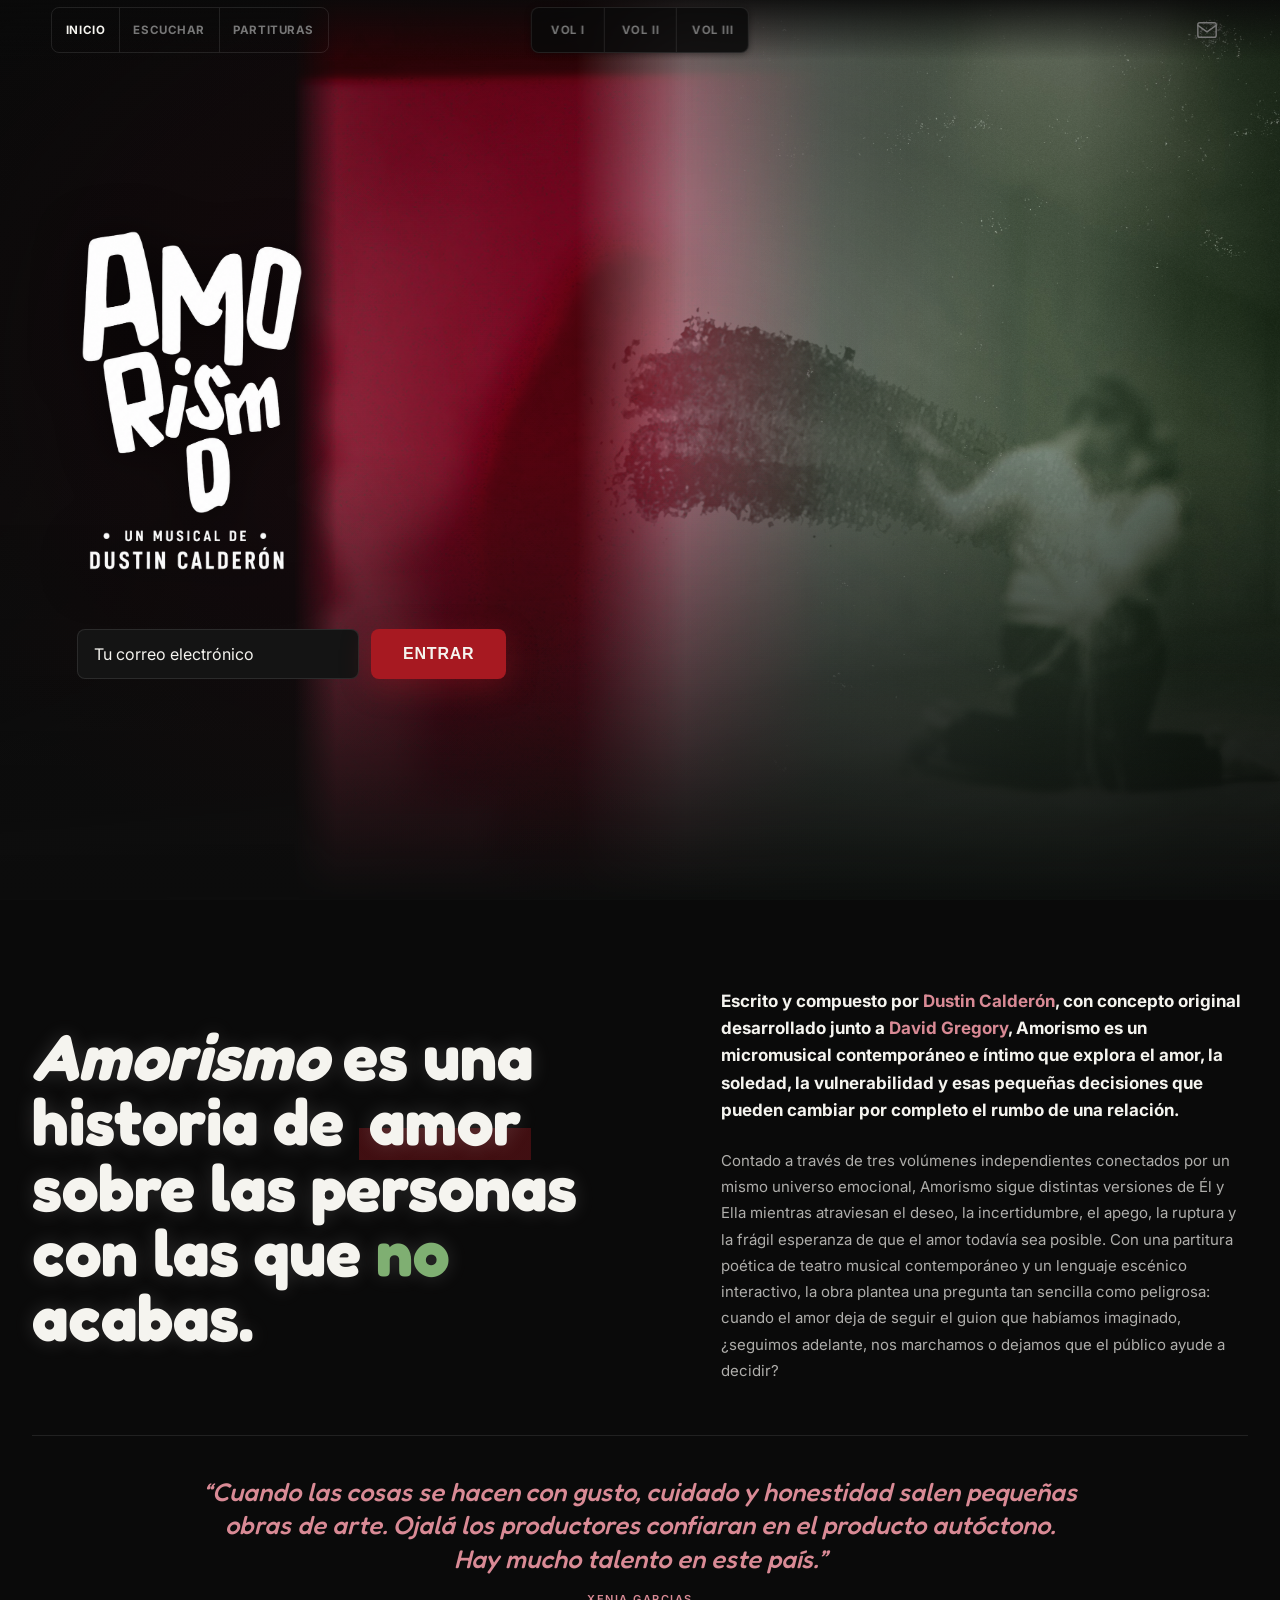
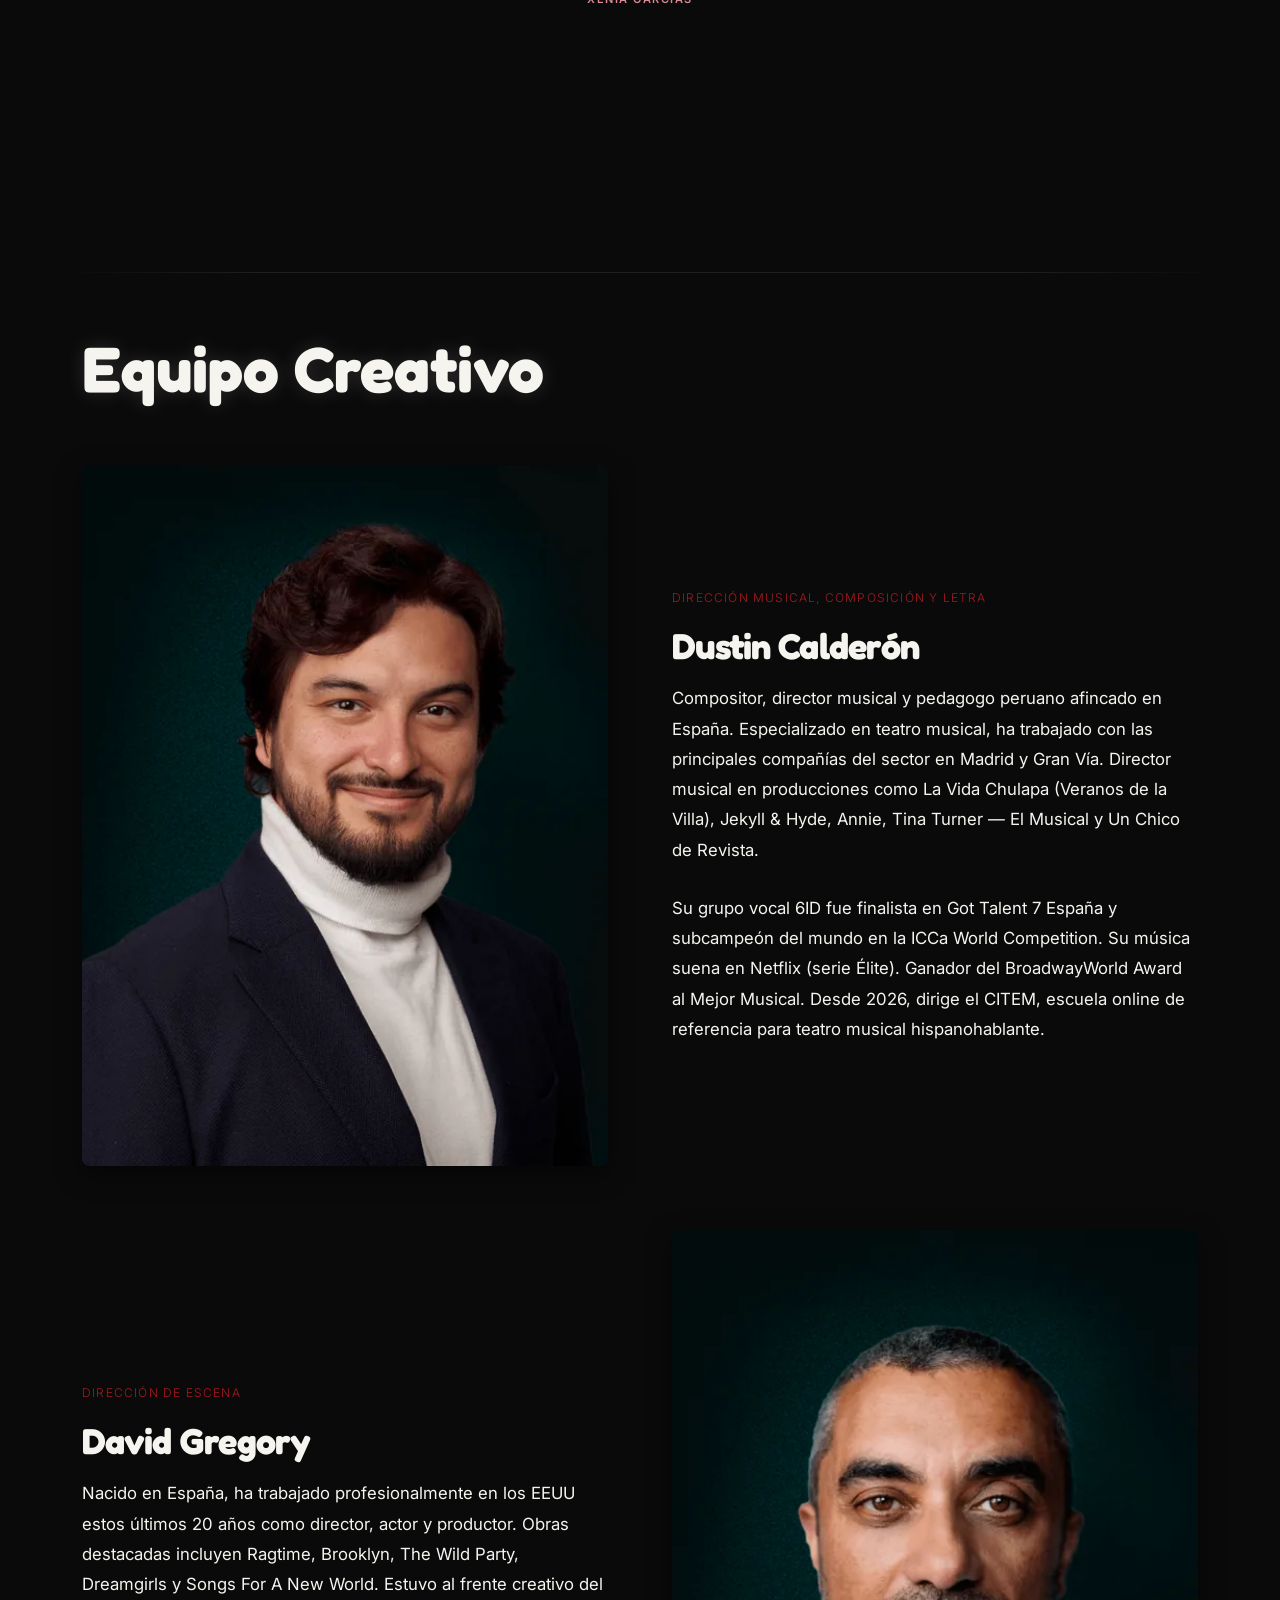
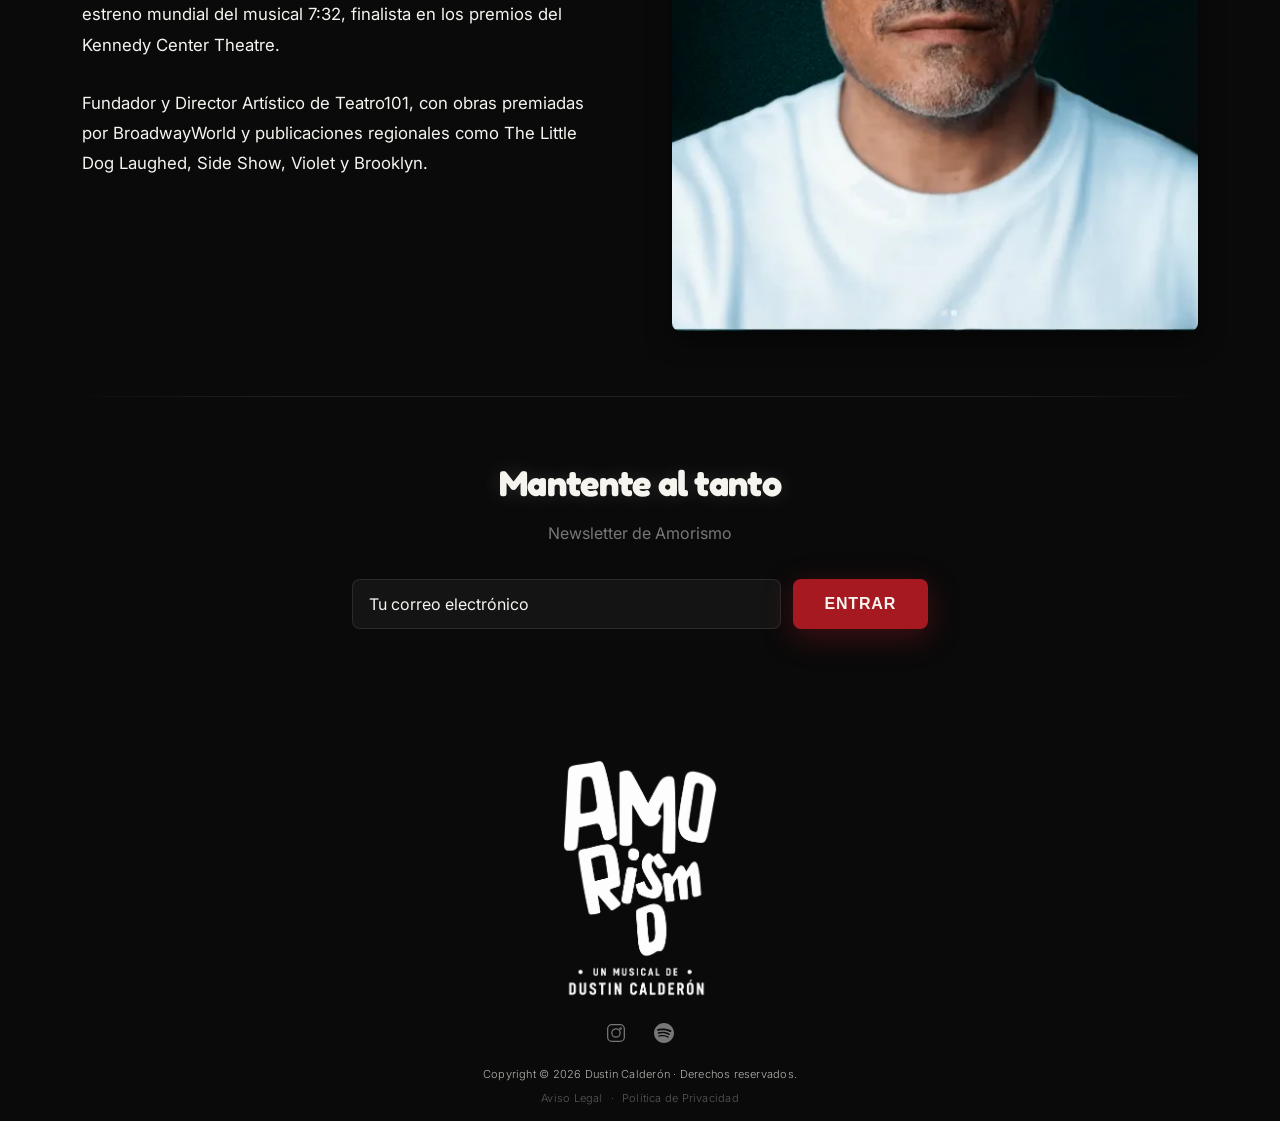
==== index.html @ b3885ee2 "Add editorial motion system" ====
<!DOCTYPE html>
<html lang="es">
<head>
	<meta charset="utf-8">
	<meta name="viewport" content="width=device-width, initial-scale=1">
	<meta name="facebook-domain-verification" content="1ptp0k5fhktlvoxo1y8tif2kxrf4m1">
	<meta name="description" content="AMORISMO – El Micromusical de Dustin Calderón. Tres volúmenes de historias condensadas en música y verdad.">
	<meta property="og:title" content="AMORISMO – El Micromusical">
	<meta property="og:description" content="Tres volúmenes de historias condensadas en música y verdad. Música y letra de Dustin Calderón.">
	<meta property="og:type" content="website">
	<meta property="og:url" content="https://amorismoelmusical.com/">
	<meta property="og:image" content="https://amorismoelmusical.com/assets/images/amorismo-cartel.webp">
	<meta name="twitter:card" content="summary_large_image">
	<title>AMORISMO – El Micromusical</title>
	<link rel="canonical" href="https://amorismoelmusical.com/">

	<link rel="preconnect" href="https://fonts.googleapis.com">
	<link rel="preconnect" href="https://fonts.gstatic.com" crossorigin>
	<link href="https://fonts.googleapis.com/css2?family=Inter:wght@300;400;700;900&family=Fredoka:wght@500&display=swap" rel="stylesheet">

	<link rel="icon" type="image/png" href="assets/images/favicon.png">
	<link rel="apple-touch-icon" href="assets/images/favicon.png">

	<link rel="stylesheet" href="assets/css/tokens.css">
	<link rel="stylesheet" href="assets/css/base.css">
	<link rel="stylesheet" href="assets/css/nav.css">
	<link rel="stylesheet" href="assets/css/components.css">
	<link rel="stylesheet" href="assets/css/hero.css">
	<link rel="stylesheet" href="assets/css/home.css">
	<link rel="stylesheet" href="assets/css/contact.css">
	<link rel="stylesheet" href="assets/css/footer.css">
	<link rel="stylesheet" href="assets/css/motion.css">
	<link rel="stylesheet" href="assets/css/responsive.css">
</head>
<body class="am-body--home">
<!-- Background -->
<div class="am-bg-gradient"></div>
<div class="am-bg-noise"></div>
<a class="am-skip-link" href="#main">Saltar al contenido</a>

<!-- Navigation -->
<nav class="am-nav" aria-label="Navegación principal">
	<div class="am-nav__menu">
		<a href="index.html" class="am-nav__menu-link" data-page="home">Inicio</a>
		<a href="escuchar.html" class="am-nav__menu-link" data-page="escuchar">Escuchar</a>
		<a href="partituras.html" class="am-nav__menu-link" data-page="partituras">Partituras</a>
	</div>
	<div class="am-nav__links">
		<a href="vol-1.html" class="am-nav__link" data-page="vol1">Vol I</a>
		<a href="vol-2.html" class="am-nav__link" data-page="vol2">Vol II</a>
		<a href="vol-3.html" class="am-nav__link" data-page="vol3">Vol III</a>
	</div>
	<a href="#correo" class="am-nav__mail" aria-label="Newsletter – suscríbete al correo">
		<svg xmlns="http://www.w3.org/2000/svg" width="22" height="22" viewBox="0 0 24 24" fill="none" stroke="currentColor" stroke-width="1.6" stroke-linecap="round" stroke-linejoin="round" aria-hidden="true">
			<rect x="2" y="4" width="20" height="16" rx="2"/>
			<path d="m2 7 10 7 10-7"/>
		</svg>
	</a>
</nav>

<main id="main" tabindex="-1">

	<!-- ===== 1. LANDING HERO: Triptych + Logo + Tagline + CTA ===== -->
	<section class="am-landing-hero">
		<div class="am-landing-hero__bg" aria-hidden="true">
			<img src="assets/images/hero/fondo-vol1.jpeg" alt="" class="am-landing-hero__photo am-landing-hero__photo--vol1" width="1500" height="1500">
			<img src="assets/images/hero/fondo-vol2.jpeg" alt="" class="am-landing-hero__photo am-landing-hero__photo--vol2" width="1500" height="1500">
			<img src="assets/images/hero/fondo-vol3.jpeg" alt="" class="am-landing-hero__photo am-landing-hero__photo--vol3" width="1600" height="1600">
		</div>
		<div class="am-landing-hero__content">
			<h1>
				<img src="assets/images/amorismo-logo-hero.png" alt="AMORISMO — Un musical de Dustin Calderón" class="am-landing-hero__logo" width="654" height="990">
			</h1>
			<form class="am-contact__form am-landing-hero__form" id="hero-form">
				<label for="hero-email" class="sr-only">Tu correo electrónico</label>
				<input
					type="email"
					name="email"
					class="am-contact__input"
					placeholder="Tu correo electrónico"
					required
					autocomplete="email"
					id="hero-email"
				>
				<button type="submit" class="am-cta" id="hero-submit">Entrar</button>
			</form>
			<p class="am-contact__feedback" aria-live="polite"></p>
		</div>
	</section>

	<!-- ===== 1b. STATEMENT: Concepto + Descripción + Quotes ===== -->
	<section class="am-statement" id="concepto">
		<div class="am-statement__grid">
			<div class="am-statement__headline">
				<h2>
					<em>Amorismo</em> es una historia de <span class="am-hl am-hl--amor">amor</span>
					sobre las personas con las que <span class="am-hl am-hl--no">no</span> acabas.
				</h2>
			</div>
			<div class="am-statement__body">
				<p>Escrito y compuesto por <span class="am-statement__credit-name">Dustin Calderón</span>, con concepto original desarrollado junto a <span class="am-statement__credit-name">David Gregory</span>, Amorismo es un micromusical contemporáneo e íntimo que explora el amor, la soledad, la vulnerabilidad y esas pequeñas decisiones que pueden cambiar por completo el rumbo de una relación.</p>
				<p>Contado a través de tres volúmenes independientes conectados por un mismo universo emocional, Amorismo sigue distintas versiones de Él y Ella mientras atraviesan el deseo, la incertidumbre, el apego, la ruptura y la frágil esperanza de que el amor todavía sea posible. Con una partitura poética de teatro musical contemporáneo y un lenguaje escénico interactivo, la obra plantea una pregunta tan sencilla como peligrosa: cuando el amor deja de seguir el guion que habíamos imaginado, ¿seguimos adelante, nos marchamos o dejamos que el público ayude a decidir?</p>
			</div>
		</div>

		<!-- Testimonials — verified from audience & industry (Instagram stories) -->
		<div class="am-statement__quotes">
			<blockquote class="am-statement__quote am-statement__quote--featured">
				<p>“Cuando las cosas se hacen con gusto, cuidado y honestidad salen pequeñas obras de arte. Ojalá los productores confiaran en el producto autóctono. Hay mucho talento en este país.”</p>
				<cite>Xenia Garcias</cite>
			</blockquote>
			<blockquote class="am-statement__quote am-statement__quote--v1">
				<p>“Creo que es uno de los musicales más difíciles que he visto, pero gracias a esa dificultad crea un resultado mágico.”</p>
				<cite>Nacho Rodríguez</cite>
			</blockquote>
			<blockquote class="am-statement__quote am-statement__quote--v3">
				<p>“No creo que un producto nacional esté tan cargado de sensibilidad como este.”</p>
				<cite>María Jaraíz</cite>
			</blockquote>
			<blockquote class="am-statement__quote am-statement__quote--v2">
				<p>“Ayer me hiciste recordar porqué me quiero dedicar al teatro musical. Es precioso lo que habéis creado.”</p>
				<cite>Maribel Sicilia</cite>
			</blockquote>
		</div>
	</section>

	<hr class="am-divider">

	<!-- ===== 2. BIOS: Dustin + David ===== -->
	<section class="am-bios" id="equipo">
		<h2 class="am-bios__heading">Equipo Creativo</h2>

		<!-- Dustin: foto izquierda, texto derecha -->
		<article class="am-bio">
			<div class="am-bio__photo-wrap">
				<img src="assets/images/DUSTIN_fondo-verde.webp" alt="Dustin Calderón" class="am-bio__photo" width="540" height="675" loading="lazy">
			</div>
			<div class="am-bio__body">
				<p class="am-bio__role">Dirección musical, composición y letra</p>
				<h3 class="am-bio__name">Dustin Calderón</h3>
				<p class="am-bio__text">
					Compositor, director musical y pedagogo peruano afincado en España. Especializado en teatro musical, ha trabajado con las principales compañías del sector en Madrid y Gran Vía. Director musical en producciones como La Vida Chulapa (Veranos de la Villa), Jekyll &amp; Hyde, Annie, Tina Turner — El Musical y Un Chico de Revista.
				</p>
				<p class="am-bio__text">
					Su grupo vocal 6ID fue finalista en Got Talent 7 España y subcampeón del mundo en la ICCa World Competition. Su música suena en Netflix (serie Élite). Ganador del BroadwayWorld Award al Mejor Musical. Desde 2026, dirige el CITEM, escuela online de referencia para teatro musical hispanohablante.
				</p>
			</div>
		</article>

		<!-- David: texto izquierda, foto derecha (reverse) -->
		<article class="am-bio am-bio--reverse">
			<div class="am-bio__photo-wrap">
				<img src="assets/images/DAVID_fondo-verde.webp" alt="David Gregory" class="am-bio__photo" width="540" height="675" loading="lazy">
			</div>
			<div class="am-bio__body">
				<p class="am-bio__role">Dirección de escena</p>
				<h3 class="am-bio__name">David Gregory</h3>
				<p class="am-bio__text">
					Nacido en España, ha trabajado profesionalmente en los EEUU estos últimos 20 años como director, actor y productor. Obras destacadas incluyen Ragtime, Brooklyn, The Wild Party, Dreamgirls y Songs For A New World. Estuvo al frente creativo del estreno mundial del musical 7:32, finalista en los premios del Kennedy Center Theatre.
				</p>
				<p class="am-bio__text">
					Fundador y Director Artístico de Teatro101, con obras premiadas por BroadwayWorld y publicaciones regionales como The Little Dog Laughed, Side Show, Violet y Brooklyn.
				</p>
			</div>
		</article>

	</section>

	<hr class="am-divider">

	<!-- ===== 3. CORREO ===== -->
	<section class="am-contact" id="correo">
		<h2 class="am-contact__heading">Mantente al tanto</h2>
		<p class="am-contact__text">Newsletter de Amorismo</p>
		<form class="am-contact__form" id="contact-form">
			<label for="contact-email" class="sr-only">Tu correo electrónico</label>
			<input
				type="email"
				name="email"
				class="am-contact__input"
				placeholder="Tu correo electrónico"
				required
				autocomplete="email"
				id="contact-email"
			>
			<button type="submit" class="am-cta" id="contact-submit">Entrar</button>
		</form>
		<p class="am-contact__feedback" aria-live="polite"></p>
	</section>

</main>

<footer class="am-footer">
	<div class="am-footer__grid">
		<div class="am-footer__brand">
			<img src="assets/images/amorismo-logo-hero.png" alt="AMORISMO — Un Musical de Dustin Calderón" class="am-footer__logo" width="654" height="990" loading="lazy">
		</div>
		<div class="am-footer__social">
			<a href="https://www.instagram.com/amorismoelmusical/" target="_blank" rel="noopener noreferrer" class="am-footer__social-link" aria-label="Instagram">
				<svg xmlns="http://www.w3.org/2000/svg" width="20" height="20" viewBox="0 0 24 24" fill="none" stroke="currentColor" stroke-width="1.5" stroke-linecap="round" stroke-linejoin="round" aria-hidden="true"><rect x="2" y="2" width="20" height="20" rx="5"/><circle cx="12" cy="12" r="5"/><circle cx="17.5" cy="6.5" r="1.5" fill="currentColor" stroke="none"/></svg>
			</a>
			<a href="https://open.spotify.com/intl-es/album/2z9biYhBAbUPlokl17H5z0" target="_blank" rel="noopener noreferrer" class="am-footer__social-link" aria-label="Spotify">
				<svg xmlns="http://www.w3.org/2000/svg" width="20" height="20" viewBox="0 0 24 24" fill="currentColor" aria-hidden="true"><path d="M12 0C5.4 0 0 5.4 0 12s5.4 12 12 12 12-5.4 12-12S18.66 0 12 0zm5.521 17.34c-.24.359-.66.48-1.021.24-2.82-1.74-6.36-2.101-10.561-1.141-.418.122-.779-.179-.899-.539-.12-.421.18-.78.54-.9 4.56-1.021 8.52-.6 11.64 1.32.42.18.479.659.301 1.02zm1.44-3.3c-.301.42-.841.6-1.262.3-3.239-1.98-8.159-2.58-11.939-1.38-.479.12-1.02-.12-1.14-.6-.12-.48.12-1.021.6-1.141C9.6 9.9 15 10.561 18.72 12.84c.361.181.54.78.241 1.2zm.12-3.36C15.24 8.4 8.82 8.16 5.16 9.301c-.6.179-1.2-.181-1.38-.721-.18-.601.18-1.2.72-1.381 4.26-1.26 11.28-1.02 15.721 1.621.539.3.719 1.02.419 1.56-.299.421-1.02.599-1.559.3z"/></svg>
			</a>
		</div>
	</div>
	<!-- Bottom -->
	<div class="am-footer__bottom">
		<p class="am-footer__copyright">Copyright © 2026 Dustin Calderón · Derechos reservados.</p>
		<nav class="am-footer__legal" aria-label="Enlaces legales">
			<a href="https://dustincalderon.com/legal/aviso-legal/" target="_blank" rel="noopener noreferrer">Aviso Legal</a>
			<span aria-hidden="true">·</span>
			<a href="https://dustincalderon.com/legal/privacidad/" target="_blank" rel="noopener noreferrer">Política de Privacidad</a>
		</nav>
	</div>
</footer>

<script defer src="assets/js/nav.js"></script>
<script defer src="assets/js/forms.js"></script>
<script defer src="assets/js/motion.js"></script>

</body>
</html>
---- assets/css/tokens.css ----
/* ===== Design Tokens – Amorismo ===== */
/* Single source of truth for colors, fonts, spacing, radii, shadows        */
/* Theming: body[data-vol="1|2|3"] remaps --am-home-* to each Vol's palette */

:root {
  /* Fuentes */
  --am-font-sans: 'Inter', system-ui, sans-serif;
  --am-font-title: 'Fredoka', sans-serif;

  /* ── Vol I – Paleta Roja (Burdeos) ── */
  /* Fuente: manual1_page2.png */
  --am-v1-principal: #6A0018;
  --am-v1-secundario: #8B1030;
  --am-v1-fondo-oscuro: #3A0010;
  --am-v1-texto: #F5F4EF;
  --am-v1-elemento-01: #DAD7D4;
  --am-v1-elemento-02: #D98A95;

  /* ── Vol II – Paleta Blanca (Editorial) ── */
  /* Fuente: manual2_page2.png */
  --am-v2-fondo: #F5F4EF;
  --am-v2-acento: #A71921;
  --am-v2-subtitulo: #777777;
  --am-v2-parrafo: #2B2B2B;

  /* ── Vol III – Paleta Verde ── */
  /* Fuente: manual3_page2.png */
  --am-v3-principal: #0F3D22;
  --am-v3-secundario: #1E5A35;
  --am-v3-fondo-oscuro: #08130C;
  --am-v3-texto: #F5F4EF;
  --am-v3-texto-secundario: #B8C0B8;
  --am-v3-acento: #7FAF72;

  /* ── Home – Tokens Semánticos ── */
  /* Fuente: docs/home_reference.png — derivados de las 3 paletas */
  --am-home-bg: #0A0A0A;                     /* fondo global oscuro (neutro) */
  --am-home-surface: #141414;                 /* cards / secciones elevadas */
  --am-home-text: var(--am-v1-texto);         /* crema F5F4EF – lectura principal */
  --am-home-text-muted: var(--am-v2-subtitulo); /* gris 777 – subtítulos */
  --am-home-accent: var(--am-v2-acento);      /* rojo A71921 – CTAs, links */
  --am-home-accent-soft: var(--am-v1-elemento-02); /* rosa D98A95 – hover, detalles */
  --am-statement-highlight: rgba(167, 25, 33, 0.35);
  --am-statement-body-muted: rgba(245, 244, 239, 0.7);
  --am-on-accent: var(--am-v1-texto);
  --am-home-quote-bg: #1A1A1A;               /* bloque cita, ligeramente elevado */
  --am-home-border: rgba(245, 244, 239, 0.1); /* bordes sutiles sobre oscuro */
  --am-nav-bg: rgba(10, 10, 10, 0.88);
  --am-nav-hover-bg: rgba(245, 244, 239, 0.06);
  --am-nav-active-bg: rgba(167, 25, 33, 0.12);
  --am-nav-active-text: var(--am-home-accent-soft);
  --am-control-focus-bg: rgba(167, 25, 33, 0.05);
  --am-cta-hover-bg: var(--am-v1-secundario);
  --am-feedback-success: var(--am-v3-acento);
  --am-input-placeholder: var(--am-home-text);
  --am-noise-opacity: 0;

  /* ── Semantic aliases for home-only quote/highlight colors ── */
  --am-hl-green:     var(--am-v3-acento);       /* .am-hl--no keyword */
  --am-quote-pink:   var(--am-v1-elemento-02);   /* featured + v2 quotes */
  --am-quote-green:  var(--am-v3-acento);         /* v3 quote */
  /* Logo color control: white logo → keep white on dark backgrounds */
  --am-logo-filter: brightness(1);

  /* Espaciado (escala 4px) */
  --am-sp-1: 0.25rem;
  --am-sp-2: 0.5rem;
  --am-sp-3: 0.75rem;
  --am-sp-4: 1rem;
  --am-sp-5: 1.5rem;
  --am-sp-6: 2rem;
  --am-sp-8: 4rem;

  /* Radios */
  --am-radius-sm: 8px;

  /* Sombras */
  --am-shadow-card: 0 8px 25px rgba(0, 0, 0, 0.5);
  --am-shadow-cta: 0 8px 30px rgba(167, 25, 33, 0.35);
  --am-shadow-cta-hover: 0 12px 40px rgba(167, 25, 33, 0.5);
  --am-shadow-hero: 0 10px 30px rgba(0, 0, 0, 0.5);
  --am-shadow-logo: 0 0 20px rgba(245, 244, 239, 0.2);
  --am-shadow-thumb: 0 4px 12px rgba(0, 0, 0, 0.4);
  --am-shadow-thumb-hover: 0 6px 18px rgba(0, 0, 0, 0.6);
  --am-shadow-thumb-active: 0 6px 18px rgba(167, 25, 33, 0.3);
  --am-shadow-nav-logo: 0 1px 6px rgba(0, 0, 0, 0.4);
  --am-shadow-landing-logo: 0 4px 24px rgba(0, 0, 0, 0.6);
  --am-hero-overlay-mid: rgba(10, 10, 10, 0.45);
  --am-hero-overlay-top: rgba(10, 10, 10, 0.18);
  --am-hero-vignette-mid: rgba(10, 10, 10, 0.2);
  --am-hero-vignette-edge: rgba(10, 10, 10, 0.55);
  --am-hero-fade-dense: rgba(10, 10, 10, 0.85);
  --am-hero-fade-soft: rgba(10, 10, 10, 0.3);
  --am-hero-shadow-vol1: rgba(106, 0, 24, 0.92);
  --am-hero-shadow-vol2: rgba(218, 215, 212, 0.70);
  --am-hero-shadow-vol3: rgba(15, 61, 34, 0.88);

  /* Layout */
  --am-max-w: 1180px;
  --am-nav-h: 60px;

  /* ── Gradiente de fondo (sobreescribible por Vol) ── */
  --am-bg-grad-color-a:  rgba(106, 0, 24, 0.15);  /* glow A — Vol I rojo */
  --am-bg-grad-color-b:  rgba(15, 61, 34, 0.12);  /* glow B — Vol III verde */
  --am-bg-grad-bottom:   #0d0d0d;                 /* tono final gradiente (light Vol: crema) */

  /* ── Foto de fondo ambiental (inerte por defecto, activa en Vol pages) ── */
  --am-bg-photo: none;
  --am-bg-photo-opacity: 0;
  --am-bg-photo-blend: normal;
  --am-bg-photo-size: cover;
  --am-bg-photo-blur: 3px;
  --am-bg-photo-scale: 1.03;

  /* ── Sombras de tipografía (sobreescribibles por Vol claro) ── */
  --am-heading-shadow:   rgba(245, 244, 239, 0.15);
  --am-h1-shadow:        rgba(245, 244, 239, 0.20);
}

/* ━━━━━━━━━━━━━━━━━━━━━━━━━━━━━━━━━━━━━━━━━━━━━━━━━━━━━━
   Theming por Vol — remap de tokens semánticos
   Cada body[data-vol="X"] sobreescribe --am-home-* con
   la paleta raw del volumen correspondiente.
   Todo el CSS (base, volume, components, etc.) hereda
   el tema correcto sin modificar ninguna regla de layout.
   ━━━━━━━━━━━━━━━━━━━━━━━━━━━━━━━━━━━━━━━━━━━━━━━━━━━━━━ */

/* ── Vol I – Burdeos ── */
body[data-vol="1"] {
  --am-home-bg:           var(--am-v1-fondo-oscuro);      /* #3A0010 */
  --am-home-surface:      var(--am-v1-principal);         /* #6A0018 */
  --am-home-text:         var(--am-v1-texto);             /* #F5F4EF */
  --am-home-text-muted:   var(--am-v1-elemento-01);       /* #DAD7D4 */
  --am-home-accent:       var(--am-v1-secundario);        /* #8B1030 */
  --am-home-accent-soft:  var(--am-v1-elemento-02);       /* #D98A95 */
  --am-on-accent:         var(--am-v1-texto);
  --am-home-quote-bg:     var(--am-v1-principal);         /* #6A0018 */
  --am-home-border:       rgba(218, 215, 212, 0.12);
  --am-nav-bg:            rgba(58, 0, 16, 0.94);
  --am-nav-hover-bg:      rgba(245, 244, 239, 0.08);
  --am-nav-active-bg:     rgba(139, 16, 48, 0.28);
  --am-nav-active-text:   var(--am-v1-elemento-02);
  --am-control-focus-bg:  rgba(139, 16, 48, 0.18);
  --am-cta-hover-bg:      var(--am-v1-principal);
  --am-feedback-success:  var(--am-v1-elemento-02);
  --am-input-placeholder: var(--am-v1-texto);
  --am-noise-opacity:     0;

  --am-bg-grad-color-a:   rgba(106, 0, 24, 0.35);
  --am-bg-grad-color-b:   rgba(139, 16, 48, 0.15);
  --am-bg-grad-bottom:    var(--am-v1-fondo-oscuro);
  --am-heading-shadow:    rgba(245, 244, 239, 0.15);
  --am-h1-shadow:         rgba(245, 244, 239, 0.20);
  --am-shadow-card:       0 8px 25px rgba(58, 0, 16, 0.55);
  --am-shadow-cta:        0 8px 30px rgba(139, 16, 48, 0.35);
  --am-shadow-cta-hover:  0 12px 40px rgba(106, 0, 24, 0.55);
  --am-shadow-hero:       0 10px 30px rgba(58, 0, 16, 0.55);
  --am-shadow-logo:       0 0 20px rgba(245, 244, 239, 0.20);
  --am-shadow-thumb:      0 4px 12px rgba(58, 0, 16, 0.45);
  --am-shadow-thumb-hover: 0 6px 18px rgba(58, 0, 16, 0.65);
  --am-shadow-thumb-active: 0 6px 18px rgba(139, 16, 48, 0.40);
  --am-shadow-nav-logo: 0 1px 6px rgba(58, 0, 16, 0.45);
  --am-shadow-landing-logo: 0 4px 24px rgba(58, 0, 16, 0.55);
  --am-hero-overlay-mid: rgba(58, 0, 16, 0.58);
  --am-hero-overlay-top: rgba(58, 0, 16, 0.30);

  --am-bg-photo: url("../images/hero/fondo-vol1.jpeg");
  --am-bg-photo-opacity: 0.8;
  --am-bg-photo-blend: normal;
  --am-bg-photo-blur: 6px;
}

/* ── Vol II – Editorial (paleta clara) ── */
/* Fondo crema #F5F4EF, texto oscuro #2B2B2B, acento rojo #A71921  */
body[data-vol="2"] {
  --am-home-bg:           var(--am-v2-fondo);             /* #F5F4EF crema */
  --am-home-surface:      #E8E6DE;                        /* crema ligeramente rebajada */
  --am-home-text:         var(--am-v2-parrafo);           /* #2B2B2B texto oscuro */
  --am-home-text-muted:   var(--am-v2-subtitulo);         /* #777777 subtítulos */
  --am-home-accent:       var(--am-v2-acento);            /* #A71921 rojo */
  --am-home-accent-soft:  #C83030;                        /* rojo hover */
  --am-on-accent:         var(--am-v2-fondo);
  --am-home-quote-bg:     #ECEAE2;                        /* fondo bloque cita */
  --am-home-border:       rgba(43, 43, 43, 0.12);         /* borde sutil sobre claro */
  --am-nav-bg:            rgba(245, 244, 239, 0.96);
  --am-nav-hover-bg:      rgba(43, 43, 43, 0.06);
  --am-nav-active-bg:     rgba(167, 25, 33, 0.12);
  --am-nav-active-text:   var(--am-v2-acento);
  --am-control-focus-bg:  rgba(167, 25, 33, 0.08);
  --am-cta-hover-bg:      var(--am-v2-parrafo);
  --am-feedback-success:  #1E7C3E;
  --am-input-placeholder: var(--am-v2-parrafo);
  --am-noise-filter:      none;
  --am-noise-blend:       multiply;
  --am-noise-opacity:     0.25;
  /* Light theme: invert white logo to dark gray */
  --am-logo-filter: invert(1) opacity(0.85);

  /* Gradiente: muy suave sobre el fondo crema */
  --am-bg-grad-color-a:   rgba(167, 25, 33, 0.06);
  --am-bg-grad-color-b:   rgba(43, 43, 43, 0.03);
  --am-bg-grad-bottom:    var(--am-v2-fondo);             /* no degrade a negro */

  /* Text-shadows invertidos: oscuros sobre fondo claro */
  --am-heading-shadow:    rgba(43, 43, 43, 0.08);
  --am-h1-shadow:         rgba(43, 43, 43, 0.10);

  /* Sombras de cards adaptadas al contexto claro */
  --am-shadow-card:       0 8px 25px rgba(0, 0, 0, 0.10);
  --am-shadow-cta:        0 8px 30px rgba(167, 25, 33, 0.22);
  --am-shadow-cta-hover:  0 12px 40px rgba(43, 43, 43, 0.20);
  --am-shadow-hero:       0 10px 30px rgba(43, 43, 43, 0.18);
  --am-shadow-thumb:      0 4px 12px rgba(43, 43, 43, 0.14);
  --am-shadow-thumb-hover: 0 6px 18px rgba(43, 43, 43, 0.22);
  --am-shadow-thumb-active: 0 6px 18px rgba(167, 25, 33, 0.24);
  --am-shadow-nav-logo: 0 1px 6px rgba(43, 43, 43, 0.16);
  --am-shadow-landing-logo: 0 4px 24px rgba(43, 43, 43, 0.18);
  --am-hero-overlay-mid: rgba(245, 244, 239, 0.58);
  --am-hero-overlay-top: rgba(245, 244, 239, 0.30);

  --am-bg-photo: url("../images/hero/fondo-vol2.jpeg");
  --am-bg-photo-opacity: 0.08;
  --am-bg-photo-blend: multiply;
  --am-bg-photo-size: 100% 100%;
  --am-bg-photo-scale: 1;
}

/* ── Vol III – Verde Oscuro ── */
body[data-vol="3"] {
  --am-home-bg:           var(--am-v3-fondo-oscuro);      /* #08130C */
  --am-home-surface:      #0F2018;
  --am-home-text:         var(--am-v3-texto);             /* #F5F4EF */
  --am-home-text-muted:   var(--am-v3-texto-secundario);  /* #B8C0B8 */
  --am-home-accent:       var(--am-v3-secundario);        /* #1E5A35 */
  --am-home-accent-soft:  var(--am-v3-acento);            /* #7FAF72 */
  --am-on-accent:         var(--am-v3-texto);
  --am-home-quote-bg:     #050E08;
  --am-home-border:       rgba(127, 175, 114, 0.12);
  --am-nav-bg:            rgba(8, 19, 12, 0.94);
  --am-nav-hover-bg:      rgba(245, 244, 239, 0.06);
  --am-nav-active-bg:     rgba(127, 175, 114, 0.16);
  --am-nav-active-text:   var(--am-v3-acento);
  --am-control-focus-bg:  rgba(30, 90, 53, 0.22);
  --am-cta-hover-bg:      var(--am-v3-principal);
  --am-input-placeholder: var(--am-v3-texto);
  --am-noise-opacity:     0;

  --am-bg-grad-color-a:   rgba(15, 61, 34, 0.4);
  --am-bg-grad-color-b:   rgba(30, 90, 53, 0.2);
  --am-bg-grad-bottom:    var(--am-v3-fondo-oscuro);      /* #08130C */
  --am-heading-shadow:    rgba(127, 175, 114, 0.12);
  --am-h1-shadow:         rgba(127, 175, 114, 0.18);
  --am-shadow-card:       0 8px 25px rgba(8, 19, 12, 0.55);
  --am-shadow-cta:        0 8px 30px rgba(30, 90, 53, 0.38);
  --am-shadow-cta-hover:  0 12px 40px rgba(15, 61, 34, 0.58);
  --am-shadow-hero:       0 10px 30px rgba(8, 19, 12, 0.58);
  --am-shadow-logo:       0 0 20px rgba(127, 175, 114, 0.20);
  --am-shadow-thumb:      0 4px 12px rgba(8, 19, 12, 0.50);
  --am-shadow-thumb-hover: 0 6px 18px rgba(8, 19, 12, 0.70);
  --am-shadow-thumb-active: 0 6px 18px rgba(127, 175, 114, 0.32);
  --am-shadow-nav-logo: 0 1px 6px rgba(8, 19, 12, 0.45);
  --am-shadow-landing-logo: 0 4px 24px rgba(8, 19, 12, 0.58);
  --am-hero-overlay-mid: rgba(8, 19, 12, 0.58);
  --am-hero-overlay-top: rgba(8, 19, 12, 0.30);

  --am-bg-photo: url("../images/hero/fondo-vol3.jpeg");
  --am-bg-photo-opacity: 0.35;
  --am-bg-photo-blend: screen;
}
---- assets/css/base.css ----
/* ===== Base & Typography – Amorismo ===== */

*, *::before, *::after {
  box-sizing: border-box;
  margin: 0;
  padding: 0;
}

html {
  scroll-behavior: smooth;
}

body {
  color: var(--am-home-text);
  font-family: var(--am-font-sans);
  font-weight: 400;
  background-color: var(--am-home-bg);
  min-height: 100vh;
  overflow-x: hidden;
  /* offset for fixed nav */
  padding-top: var(--am-nav-h);
}

/* Home landing hero manages its own nav offset via negative margin */
body.am-body--home {
  padding-top: 0;
}

.am-skip-link {
  position: fixed;
  top: var(--am-sp-2);
  left: var(--am-sp-2);
  z-index: 200;
  padding: var(--am-sp-3) var(--am-sp-4);
  border-radius: var(--am-radius-sm);
  background: var(--am-home-accent);
  color: var(--am-on-accent);
  font-weight: 700;
  transform: translateY(calc(-100% - var(--am-sp-4)));
}

.am-skip-link:focus {
  color: var(--am-on-accent);
  transform: translateY(0);
}

/* Screen-reader only (visually hidden, accessible to AT) */
.sr-only {
  position: absolute;
  width: 1px;
  height: 1px;
  padding: 0;
  margin: -1px;
  overflow: hidden;
  clip: rect(0, 0, 0, 0);
  white-space: nowrap;
  border: 0;
}

[id] {
  scroll-margin-top: calc(var(--am-nav-h) + var(--am-sp-4));
}

/* ===== Background decoration ===== */
/* Gradiente usa tokens dinámicos; cada body[data-vol] los sobreescribe */
.am-bg-gradient {
  position: fixed;
  inset: 0;
  background:
    radial-gradient(
      circle at 30% 40%,
      var(--am-bg-grad-color-a) 0%,
      rgba(0, 0, 0, 0) 50%
    ),
    radial-gradient(
      circle at 75% 65%,
      var(--am-bg-grad-color-b) 0%,
      rgba(0, 0, 0, 0) 50%
    ),
    linear-gradient(
      to bottom,
      var(--am-home-bg) 0%,
      var(--am-bg-grad-bottom) 100%
    );
  pointer-events: none;
  z-index: -2;
}

/* Ambient photo layer — active only on Vol pages via tokens */
.am-bg-gradient::before {
  content: '';
  position: absolute;
  inset: 0;
  background: var(--am-bg-photo) center / var(--am-bg-photo-size) no-repeat;
  opacity: var(--am-bg-photo-opacity);
  mix-blend-mode: var(--am-bg-photo-blend);
  filter: blur(var(--am-bg-photo-blur));
  transform: scale(var(--am-bg-photo-scale));
  pointer-events: none;
}

.am-bg-noise {
  position: fixed;
  inset: 0;
  pointer-events: none;
  z-index: -1;
  opacity: var(--am-noise-opacity);
  background-image: url("../images/old_film_grain.png");
  background-position: center;
  background-size: 100% 100%;
  background-repeat: no-repeat;
  filter: var(--am-noise-filter, invert(1));
  mix-blend-mode: var(--am-noise-blend, screen);
}

/* ===== Typography ===== */
h1, h2, h3 {
  font-family: var(--am-font-title);
  font-weight: 500;
  color: var(--am-home-text);
  text-shadow: 0 0 20px var(--am-heading-shadow);
  margin: 0 0 var(--am-sp-4);
}

h1 {
  font-size: clamp(2rem, 6vw, 4rem);
  text-shadow: 0 0 30px var(--am-h1-shadow);
}

h2 {
  font-size: clamp(2.5rem, 6vw, 3.5rem);
}

h3 {
  font-size: 1.75rem;
  font-family: var(--am-font-sans);
  font-weight: 700;
  color: var(--am-home-text);
  text-shadow: none;
}

p {
  margin: 0 0 var(--am-sp-4);
  line-height: 1.7;
  font-size: 1.125rem;
  color: var(--am-home-text);
}

a {
  color: var(--am-home-text-muted);
  text-decoration: none;
  transition: color 0.3s ease;
}

a:hover {
  color: var(--am-home-accent);
}

:focus-visible {
  outline: 3px solid var(--am-home-accent-soft);
  outline-offset: 3px;
}

/* ===== Layout ===== */
main {
  position: relative;
  z-index: 1;
}

.am-container {
  max-width: var(--am-max-w);
  margin: 0 auto;
  padding: var(--am-sp-6);
}

section {
  margin: 0;
  padding: 0;
}

@media (prefers-reduced-motion: reduce) {
  html {
    scroll-behavior: auto;
  }

  *, *::before, *::after {
    animation-duration: 0.01ms !important;
    animation-iteration-count: 1 !important;
    transition-duration: 0.01ms !important;
  }
}
---- assets/css/nav.css ----
/* ===== Navigation – Amorismo ===== */
/*
 * Layout: [Inicio · Escuchar · Partituras]  ←—— [Vol I | Vol II | Vol III] ——→  [✉]
 * Menu links use a soft pill container; Vol links use the signature glassmorphism pill.
 * Both share the same typographic scale to unify the nav language.
 */

.am-nav {
  position: fixed;
  top: 0;
  left: 0;
  right: 0;
  z-index: 100;
  height: var(--am-nav-h);
  display: flex;
  align-items: center;
  justify-content: space-between;
  padding: 0 clamp(var(--am-sp-5), 4vw, var(--am-sp-8));
  background: linear-gradient(to bottom, var(--am-nav-bg), transparent);
}

/* ── Left menu (Inicio · Escuchar · Partituras) ── */
/* Subtle pill container — echoes Vol pill with less visual weight */
.am-nav__menu {
  display: flex;
  align-items: center;
  gap: 0;
  border: 1px solid var(--am-home-border);
  border-radius: var(--am-radius-sm);
  overflow: hidden;
}

.am-nav__menu-link {
  position: relative;
  font-family: var(--am-font-sans);
  font-size: 0.72rem;
  font-weight: 700;
  letter-spacing: 0.05em;
  text-transform: uppercase;
  color: var(--am-home-text-muted);
  text-decoration: none;
  min-height: 44px;
  padding: 0.35rem 0.85rem;
  display: flex;
  align-items: center;
  transition: color 0.2s ease, background-color 0.2s ease;
}

/* Dividers between menu links */
.am-nav__menu-link + .am-nav__menu-link {
  border-left: 1px solid var(--am-home-border);
}

.am-nav__menu-link:hover,
.am-nav__menu-link:focus-visible {
  color: var(--am-home-text);
  background: var(--am-nav-hover-bg);
}

.am-nav__menu-link.am-nav__menu-link--active {
  color: var(--am-home-text);
}

/*
 * The container is the visible card (border + radius).
 * Individual links grow on hover via transform: scale().
 * position:absolute centers the card regardless of sibling widths.
 */
.am-nav__links {
  position: absolute;
  left: 50%;
  transform: translateX(-50%);
  display: flex;
  min-height: 44px;
  border: 1px solid var(--am-home-border);
  border-radius: var(--am-radius-sm);
  background: var(--am-nav-bg);
  box-shadow: var(--am-shadow-nav-logo);
  color: var(--am-home-text-muted);
  overflow: hidden;
  -webkit-backdrop-filter: blur(14px);
  backdrop-filter: blur(14px);
}

.am-nav__link {
  position: relative;
  display: flex;
  align-items: center;
  justify-content: center;
  min-height: 44px;
  min-width: 72px;
  padding: 0.35rem 0.95rem;
  font-family: var(--am-font-sans);
  font-size: 0.72rem;
  font-weight: 700;
  letter-spacing: 0.05em;
  text-transform: uppercase;
  color: inherit;
  text-decoration: none;
  transition: color 0.2s ease, background-color 0.2s ease;
}

/* Vertical dividers between links */
.am-nav__link + .am-nav__link {
  border-left: 1px solid var(--am-home-border);
}

.am-nav__link:hover {
  color: var(--am-home-text);
  background: var(--am-nav-hover-bg);
}

/* Active – set by nav.js on page load */
.am-nav__link.am-nav__link--active {
  color: var(--am-home-text);
  background: var(--am-nav-active-bg);
  font-weight: 700;
}

.am-nav__link.am-nav__link--active::after {
  content: '';
  position: absolute;
  left: var(--am-sp-3);
  right: var(--am-sp-3);
  bottom: 0.35rem;
  height: 2px;
  border-radius: 1px;
  background: var(--am-nav-active-text);
}

/* ── Mail icon (newsletter anchor) ── */
.am-nav__mail {
  display: flex;
  align-items: center;
  justify-content: center;
  width: 40px;
  min-width: 44px;
  min-height: 44px;
  border-radius: var(--am-radius-sm);
  color: var(--am-home-text-muted);
  text-decoration: none;
  transition: color 0.25s ease, background-color 0.25s ease, transform 0.25s ease;
}

.am-nav__mail:hover,
.am-nav__mail:focus-visible {
  color: var(--am-home-text);
  background: var(--am-nav-hover-bg);
  transform: translateY(-1px);
  outline: 3px solid var(--am-home-accent-soft);
  outline-offset: 2px;
}

.am-nav__mail svg {
  display: block;
  pointer-events: none;
}
---- assets/css/components.css ----
/* ===== Shared Components – Amorismo ===== */

/* ===== CTA Button ===== */
.am-cta {
  display: inline-block;
  -webkit-appearance: none;
  appearance: none;
  background-color: var(--am-home-accent);
  color: var(--am-on-accent);
  padding: var(--am-sp-4) var(--am-sp-6);
  min-height: 44px;
  border-radius: var(--am-radius-sm);
  font-weight: 700;
  font-size: 1rem;
  border: none;
  cursor: pointer;
  text-transform: uppercase;
  letter-spacing: 0.05em;
  text-decoration: none;
  transition: all 0.3s ease;
  box-shadow: var(--am-shadow-cta);
}

.am-cta:hover {
  transform: translateY(-2px);
  box-shadow: var(--am-shadow-cta-hover);
  background-color: var(--am-cta-hover-bg);
  color: var(--am-on-accent);
}

.am-cta--disabled {
  cursor: not-allowed;
  opacity: 0.6;
  pointer-events: none;
}

.am-cta--outline {
  background: transparent;
  color: var(--am-home-text);
  border: 1.5px solid var(--am-home-border);
  box-shadow: none;
}

.am-cta--outline:hover {
  border-color: var(--am-home-text-muted);
  color: var(--am-home-text);
  background: var(--am-nav-hover-bg);
  box-shadow: none;
}

/* ===== Section Label ===== */
.am-section-label {
  font-size: 0.875rem;
  font-weight: 300;
  letter-spacing: 0.08em;
  text-transform: uppercase;
  color: var(--am-home-text-muted);
  margin: 0 0 var(--am-sp-8);
  font-family: var(--am-font-sans);
  text-align: left;
}

/* ===== Person Card (Elenco / Equipo) ===== */
.am-person-grid {
  display: grid;
  gap: var(--am-sp-4);
  max-width: var(--am-max-w);
  margin: 0 auto;
}

.am-person-grid--cols-3 { grid-template-columns: repeat(3, 1fr); }
.am-person-grid--cols-4 { grid-template-columns: repeat(4, 1fr); }

.am-person {
  text-align: center;
}

.am-person__photo-wrap {
  background: var(--am-home-surface);
  aspect-ratio: 3 / 4;
  border-radius: var(--am-radius-sm);
  overflow: hidden;
  margin-bottom: var(--am-sp-3);
  box-shadow: var(--am-shadow-card);
}

.am-person__photo {
  width: 100%;
  height: 100%;
  object-fit: cover;
  display: block;
}

.am-person__role {
  font-size: 0.75rem;
  font-weight: 300;
  letter-spacing: 0.08em;
  text-transform: uppercase;
  color: var(--am-home-text-muted);
  margin: 0 0 var(--am-sp-2);
}

.am-person__name {
  font-size: 0.95rem;
  font-weight: 400;
  color: var(--am-home-text);
  margin: 0;
  letter-spacing: 0.05em;
}

/* ===== Page Title Section ===== */
.am-page-title {
  padding: var(--am-sp-8) var(--am-sp-6) var(--am-sp-4);
  text-align: center;
}

.am-page-title h1 {
  margin: 0;
}


/* ===== Work-in-Progress / "En construcción" ===== */
/* Reusable: drop .am-wip inside any <main> for a coming-soon page. */
.am-wip {
  display: flex;
  flex-direction: column;
  align-items: center;
  justify-content: center;
  text-align: center;
  min-height: calc(100vh - var(--am-nav-h) - 200px);
  padding: var(--am-sp-8) var(--am-sp-4);
}

.am-wip__icon {
  font-size: clamp(2.5rem, 8vw, 4rem);
  display: block;
  margin-bottom: var(--am-sp-5);
}

.am-wip__title {
  font-family: var(--am-font-title);
  font-size: clamp(1.5rem, 5vw, 2.5rem);
  font-weight: 500;
  color: var(--am-home-text);
  margin-bottom: var(--am-sp-3);
  text-shadow: 0 0 20px var(--am-heading-shadow);
}

.am-wip__subtitle {
  font-size: 1.0625rem;
  line-height: 1.75;
  color: var(--am-home-text-muted);
  max-width: 480px;
  margin-bottom: var(--am-sp-8);
}

.am-wip__cta {
  margin-top: var(--am-sp-2);
}

/* ===== Listen Page / Embeds ===== */
/* Vertical stack of Spotify embeds with volume labels. */
.am-listen {
  max-width: 680px;
  margin: 0 auto;
  padding: var(--am-sp-8) var(--am-sp-4) var(--am-sp-6);
}

.am-listen__title {
  font-family: var(--am-font-title);
  font-size: clamp(1.5rem, 5vw, 2.5rem);
  font-weight: 500;
  color: var(--am-home-text);
  text-align: center;
  margin-bottom: var(--am-sp-8);
  text-shadow: 0 0 20px var(--am-heading-shadow);
}

.am-listen__item {
  margin-bottom: var(--am-sp-8);
}

.am-listen__label {
  font-family: var(--am-font-sans);
  font-size: 0.8125rem;
  font-weight: 300;
  letter-spacing: 0.08em;
  text-transform: uppercase;
  color: var(--am-home-text-muted);
  margin: 0 0 var(--am-sp-3);
}

.am-listen__embed {
  border-radius: var(--am-radius-sm);
  overflow: hidden;
}

.am-listen__embed iframe {
  display: block;
  border: none;
  width: 100%;
  border-radius: var(--am-radius-sm);
}

.am-listen__coming-soon {
  display: flex;
  align-items: center;
  gap: var(--am-sp-4);
  padding: var(--am-sp-5);
  background: var(--am-home-surface);
  border-radius: var(--am-radius-sm);
  opacity: 0.6;
}

.am-listen__coming-soon img {
  width: 80px;
  height: 80px;
  border-radius: var(--am-radius-sm);
  object-fit: cover;
}

.am-listen__coming-soon-text {
  font-size: 0.9375rem;
  color: var(--am-home-text-muted);
  font-style: italic;
  margin: 0;
}

/* ===== Error Page ===== */
.am-error {
  display: flex;
  flex-direction: column;
  align-items: center;
  justify-content: center;
  text-align: center;
  min-height: calc(100vh - var(--am-nav-h) - 200px);
  padding: var(--am-sp-8) var(--am-sp-4);
}

.am-error__emoji {
  display: block;
  margin-bottom: var(--am-sp-5);
  font-size: clamp(2.5rem, 8vw, 4rem);
  animation: am-float 3s ease-in-out infinite;
}

@keyframes am-float {
  0%, 100% { transform: translateY(0); }
  50% { transform: translateY(-16px); }
}

.am-error__code {
  margin-bottom: var(--am-sp-3);
  color: var(--am-home-text);
  font-family: var(--am-font-title);
  font-size: clamp(3rem, 14vw, 7rem);
  font-weight: 500;
  line-height: 1;
  text-shadow: 0 0 40px var(--am-h1-shadow);
}

.am-error__subtitle {
  margin-bottom: var(--am-sp-6);
  color: var(--am-home-text-muted);
  font-family: var(--am-font-title);
  font-size: clamp(1.25rem, 4vw, 2rem);
  font-weight: 500;
  letter-spacing: 0.04em;
}

.am-error__copy {
  max-width: 520px;
  margin-bottom: var(--am-sp-8);
  color: var(--am-home-text);
  font-size: 1.0625rem;
  line-height: 1.75;
}

.am-error__buttons {
  display: flex;
  flex-wrap: wrap;
  gap: var(--am-sp-4);
  justify-content: center;
}
---- assets/css/hero.css ----
/* ===== Hero Section – Amorismo ===== */

.am-hero {
  padding: var(--am-sp-4) var(--am-sp-6) var(--am-sp-8);
  text-align: center;
}

.am-hero__grid {
  display: grid;
  grid-template-columns: 1fr 1fr;
  gap: var(--am-sp-8);
  align-items: center;
  max-width: var(--am-max-w);
  margin: 0 auto;
  padding: var(--am-sp-8) var(--am-sp-6);
}

.am-hero__visual {
  display: flex;
  align-items: center;
  justify-content: center;
}

.am-hero__image {
  width: 100%;
  max-width: 500px;
  height: auto;
  object-fit: contain;
  filter: drop-shadow(var(--am-shadow-hero));
}

.am-hero__body {
  display: flex;
  flex-direction: column;
  gap: var(--am-sp-6);
  text-align: left;
}

.am-hero__copy {
  font-size: 1.25rem;
  line-height: 1.8;
  color: var(--am-home-text);
  margin: 0;
}

/* ━━━━━━━━━━━━━━━━━━━━━━━━━━━━━━━━━━━━━━━━━━━━━━━━━━━
   Landing Hero – Home page only
   Cinema-poster hero with triptych silhouettes.
   ━━━━━━━━━━━━━━━━━━━━━━━━━━━━━━━━━━━━━━━━━━━━━━━━━━━ */

.am-landing-hero {
  position: relative;
  height: 100vh;
  height: 100svh;
  display: flex;
  align-items: center;
  padding: var(--am-nav-h) clamp(var(--am-sp-6), 6vw, 8rem) clamp(var(--am-sp-6), 6vh, 5rem);
  overflow: hidden;
}

/* ── Photo triptych background ── */
.am-landing-hero__bg {
  position: absolute;
  inset: 0;
  z-index: 0;
  background: transparent;
  -webkit-mask-image: linear-gradient(to bottom, black 50%, transparent 100%);
  mask-image: linear-gradient(to bottom, black 50%, transparent 100%);
}

.am-landing-hero__photo {
  position: absolute;
  top: 0;
  height: 100%;
  object-fit: cover;
  opacity: 0.72;
  -webkit-mask-image: linear-gradient(to right, transparent 0%, black 18%, black 82%, transparent 100%);
  mask-image: linear-gradient(to right, transparent 0%, black 18%, black 82%, transparent 100%);
}

/* Vol I — dark burdeos atmosphere */
.am-landing-hero__photo--vol1 {
  left: 23%;
  width: 42%;
  object-position: center;
  -webkit-mask-image: linear-gradient(to right, transparent 0%, black 8%, black 68%, transparent 100%);
  mask-image: linear-gradient(to right, transparent 0%, black 8%, black 68%, transparent 100%);
}

/* Vol II — brushstroke, center, layered */
.am-landing-hero__photo--vol2 {
  left: 45%;
  width: 48%;
  object-position: center;
  opacity: 0.45;
  mix-blend-mode: lighten;
}

/* Vol III — dark green atmosphere */
.am-landing-hero__photo--vol3 {
  right: -15%;
  left: auto;
  width: 62%;
  object-position: center;
  -webkit-mask-image: linear-gradient(to left, black 0%, black 55%, transparent 100%);
  mask-image: linear-gradient(to left, black 0%, black 55%, transparent 100%);
}

/* ── Gradient overlay — vignette only (bottom fade handled by __bg mask) ── */
.am-landing-hero__bg::after {
  content: '';
  position: absolute;
  inset: 0;
  background:
    radial-gradient(
      ellipse 85% 75% at 55% 40%,
      transparent 0%,
      var(--am-hero-vignette-mid) 55%,
      var(--am-hero-vignette-edge) 100%
    );
  pointer-events: none;
}


/* ── Content cluster — logo → tagline → CTA ── */
/* Two visual masses: [logo + tagline] grouped tight, [CTA] floats below with air. */
.am-landing-hero__content {
  position: relative;
  z-index: 1;
  display: flex;
  flex-direction: column;
  max-width: 520px;
}

.am-landing-hero__logo {
  display: block;
  /* Portrait ratio (654×990) — width controls height proportionally */
  width: clamp(150px, 18vw, 240px);
  height: auto;
  /* New logo is already white — no invert filter needed, only depth shadow */
  filter: drop-shadow(var(--am-shadow-landing-logo));
}

/* ── Hero form — reuses .am-contact__form system, only adds spacing ── */
.am-landing-hero__form {
  margin-top: clamp(1.5rem, 3vw, 2.5rem);
}
---- assets/css/home.css ----
/* ===== Home Page – Amorismo ===== */
/* Sections: Testimonials, Bio blocks, Contact/Form */

/* ===== Section divider (subtle line between sections) ===== */
.am-divider {
  border: none;
  height: 1px;
  background: linear-gradient(
    90deg,
    transparent 0%,
    var(--am-home-border) 20%,
    var(--am-home-border) 80%,
    transparent 100%
  );
  max-width: var(--am-max-w);
  margin: 0 auto;
}

/* ===== Statement Section (Concepto + Quotes) ===== */
/* Design ref: In Pieces Musical — art-gallery density, massive headline,
   marker-highlight keywords, floating colored quotes without cards.
   Applies taste-skill criteria: VARIANCE=8, DENSITY=4 (Gallery).      */
.am-statement {
  padding: clamp(3.5rem, 7vw, 5.5rem) var(--am-sp-6);
  max-width: 1420px;
  margin: 0 auto;
}

/* ── Headline + Body grid ── */
.am-statement__grid {
  display: grid;
  grid-template-columns: minmax(540px, 1.08fr) minmax(420px, 0.92fr);
  gap: clamp(3rem, 5.5vw, 5.5rem);
  align-items: center;
  margin-bottom: clamp(2.25rem, 4vw, 3.5rem);
}

/* Headline — cinematic, dominant, editorial presence */
.am-statement__headline h2 {
  font-family: var(--am-font-title);
  font-size: clamp(3.25rem, 5.1vw, 5.1rem);
  font-weight: 700;
  line-height: 1;
  color: var(--am-home-text);
  margin: 0;
  letter-spacing: 0;
  max-width: 9.1em;
}

/* "Amorismo" — italic title treatment (like "In Pieces") */
.am-statement__headline em {
  font-style: italic;
}

/* ── Highlighted keyword spans ── */
.am-hl {
  font-weight: 700;
}

/* "amor" — Vol I accent red with marker-highlight background */
.am-hl--amor {
  color: var(--am-home-text);
  background: linear-gradient(
    to top,
    var(--am-statement-highlight) 0%,
    var(--am-statement-highlight) 40%,
    transparent 40%
  );
  padding: 0 0.15em;
  -webkit-box-decoration-break: clone;
  box-decoration-break: clone;
}

/* "no" — Vol III green, warm contrast against dark bg */
.am-hl--no {
  color: var(--am-hl-green);
}

/* ── Body / description text ── */
/* Vertical offset: starts below the headline's midpoint */
.am-statement__body {
  padding-top: 0;
  max-width: 650px;
}

.am-statement__body p {
  font-size: 0.9375rem;
  line-height: 1.75;
  color: var(--am-statement-body-muted);
  margin: 0;
}

.am-statement__body p:first-child {
  color: var(--am-home-text);
  font-size: 1.0625rem;
  font-weight: 700;
  line-height: 1.6;
}

.am-statement__credit-name {
  color: var(--am-home-accent-soft);
}

.am-statement__body p + p {
  margin-top: var(--am-sp-5);
}

/* ── Testimonial Quotes — floating colored text, no cards ── */
.am-statement__quotes {
  display: grid;
  grid-template-columns: repeat(3, minmax(0, 1fr));
  gap: clamp(1.5rem, 3vw, 2.75rem);
  text-align: center;
  align-items: start;
  margin-top: 0;
  padding-top: clamp(1.5rem, 3vw, 2.5rem);
  border-top: 1px solid var(--am-home-border);
}

.am-statement__quote {
  margin: 0;
  padding: var(--am-sp-2) var(--am-sp-3);
}

/* Featured quote spans full width */
.am-statement__quote--featured {
  grid-column: 1 / -1;
  padding: 0 0 var(--am-sp-3);
  text-align: center;
}

.am-statement__quote p {
  font-family: var(--am-font-title);
  font-size: clamp(1rem, 1.8vw, 1.25rem);
  line-height: 1.32;
  font-style: italic;
  font-weight: 500;
  margin: 0 0 var(--am-sp-3);
}

/* Featured gets larger, editorial text */
.am-statement__quote--featured p {
  font-size: clamp(1.25rem, 2vw, 1.65rem);
  line-height: 1.3;
  max-width: 880px;
  margin-left: auto;
  margin-right: auto;
  margin-bottom: var(--am-sp-3);
}

/* Source / Attribution */
.am-statement__quote cite {
  font-family: var(--am-font-sans);
  font-size: 0.6875rem;
  font-style: normal;
  font-weight: 600;
  text-transform: uppercase;
  letter-spacing: 0.14em;
}

/* ── Color per quote — maps each to a Vol palette ── */
.am-statement__quote--featured p   { color: var(--am-quote-pink); }
.am-statement__quote--featured cite { color: var(--am-quote-pink); }

.am-statement__quote--v1 p   { color: var(--am-home-accent); }
.am-statement__quote--v1 cite { color: var(--am-home-accent); }

.am-statement__quote--v2 p   { color: var(--am-quote-pink); }
.am-statement__quote--v2 cite { color: var(--am-quote-pink); }

.am-statement__quote--v3 p   { color: var(--am-quote-green); }
.am-statement__quote--v3 cite { color: var(--am-quote-green); }

/* ===== Bio Blocks (Dustin / David) ===== */
.am-bios {
  padding: var(--am-sp-8) var(--am-sp-6);
  max-width: var(--am-max-w);
  margin: 0 auto;
  display: flex;
  flex-direction: column;
  gap: var(--am-sp-8);
}

.am-bios__heading {
  font-family: var(--am-font-title);
  font-size: clamp(2.25rem, 5vw, 4rem);
  font-weight: 700;
  line-height: 1;
  color: var(--am-home-text);
  margin: 0;
  max-width: 8em;
}

.am-bio {
  display: grid;
  grid-template-columns: 1fr 1fr;
  gap: var(--am-sp-8);
  align-items: center;
}

/* Reverse layout for alternating blocks */
.am-bio--reverse {
  direction: rtl;
}

.am-bio--reverse > * {
  direction: ltr;
}

.am-bio__photo-wrap {
  aspect-ratio: 3 / 4;
  border-radius: var(--am-radius-sm);
  overflow: hidden;
  box-shadow: var(--am-shadow-card);
  background: var(--am-home-surface);
}

.am-bio__photo {
  width: 100%;
  height: 100%;
  object-fit: cover;
  display: block;
}

.am-bio__body {
  display: flex;
  flex-direction: column;
  gap: var(--am-sp-4);
}

.am-bio__role {
  font-size: 0.75rem;
  font-weight: 300;
  letter-spacing: 0.1em;
  text-transform: uppercase;
  color: var(--am-home-accent);
  margin: 0;
}

.am-bio__name {
  font-family: var(--am-font-title);
  font-size: clamp(1.5rem, 4vw, 2.25rem);
  font-weight: 700;
  color: var(--am-home-text);
  margin: 0;
  letter-spacing: -0.02em;
}

.am-bio__text {
  font-size: 1.05rem;
  line-height: 1.8;
  color: var(--am-home-text);
  margin: 0;
}

.am-bio__text + .am-bio__text {
  margin-top: var(--am-sp-3);
}
---- assets/css/contact.css ----
/* ===== Contact / Correo Section ===== */
.am-contact {
  padding: var(--am-sp-8) var(--am-sp-6);
  text-align: center;
  max-width: 640px;
  margin: 0 auto;
}

.am-contact__heading {
  font-family: var(--am-font-title);
  font-size: clamp(1.5rem, 4vw, 2.25rem);
  font-weight: 700;
  color: var(--am-home-text);
  margin: 0 0 var(--am-sp-4);
  letter-spacing: -0.02em;
}

.am-contact__text {
  font-size: 1rem;
  line-height: 1.7;
  color: var(--am-home-text-muted);
  margin: 0 0 var(--am-sp-6);
}

.am-contact__form {
  display: flex;
  gap: var(--am-sp-3);
  justify-content: center;
  flex-wrap: wrap;
}

.am-contact__input {
  flex: 1;
  min-width: 220px;
  padding: var(--am-sp-3) var(--am-sp-4);
  border: 1px solid var(--am-home-border);
  border-radius: var(--am-radius-sm);
  background: var(--am-home-surface);
  color: var(--am-home-text);
  font-family: var(--am-font-sans);
  font-size: 1rem;
  transition: border-color 0.3s ease, background 0.3s ease;
}

.am-contact__input::placeholder {
  color: var(--am-input-placeholder);
  opacity: 1;
}

.am-contact__input:focus {
  border-color: var(--am-home-accent);
  background: var(--am-control-focus-bg);
}

.am-contact__feedback {
  margin-top: var(--am-sp-4);
  font-size: 0.875rem;
  color: var(--am-home-text-muted);
  display: none;
}

.am-contact__feedback--visible {
  display: block;
}

.am-contact__feedback--success {
  color: var(--am-feedback-success);
}

.am-contact__feedback--error {
  color: var(--am-home-accent-soft);
}
---- assets/css/footer.css ----
/* ===== Footer – Amorismo ===== */
/*
 * Centered editorial footer: brand lockup → social icons → legal bar
 * All elements stacked and centered for visual balance.
 */

.am-footer {
  margin-top: var(--am-sp-6);
  position: relative;
  z-index: 1;
}

/* ── Main content: centered vertical stack ── */
.am-footer__grid {
  display: flex;
  flex-direction: column;
  align-items: center;
  gap: var(--am-sp-4);
  max-width: var(--am-max-w);
  margin: 0 auto;
  padding: var(--am-sp-6) var(--am-sp-4) var(--am-sp-4);
}

/* ── Brand logo ── */
.am-footer__brand {
  display: flex;
  align-items: center;
  justify-content: center;
}

.am-footer__logo {
  width: 160px;
  height: auto;
  display: block;
  filter: var(--am-logo-filter);
}

/* ── Social icons row ── */
.am-footer__social {
  display: flex;
  align-items: center;
  gap: var(--am-sp-3);
}

.am-footer__social-link {
  display: inline-flex;
  align-items: center;
  justify-content: center;
  color: var(--am-home-text-muted);
  text-decoration: none;
  padding: var(--am-sp-2);
  border-radius: 50%;
  transition: color 0.25s ease, background-color 0.25s ease;
}

.am-footer__social-link:hover {
  color: var(--am-home-text);
  background: var(--am-home-surface);
}

.am-footer__social-link svg {
  flex-shrink: 0;
  display: block;
}

.am-footer a:focus-visible {
  outline: 2px solid var(--am-home-accent-soft);
  outline-offset: 4px;
}

/* ── Bottom bar ── */
.am-footer__bottom {
  max-width: var(--am-max-w);
  margin: 0 auto;
  padding: 0 var(--am-sp-4) var(--am-sp-4);
  display: flex;
  flex-direction: column;
  justify-content: center;
  align-items: center;
  gap: var(--am-sp-2);
  text-align: center;
  font-size: 0.6875rem;
  font-weight: 300;
  letter-spacing: 0.02em;
  color: var(--am-home-text-muted);
  opacity: 0.72;
}

.am-footer__copyright {
  font-size: inherit;
  line-height: 1.4;
  margin: 0;
}

.am-footer__legal {
  display: flex;
  gap: var(--am-sp-2);
  align-items: center;
}

.am-footer__legal a {
  font-size: inherit;
  color: var(--am-home-text-muted);
  text-decoration: none;
  transition: color 0.25s ease;
}

.am-footer__legal a:hover {
  color: var(--am-home-accent-soft);
}
---- assets/css/motion.css ----
/* ===== Editorial Motion – Amorismo ===== */

:root {
  --am-motion-ease: cubic-bezier(0.22, 1, 0.36, 1);
  --am-motion-fast: 520ms;
  --am-motion-mid: 760ms;
  --am-motion-slow: 980ms;
  --am-motion-distance: 26px;
}

body[data-vol="1"] {
  --am-motion-distance: 30px;
}

body[data-vol="2"] {
  --am-motion-distance: 20px;
}

body[data-vol="3"] {
  --am-motion-distance: 18px;
  --am-motion-mid: 900ms;
}

.am-motion-ready .am-motion {
  opacity: 0;
  transform: translate3d(0, var(--am-motion-distance), 0);
  transition:
    opacity var(--am-motion-mid) var(--am-motion-ease),
    transform var(--am-motion-mid) var(--am-motion-ease);
  transition-delay: var(--am-motion-delay, 0ms);
  will-change: opacity, transform;
}

.am-motion-ready .am-motion--hero-art {
  transform: translate3d(0, calc(var(--am-motion-distance) * 1.25), 0) scale(0.985);
  transition-duration: var(--am-motion-slow);
}

.am-motion-ready .am-motion--hero-copy {
  transform: translate3d(0, calc(var(--am-motion-distance) * 0.8), 0);
}

.am-motion-ready .am-motion--home-logo {
  transform: translate3d(0, 18px, 0) scale(0.97);
  transition-duration: var(--am-motion-slow);
}

.am-motion-ready .am-motion--slide-left {
  transform: translate3d(-24px, var(--am-motion-distance), 0);
}

.am-motion-ready .am-motion--slide-right {
  transform: translate3d(24px, var(--am-motion-distance), 0);
}

.am-motion-ready .am-motion--quote {
  transform: translate3d(18px, var(--am-motion-distance), 0);
}

.am-motion-ready .am-motion--quote::before {
  opacity: 0;
  transform: translate3d(-8px, 10px, 0);
  transition:
    opacity var(--am-motion-fast) var(--am-motion-ease),
    transform var(--am-motion-fast) var(--am-motion-ease);
  transition-delay: calc(var(--am-motion-delay, 0ms) + 80ms);
}

.am-motion-ready .am-motion--stagger {
  transition-duration: var(--am-motion-slow);
}

.am-motion-ready .am-motion.is-visible {
  opacity: 1;
  transform: translate3d(0, 0, 0) scale(1);
}

.am-motion-ready .am-motion.has-motion-ended {
  will-change: auto;
}

.am-motion-ready .am-motion--quote.is-visible::before {
  opacity: 0.28;
  transform: translate3d(0, 0, 0);
}

.am-motion-ready .am-statement__headline .am-hl--amor {
  background-repeat: no-repeat;
  background-size: 0% 100%;
  transition: background-size 820ms var(--am-motion-ease) 220ms;
}

.am-motion-ready .am-statement__headline.is-visible .am-hl--amor {
  background-size: 100% 100%;
}

.am-landing-hero__photo {
  --am-home-photo-opacity: 0.72;
  transform:
    translate3d(
      var(--am-home-parallax-x, 0px),
      var(--am-home-parallax-y, 0px),
      0
    )
    scale(var(--am-home-photo-scale, 1.02));
  animation: am-home-drift 18s var(--am-motion-ease) infinite alternate;
  transition: opacity var(--am-motion-slow) var(--am-motion-ease);
  will-change: transform;
}

.am-landing-hero__photo--vol1 {
  --am-home-photo-opacity: 0.72;
  --am-home-drift-x: -10px;
  --am-home-drift-y: 12px;
  animation-duration: 19s;
}

.am-landing-hero__photo--vol2 {
  --am-home-photo-opacity: 0.45;
  --am-home-drift-x: 14px;
  --am-home-drift-y: -8px;
  animation-duration: 16s;
  animation-delay: -3s;
}

.am-landing-hero__photo--vol3 {
  --am-home-photo-opacity: 0.72;
  --am-home-drift-x: -8px;
  --am-home-drift-y: -14px;
  animation-duration: 22s;
  animation-delay: -7s;
}

@keyframes am-home-drift {
  from {
    transform:
      translate3d(
        var(--am-home-parallax-x, 0px),
        var(--am-home-parallax-y, 0px),
        0
      )
      scale(var(--am-home-photo-scale, 1.02));
  }
  to {
    transform:
      translate3d(
        calc(var(--am-home-parallax-x, 0px) + var(--am-home-drift-x, 0px)),
        calc(var(--am-home-parallax-y, 0px) + var(--am-home-drift-y, 0px)),
        0
      )
      scale(var(--am-home-photo-scale, 1.02));
  }
}

.am-motion-ready .am-landing-hero__photo.am-motion {
  opacity: 0;
  filter: blur(10px);
  transition:
    opacity 1400ms var(--am-motion-ease),
    filter 1400ms var(--am-motion-ease);
  transition-delay: var(--am-motion-delay, 0ms);
}

.am-motion-ready .am-landing-hero__photo.am-motion.is-visible {
  opacity: var(--am-home-photo-opacity);
  filter: blur(0);
}

.am-motion-ready .am-landing-hero__photo--vol1.am-motion {
  --am-home-photo-scale: 1.035;
}

.am-motion-ready .am-landing-hero__photo--vol2.am-motion {
  --am-home-photo-scale: 1.045;
}

.am-motion-ready .am-landing-hero__photo--vol3.am-motion {
  --am-home-photo-scale: 1.04;
}

.am-landing-hero__content {
  transform: translate3d(0, var(--am-home-content-parallax, 0px), 0);
  will-change: transform;
}

.am-bio__photo {
  transition:
    transform 800ms var(--am-motion-ease),
    filter 800ms var(--am-motion-ease);
}

.am-bio:hover .am-bio__photo {
  filter: saturate(1.04) contrast(1.03);
  transform: scale(1.025);
}

.am-volume-hero .am-hero__image {
  transform:
    translate3d(0, calc(var(--am-hero-parallax, 0) * -1px), 0)
    rotate(-1.5deg);
  transition: filter 420ms var(--am-motion-ease);
}

.am-person__photo {
  transition:
    transform 700ms var(--am-motion-ease),
    filter 700ms var(--am-motion-ease);
}

.am-person:hover .am-person__photo {
  filter: saturate(1.04) contrast(1.03);
  transform: scale(1.035);
}

.am-gallery__image {
  opacity: 1;
  transition: opacity 260ms var(--am-motion-ease);
}

.am-gallery__image--switching {
  opacity: 0;
}

@media (max-width: 768px) {
  .am-volume-hero .am-hero__image {
    transform: translate3d(0, calc(var(--am-hero-parallax, 0) * -0.5px), 0);
  }
}

@media (hover: none) {
  .am-person:hover .am-person__photo,
  .am-bio:hover .am-bio__photo {
    filter: none;
    transform: none;
  }
}

@media (prefers-reduced-motion: reduce) {
  .am-motion-ready .am-motion,
  .am-motion-ready .am-motion--quote::before,
  .am-gallery__image,
  .am-person__photo,
  .am-bio__photo,
  .am-landing-hero__content,
  .am-volume-hero .am-hero__image {
    opacity: 1;
    transform: none;
    transition: none;
    animation: none;
    will-change: auto;
  }

  .am-motion-ready .am-landing-hero__photo,
  .am-motion-ready .am-landing-hero__photo.am-motion,
  .am-motion-ready .am-landing-hero__photo.am-motion.is-visible {
    opacity: var(--am-home-photo-opacity);
    filter: none;
    transform: none;
    transition: none;
    animation: none;
    will-change: auto;
  }

  .am-motion-ready .am-person:hover .am-person__photo,
  .am-motion-ready .am-bio:hover .am-bio__photo {
    filter: none;
    transform: none;
  }
}
---- assets/css/responsive.css ----
/* =====================================================
   Responsive – Amorismo (Home + Shared)
   =====================================================
   Breakpoints (real device boundaries):
     ≤1200px  Tablet landscape / small desktop
     ≤1024px  Statement grid collapse
     ≤768px   Tablet portrait — major layout shifts
     ≤480px   Phone portrait
     ≤360px   Small phones (iPhone SE, Galaxy S mini)
   Special:
     landscape + max-height:500px  — phone sideways
     hover:none                    — touch devices
   ===================================================== */

/* ── ≤ 1200px — Large tablet / small desktop ───────── */
@media (max-width: 1200px) {
  .am-statement__grid {
    grid-template-columns: minmax(420px, 1.1fr) minmax(320px, 0.9fr);
    gap: clamp(2rem, 4vw, 4rem);
  }
  .am-bio { gap: var(--am-sp-6); }
}

/* ── ≤ 1024px — Statement → single column ──────────── */
@media (max-width: 1024px) {
  .am-statement__grid { grid-template-columns: 1fr; gap: var(--am-sp-6); align-items: start; }
  .am-statement__headline h2 { max-width: 12em; }
  .am-statement__body { max-width: 720px; padding-top: 0; }
  .am-statement__quotes { gap: clamp(1rem, 2.5vw, 2rem); }
}

/* ── ≤ 768px — Tablet portrait ─────────────────────── */
@media (max-width: 768px) {
  :root { --am-nav-h: 108px; }

  /* Nav */
  .am-nav {
    display: grid;
    grid-template-columns: minmax(0, 1fr) auto;
    grid-template-rows: auto auto;
    gap: var(--am-sp-2);
    height: auto;
    min-height: var(--am-nav-h);
    align-content: center;
    padding: var(--am-sp-2) var(--am-sp-4);
  }
  .am-nav__menu {
    grid-column: 1;
    grid-row: 1;
    justify-self: start;
    max-width: calc(100vw - 5.5rem);
    overflow-x: auto;
  }
  .am-nav__links {
    position: static;
    grid-column: 1 / -1;
    grid-row: 2;
    justify-self: center;
    max-width: 100%;
    transform: none;
  }
  .am-nav__mail {
    grid-column: 2;
    grid-row: 1;
    justify-self: end;
  }
  .am-nav__link { min-width: 64px; padding: var(--am-sp-2); font-size: 0.7rem; }
  .am-nav__menu-link { font-size: 0.65rem; }

  /* Landing Hero */
  .am-landing-hero { padding-left: var(--am-sp-5); padding-right: var(--am-sp-5); }
  .am-landing-hero__logo { width: clamp(160px, 24vw, 200px); }
  .am-landing-hero__content { max-width: 420px; }

  /* Statement */
  .am-statement { padding: clamp(3rem, 8vw, 5rem) var(--am-sp-4); }
  .am-statement__grid { gap: var(--am-sp-5); }
  .am-statement__body { padding-top: 0; }
  .am-statement__quotes { grid-template-columns: 1fr; gap: var(--am-sp-5); }
  .am-statement__quote--featured p { font-size: clamp(1.1rem, 4vw, 1.4rem); }

  /* Bios */
  .am-bio { grid-template-columns: 1fr; gap: var(--am-sp-5); }
  .am-bio--reverse { direction: ltr; }
  .am-bio__photo-wrap { max-width: 360px; margin: 0 auto; }
  .am-bio__body { text-align: center; align-items: center; }
  .am-bio__text { font-size: 1rem; line-height: 1.75; }

  /* Contact */
  .am-contact { padding: var(--am-sp-6) var(--am-sp-4); }
  .am-contact__form { flex-direction: column; align-items: stretch; }
  .am-contact__input { min-width: 0; }

  /* Footer */
  .am-footer__grid { padding: var(--am-sp-5) var(--am-sp-3); }
  .am-footer__bottom { padding: 0 var(--am-sp-3) var(--am-sp-3); }
  .am-error { padding: var(--am-sp-6) var(--am-sp-3); }

  /* Typography scaling */
  main h2 { font-size: clamp(1.5rem, 4vw, 2rem); }
  main h3 { font-size: clamp(0.85rem, 3vw, 1rem); }
  main p  { font-size: clamp(0.95rem, 2.5vw, 1.125rem); }

  /* Volume pages (shared) */
  .am-page-title { padding: var(--am-sp-6) var(--am-sp-4) var(--am-sp-3); }
  .am-page-title h1 { font-size: clamp(1.75rem, 5vw, 2.5rem); }
  .am-page-title__logo { max-width: 200px; }
  .am-hero { padding: var(--am-sp-4); }
  .am-hero__grid { grid-template-columns: 1fr; gap: var(--am-sp-6); padding: 0; }
  .am-hero__image { max-width: 90vw; }
  .am-hero__body { text-align: center; padding: 0 var(--am-sp-2); }
  .am-hero__copy { font-size: 1rem; line-height: 1.6; }
  .am-section-label { text-align: center; margin-bottom: var(--am-sp-6); }
  .am-person-grid--cols-4 { grid-template-columns: repeat(2, 1fr); gap: var(--am-sp-3); }
  .am-container { padding: var(--am-sp-4); }
  .am-gallery { padding: var(--am-sp-6) var(--am-sp-4); }
  .am-gallery__main { margin-bottom: var(--am-sp-5); }
  .am-gallery__thumbs { grid-template-columns: repeat(auto-fit, minmax(80px, 1fr)); }
  .am-synopsis { padding: var(--am-sp-6) var(--am-sp-4); }
  .am-cast { padding: var(--am-sp-6) var(--am-sp-4); }
  .am-reviews { padding: var(--am-sp-6) var(--am-sp-4); }
  .am-review { padding: var(--am-sp-4); }
}

/* ── ≤ 480px — Phone portrait ──────────────────────── */
@media (max-width: 480px) {
  /* Nav */
  .am-nav {
    grid-template-columns: 1fr;
    padding: var(--am-sp-2) var(--am-sp-3);
    gap: var(--am-sp-2);
  }
  .am-nav__menu {
    grid-column: 1;
    justify-self: center;
    max-width: calc(100vw - 5.5rem);
  }
  .am-nav__mail {
    position: absolute;
    top: var(--am-sp-2);
    right: var(--am-sp-3);
  }
  .am-nav__links { max-width: calc(100vw - 3rem); }
  .am-nav__link { min-width: 54px; padding: var(--am-sp-2) var(--am-sp-1); font-size: 0.6875rem; }
  .am-nav__menu-link { padding: var(--am-sp-2) 0.65rem; }

  /* Landing Hero — centered, simplified triptych */
  .am-landing-hero {
    min-height: 100svh;
    padding-left: var(--am-sp-4);
    padding-right: var(--am-sp-4);
    align-items: center;
    justify-content: center;
    padding-bottom: clamp(var(--am-sp-6), 12vh, 6rem);
  }
  .am-landing-hero__content { align-items: center; text-align: center; max-width: 100%; }
  .am-landing-hero__logo { width: clamp(130px, 35vw, 170px); }
  .am-landing-hero__form { align-self: center; width: 100%; max-width: 320px; }

  /* Triptych: center Vol I, fade side photos */
  .am-landing-hero__photo--vol1 {
    left: 0; width: 100%; opacity: 0.5;
    -webkit-mask-image: linear-gradient(to bottom, black 40%, transparent 100%);
    mask-image: linear-gradient(to bottom, black 40%, transparent 100%);
  }
  .am-landing-hero__photo--vol2,
  .am-landing-hero__photo--vol3 { opacity: 0; }

  /* Statement */
  .am-statement { padding: clamp(2.5rem, 6vw, 4rem) var(--am-sp-3); }
  .am-statement__headline h2 { font-size: clamp(1.75rem, 7vw, 2.5rem); text-align: center; max-width: none; }
  .am-statement__body { text-align: center; }
  .am-statement__body p:first-child { font-size: 1rem; }
  .am-statement__body p { font-size: 0.9rem; }
  .am-statement__quotes { padding-top: var(--am-sp-5); gap: var(--am-sp-4); }
  .am-statement__quote { padding: var(--am-sp-2) 0; }
  .am-statement__quote p { font-size: clamp(0.9375rem, 4.2vw, 1.15rem); }
  .am-statement__quote cite { font-size: 0.625rem; }

  /* Bios */
  .am-bios { padding: var(--am-sp-6) var(--am-sp-3); gap: var(--am-sp-6); }
  .am-bios__heading { text-align: center; max-width: none; }
  .am-bio__photo-wrap { max-width: 260px; }
  .am-bio__name { font-size: clamp(1.25rem, 5vw, 1.75rem); }
  .am-bio__text { font-size: 0.95rem; line-height: 1.7; }

  /* Contact & CTA */
  .am-contact { padding: var(--am-sp-5) var(--am-sp-3); }
  .am-cta { padding: var(--am-sp-3) var(--am-sp-4); font-size: 0.9rem; }

  /* Footer */
  .am-footer__grid { gap: var(--am-sp-3); padding: var(--am-sp-4) var(--am-sp-2); }
  .am-footer__logo { width: 118px; }
  .am-footer__bottom { padding: var(--am-sp-3) var(--am-sp-2); }
  .am-error__buttons { flex-direction: column; width: 100%; }
  .am-error__buttons .am-cta { width: 100%; text-align: center; }

  /* Volume pages */
  .am-page-title { padding: var(--am-sp-5) var(--am-sp-3) var(--am-sp-3); }
  .am-page-title h1 { font-size: clamp(1.5rem, 6vw, 2rem); }
  .am-hero { padding: var(--am-sp-3); }
  .am-person-grid--cols-4 { grid-template-columns: 1fr; gap: var(--am-sp-2); }
  .am-person__photo-wrap { margin-bottom: var(--am-sp-2); }
  .am-container { padding: var(--am-sp-3); }
  .am-gallery { padding: var(--am-sp-5) var(--am-sp-3); }
  .am-gallery__main { margin-bottom: var(--am-sp-4); }
  .am-gallery__frame { border-radius: var(--am-radius-sm); }
  .am-gallery__thumbs { grid-template-columns: repeat(auto-fit, minmax(50px, 1fr)); gap: var(--am-sp-2); }
  .am-gallery__thumb { border-radius: var(--am-radius-sm); }
}

/* ── ≤ 360px — Small phones ────────────────────────── */
@media (max-width: 360px) {
  .am-nav__links { max-width: calc(100vw - 5.5rem); }
  .am-nav__link { min-width: 44px; font-size: 0.625rem; letter-spacing: 0.02em; }
  .am-nav__menu-link { padding: var(--am-sp-2) 0.5rem; font-size: 0.6rem; letter-spacing: 0.04em; }
  .am-nav__mail { width: 36px; min-width: 36px; min-height: 36px; }
  .am-landing-hero__logo { width: clamp(110px, 32vw, 140px); }
  .am-landing-hero__form { margin-top: var(--am-sp-4); }
  .am-statement { padding: var(--am-sp-5) var(--am-sp-2); }
  .am-statement__headline h2 { font-size: clamp(1.5rem, 7.5vw, 2rem); }
  .am-bios { padding: var(--am-sp-5) var(--am-sp-2); }
  .am-bio__photo-wrap { max-width: 220px; }
  .am-bio__text { font-size: 0.875rem; }
  .am-contact { padding: var(--am-sp-4) var(--am-sp-2); }
  .am-footer__grid { padding: var(--am-sp-3) var(--am-sp-2); }
  .am-footer__bottom { padding: var(--am-sp-2); font-size: 0.625rem; }
}

/* ── Landscape — short viewport phones ─────────────── */
@media (orientation: landscape) and (max-height: 500px) {
  .am-landing-hero {
    height: auto; min-height: 100svh;
    padding: var(--am-sp-5); align-items: center;
  }
  .am-landing-hero__content {
    flex-direction: row; align-items: center;
    gap: var(--am-sp-5); max-width: 90vw;
  }
  .am-landing-hero__logo { width: clamp(80px, 18vh, 130px); }
  .am-landing-hero__form { margin-top: var(--am-sp-3); }
  .am-landing-hero__photo--vol1 { width: 50%; left: 0; }
  .am-landing-hero__photo--vol3 { width: 50%; right: 0; }
  .am-landing-hero__photo--vol2 { opacity: 0.25; }
  .am-bio { grid-template-columns: 1fr 1fr; gap: var(--am-sp-4); }
  .am-bio--reverse { direction: rtl; }
  .am-bio__photo-wrap { max-width: none; margin: 0; }
  .am-bio__body { text-align: left; align-items: flex-start; }
}

/* ── Tall narrow phones (≥ 9:19 aspect) ────────────── */
@media (max-width: 480px) and (min-aspect-ratio: 9/19) {
  .am-landing-hero { padding-bottom: clamp(var(--am-sp-5), 8vh, 4rem); }
}

/* ── Touch devices — disable hover transforms ─────── */
@media (hover: none) {
  .am-cta:hover {
    transform: none;
    box-shadow: var(--am-shadow-cta);
    background-color: var(--am-home-accent);
    color: var(--am-on-accent);
  }

  .am-cta--outline:hover {
    background: transparent;
    box-shadow: none;
    color: var(--am-home-text);
  }
}

@media (prefers-reduced-motion: reduce) {
  .am-error__emoji { animation: none; }
}
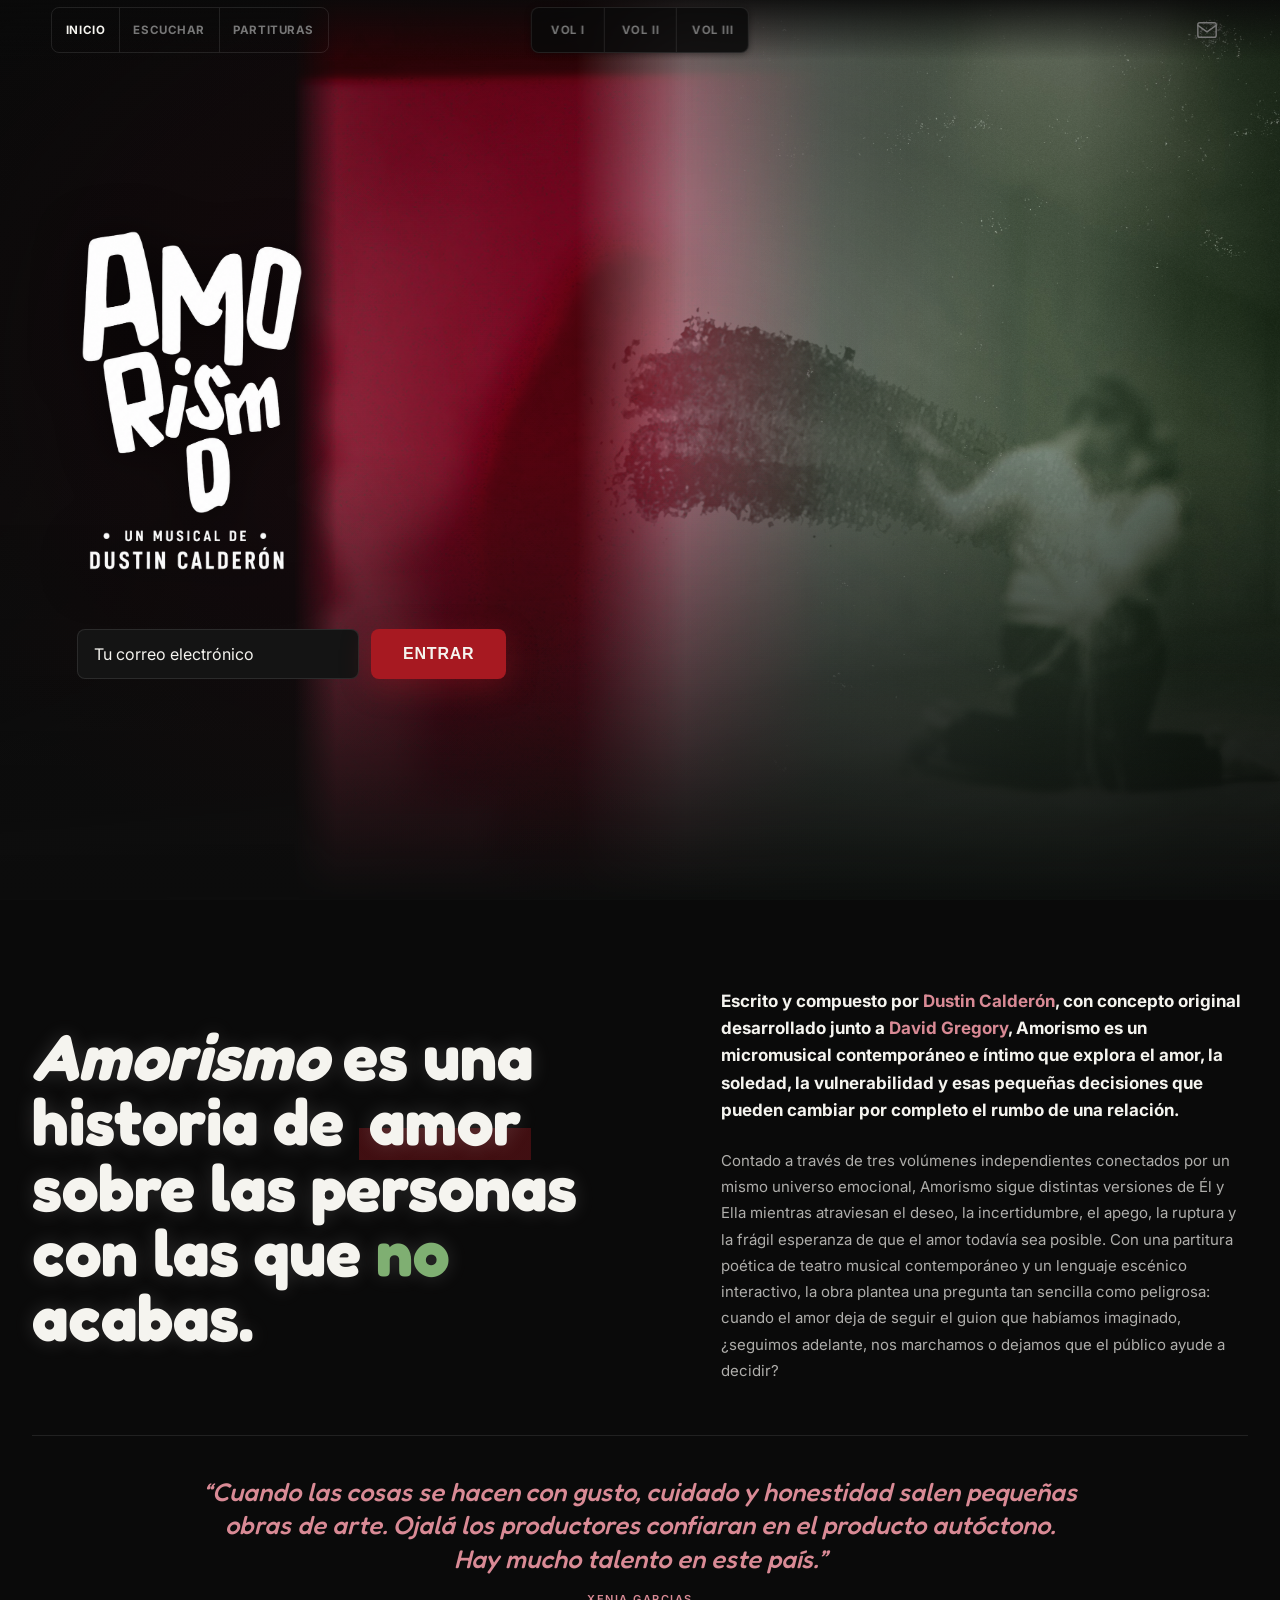
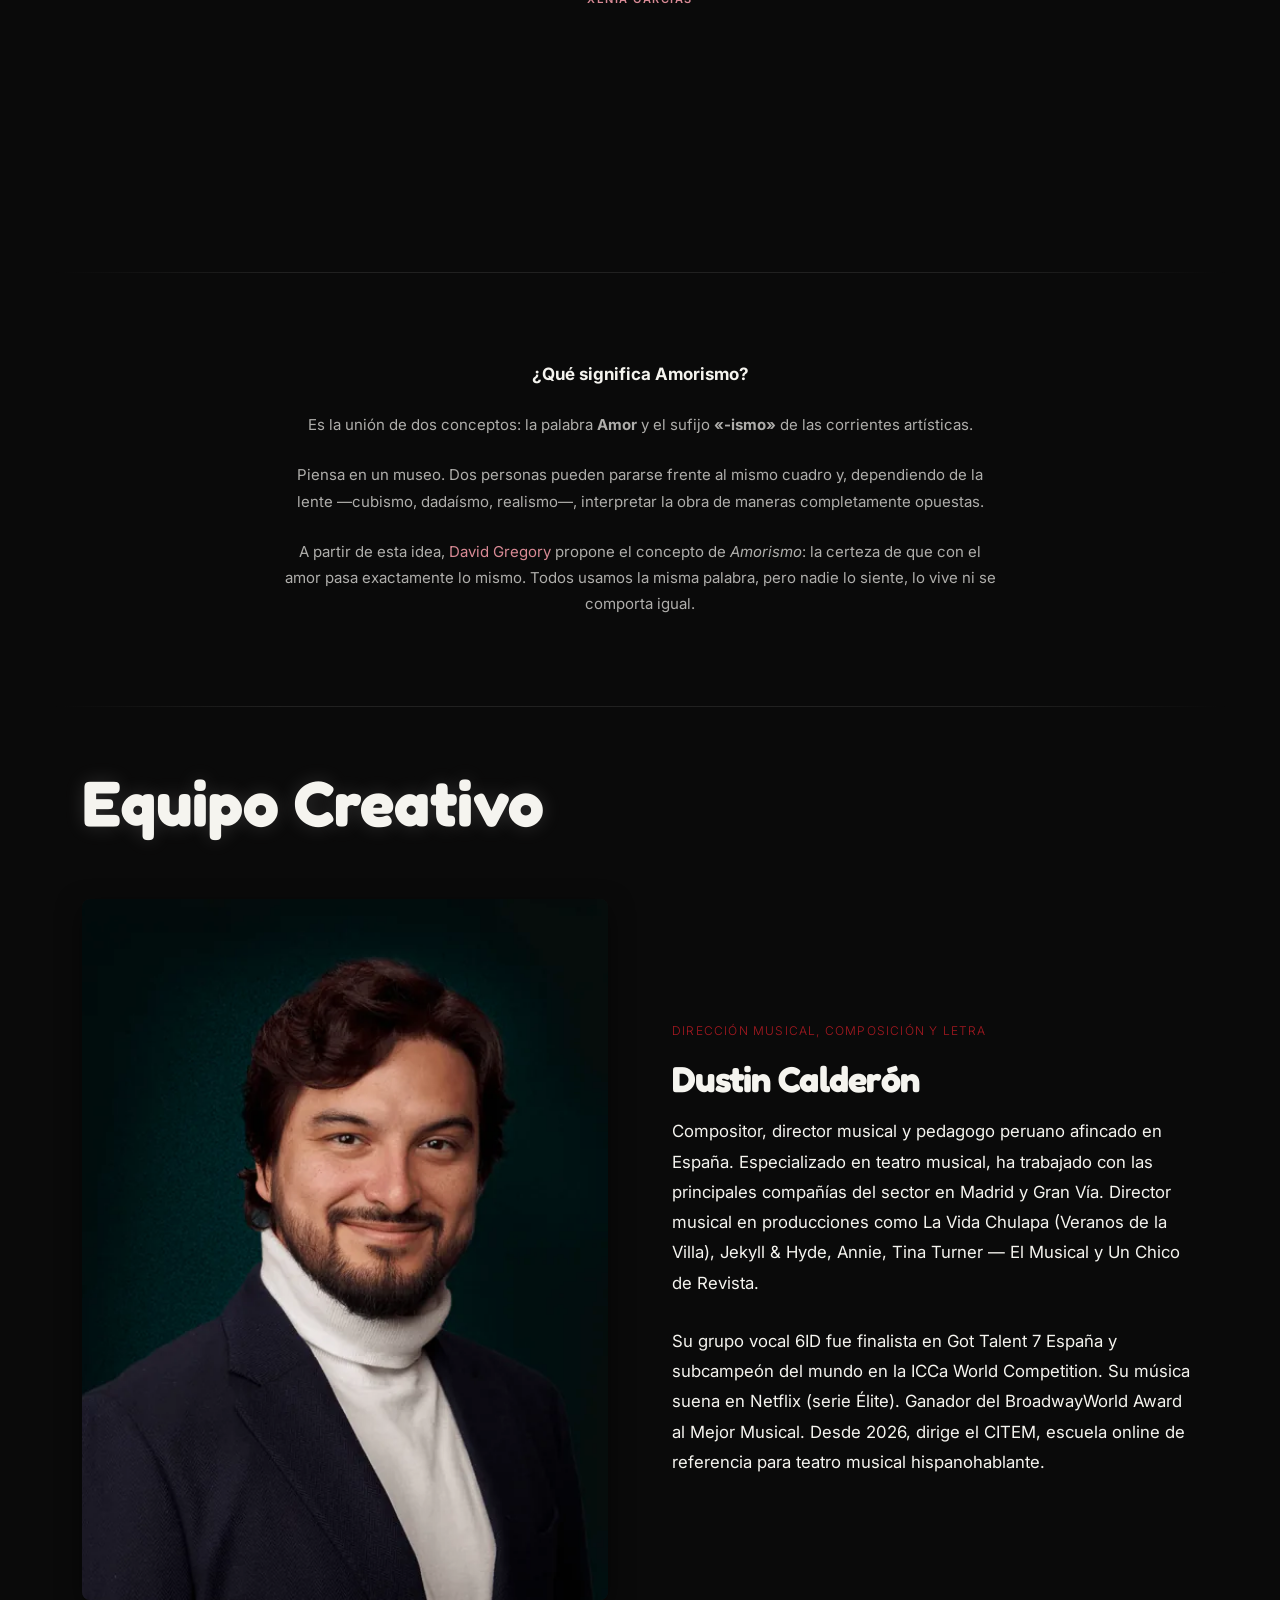
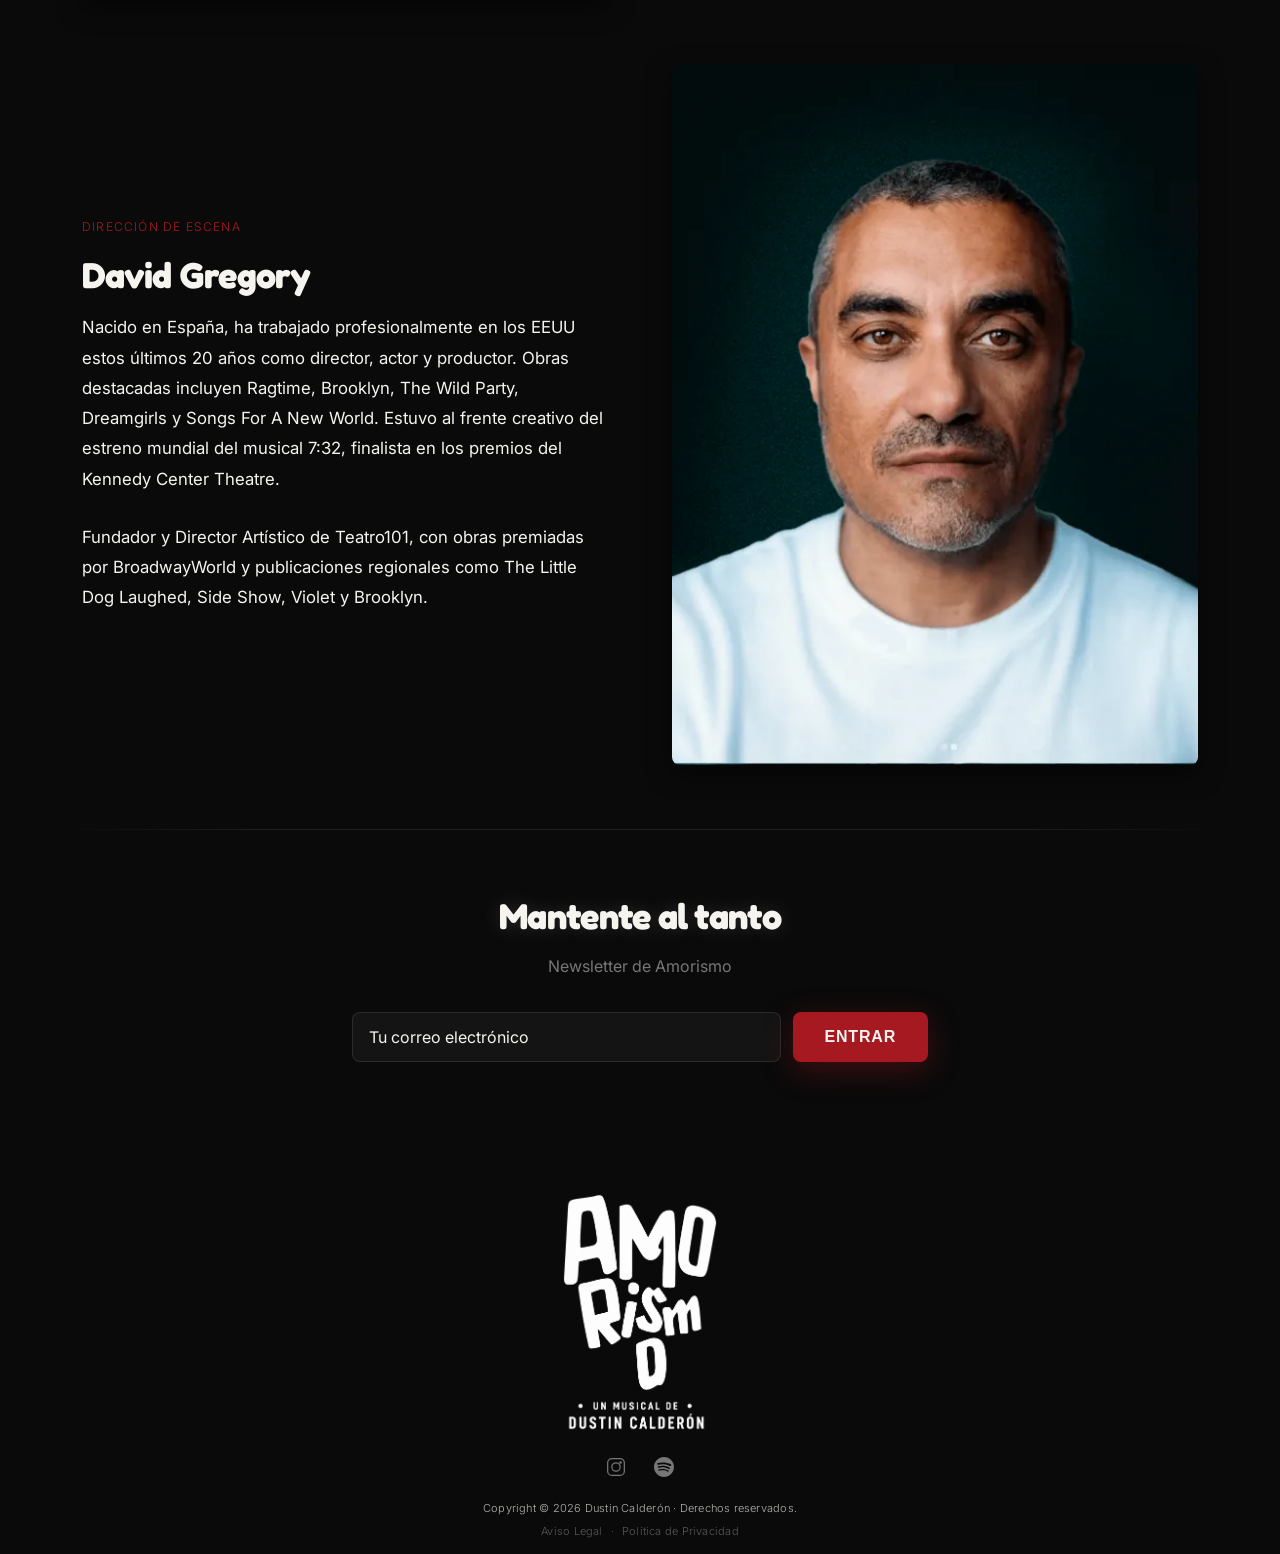
==== commit 60c15957: "feat(seo-geo): JSON-LD structured data, twitter meta, og:type, title keywords, cache headers - Add W" ====
--- a/index.html
+++ b/index.html
@@ -11,7 +11,9 @@
 	<meta property="og:url" content="https://amorismoelmusical.com/">
 	<meta property="og:image" content="https://amorismoelmusical.com/assets/images/amorismo-cartel.webp">
 	<meta name="twitter:card" content="summary_large_image">
-	<title>AMORISMO – El Micromusical</title>
+	<meta name="twitter:title" content="AMORISMO – El Micromusical de Dustin Calderón">
+	<meta name="twitter:description" content="Tres volúmenes de historias condensadas en música y verdad. Música y letra de Dustin Calderón.">
+	<title>AMORISMO – El Micromusical | Dustin Calderón</title>
 	<link rel="canonical" href="https://amorismoelmusical.com/">
 
 	<link rel="preconnect" href="https://fonts.googleapis.com">
@@ -126,7 +128,19 @@
 
 	<hr class="am-divider">
 
-	<!-- ===== 2. BIOS: Dustin + David ===== -->
+	<!-- ===== 2. ¿QUÉ SIGNIFICA AMORISMO? ===== -->
+	<section class="am-statement" id="que-es-amorismo">
+		<div class="am-statement__body am-statement__body--centered am-motion">
+			<p>¿Qué significa Amorismo?</p>
+			<p>Es la unión de dos conceptos: la palabra <strong>Amor</strong> y el sufijo <strong>«-ismo»</strong> de las corrientes artísticas.</p>
+			<p>Piensa en un museo. Dos personas pueden pararse frente al mismo cuadro y, dependiendo de la lente —cubismo, dadaísmo, realismo—, interpretar la obra de maneras completamente opuestas.</p>
+			<p>A partir de esta idea, <span class="am-statement__credit-name">David Gregory</span> propone el concepto de <em>Amorismo</em>: la certeza de que con el amor pasa exactamente lo mismo. Todos usamos la misma palabra, pero nadie lo siente, lo vive ni se comporta igual.</p>
+		</div>
+	</section>
+
+	<hr class="am-divider">
+
+	<!-- ===== 3. BIOS: Dustin + David ===== -->
 	<section class="am-bios" id="equipo">
 		<h2 class="am-bios__heading">Equipo Creativo</h2>
 
@@ -219,5 +233,79 @@
 <script defer src="assets/js/forms.js"></script>
 <script defer src="assets/js/motion.js"></script>
 
+<!-- Structured Data: SEO + GEO (Generative Engine Optimization) -->
+<script type="application/ld+json">
+{
+	"@context": "https://schema.org",
+	"@graph": [
+		{
+			"@type": "WebSite",
+			"@id": "https://amorismoelmusical.com/#website",
+			"name": "AMORISMO – El Micromusical",
+			"url": "https://amorismoelmusical.com/",
+			"description": "Micromusical contemporáneo de Dustin Calderón. Tres volúmenes de historias sobre amor, soledad y vulnerabilidad.",
+			"inLanguage": "es",
+			"publisher": {
+				"@type": "Person",
+				"name": "Dustin Calderón",
+				"url": "https://dustincalderon.com"
+			},
+			"speakable": {
+				"@type": "SpeakableSpecification",
+				"cssSelector": [".am-statement__headline", ".am-statement__body", ".am-statement__quote"]
+			}
+		},
+		{
+			"@type": "MusicGroup",
+			"@id": "https://amorismoelmusical.com/#musicgroup",
+			"name": "AMORISMO",
+			"description": "Micromusical contemporáneo e íntimo que explora el amor, la soledad, la vulnerabilidad y esas pequeñas decisiones que pueden cambiar el rumbo de una relación.",
+			"genre": ["Teatro Musical", "Musical Contemporáneo"],
+			"foundingLocation": {
+				"@type": "Place",
+				"name": "Madrid, España"
+			},
+			"member": [
+				{
+					"@type": "Person",
+					"name": "Dustin Calderón",
+					"roleName": "Compositor, director musical y letrista"
+				},
+				{
+					"@type": "Person",
+					"name": "David Gregory",
+					"roleName": "Director de escena"
+				}
+			],
+			"album": [
+				{
+					"@type": "MusicAlbum",
+					"name": "AMORISMO Vol. I",
+					"url": "https://amorismoelmusical.com/vol-1.html",
+					"image": "https://amorismoelmusical.com/assets/images/covers/portada-vol-1.webp"
+				},
+				{
+					"@type": "MusicAlbum",
+					"name": "AMORISMO Vol. II",
+					"url": "https://amorismoelmusical.com/vol-2.html",
+					"image": "https://amorismoelmusical.com/assets/images/covers/portada-vol-2.webp"
+				},
+				{
+					"@type": "MusicAlbum",
+					"name": "AMORISMO Vol. III",
+					"url": "https://amorismoelmusical.com/vol-3.html",
+					"image": "https://amorismoelmusical.com/assets/images/covers/portada-vol-3.webp"
+				}
+			],
+			"sameAs": [
+				"https://www.instagram.com/amorismoelmusical/",
+				"https://open.spotify.com/intl-es/album/2z9biYhBAbUPlokl17H5z0"
+			],
+			"image": "https://amorismoelmusical.com/assets/images/amorismo-cartel.webp"
+		}
+	]
+}
+</script>
+
 </body>
 </html>
--- a/assets/css/home.css
+++ b/assets/css/home.css
@@ -105,6 +105,13 @@
   margin-top: var(--am-sp-5);
 }
 
+/* ── Centered body variant (etymology / "¿Qué significa?") ── */
+.am-statement__body--centered {
+  max-width: 720px;
+  margin: 0 auto;
+  text-align: center;
+}
+
 /* ── Testimonial Quotes — floating colored text, no cards ── */
 .am-statement__quotes {
   display: grid;
--- a/assets/css/motion.css
+++ b/assets/css/motion.css
@@ -196,7 +196,7 @@
 
 .am-volume-hero .am-hero__image {
   transform:
-    translate3d(0, calc(var(--am-hero-parallax, 0) * -1px), 0)
+    translate3d(0, var(--am-hero-parallax-y, 0px), 0)
     rotate(-1.5deg);
   transition: filter 420ms var(--am-motion-ease);
 }
@@ -223,7 +223,24 @@
 
 @media (max-width: 768px) {
   .am-volume-hero .am-hero__image {
-    transform: translate3d(0, calc(var(--am-hero-parallax, 0) * -0.5px), 0);
+    transform: translate3d(0, var(--am-hero-parallax-y, 0px), 0);
+  }
+}
+
+@media (max-width: 480px) {
+  .am-landing-hero__photo--vol1 {
+    --am-home-photo-opacity: 0.5;
+  }
+
+  .am-landing-hero__photo--vol2,
+  .am-landing-hero__photo--vol3 {
+    --am-home-photo-opacity: 0;
+  }
+}
+
+@media (orientation: landscape) and (max-height: 500px) {
+  .am-landing-hero__photo--vol2 {
+    --am-home-photo-opacity: 0.25;
   }
 }
 
--- a/assets/css/responsive.css
+++ b/assets/css/responsive.css
@@ -199,7 +199,7 @@
   .am-page-title { padding: var(--am-sp-5) var(--am-sp-3) var(--am-sp-3); }
   .am-page-title h1 { font-size: clamp(1.5rem, 6vw, 2rem); }
   .am-hero { padding: var(--am-sp-3); }
-  .am-person-grid--cols-4 { grid-template-columns: 1fr; gap: var(--am-sp-2); }
+  .am-person-grid--cols-4 { gap: var(--am-sp-2); }
   .am-person__photo-wrap { margin-bottom: var(--am-sp-2); }
   .am-container { padding: var(--am-sp-3); }
   .am-gallery { padding: var(--am-sp-5) var(--am-sp-3); }
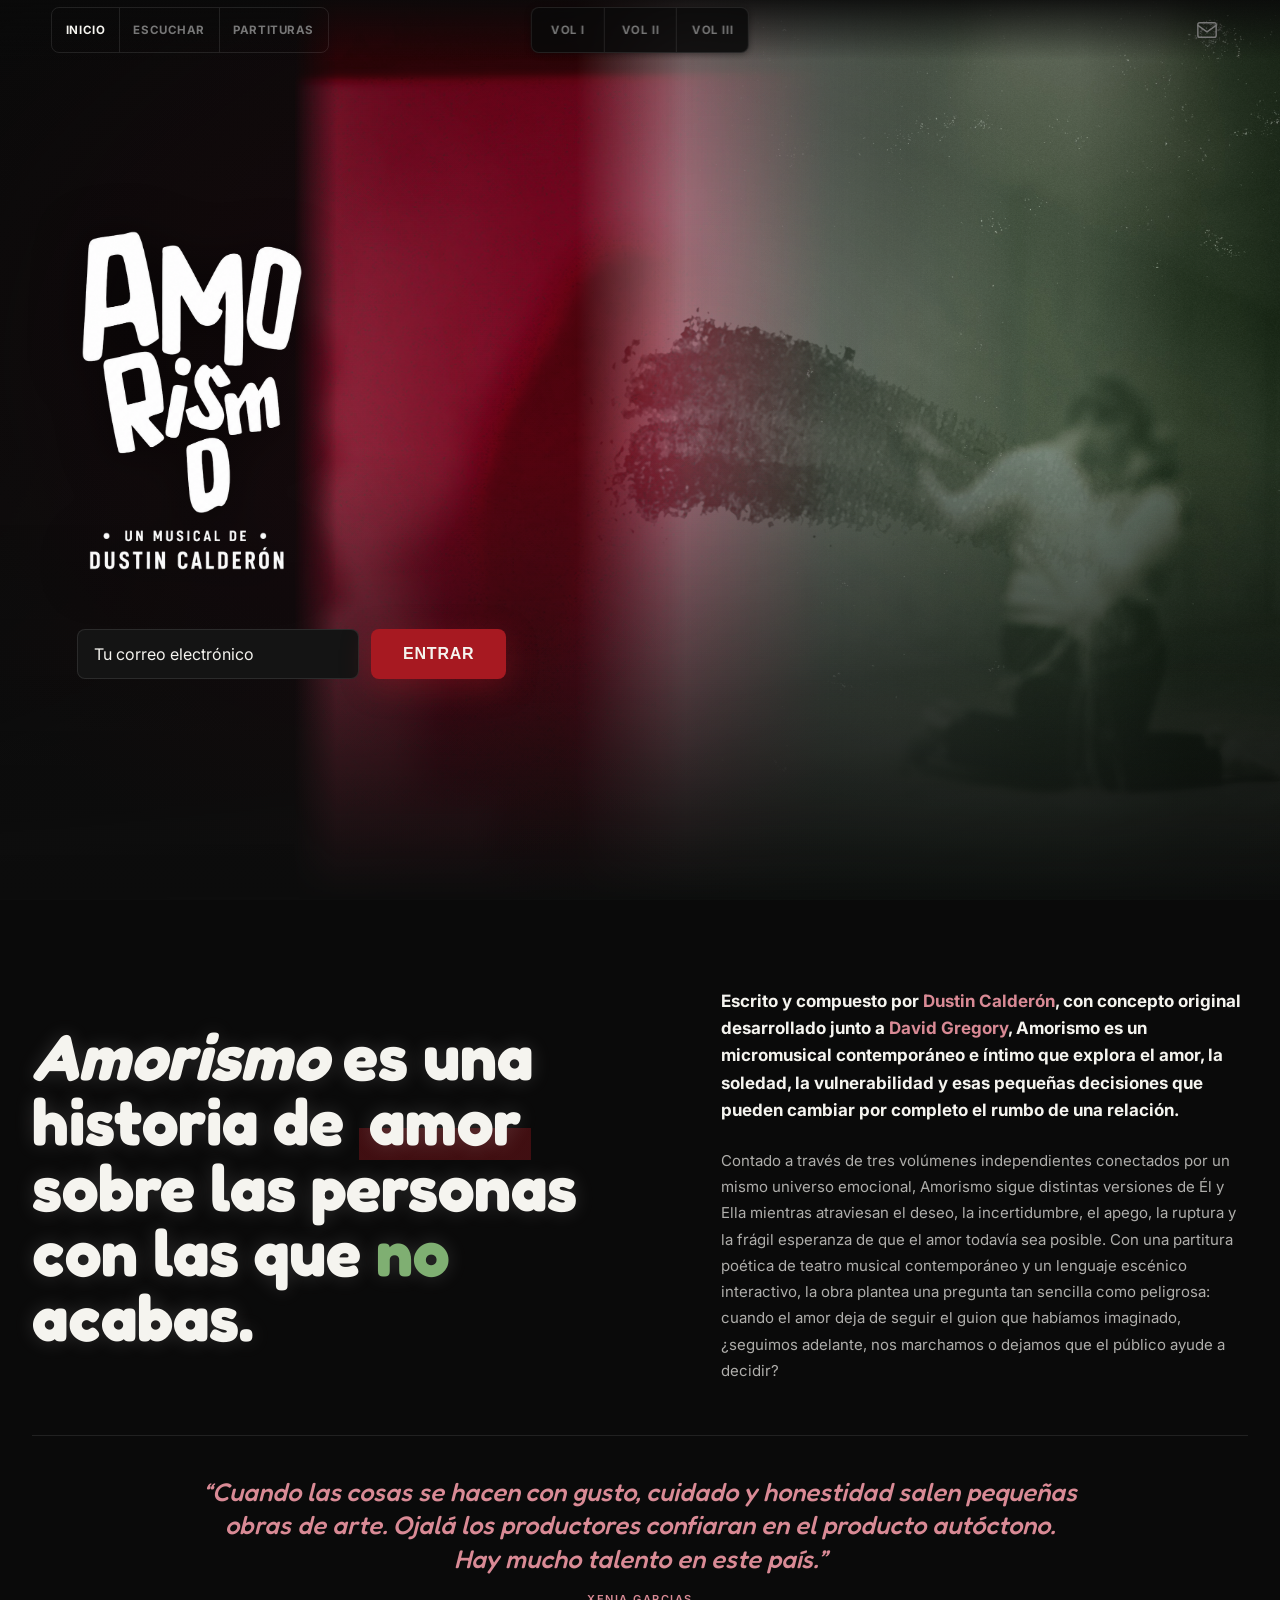
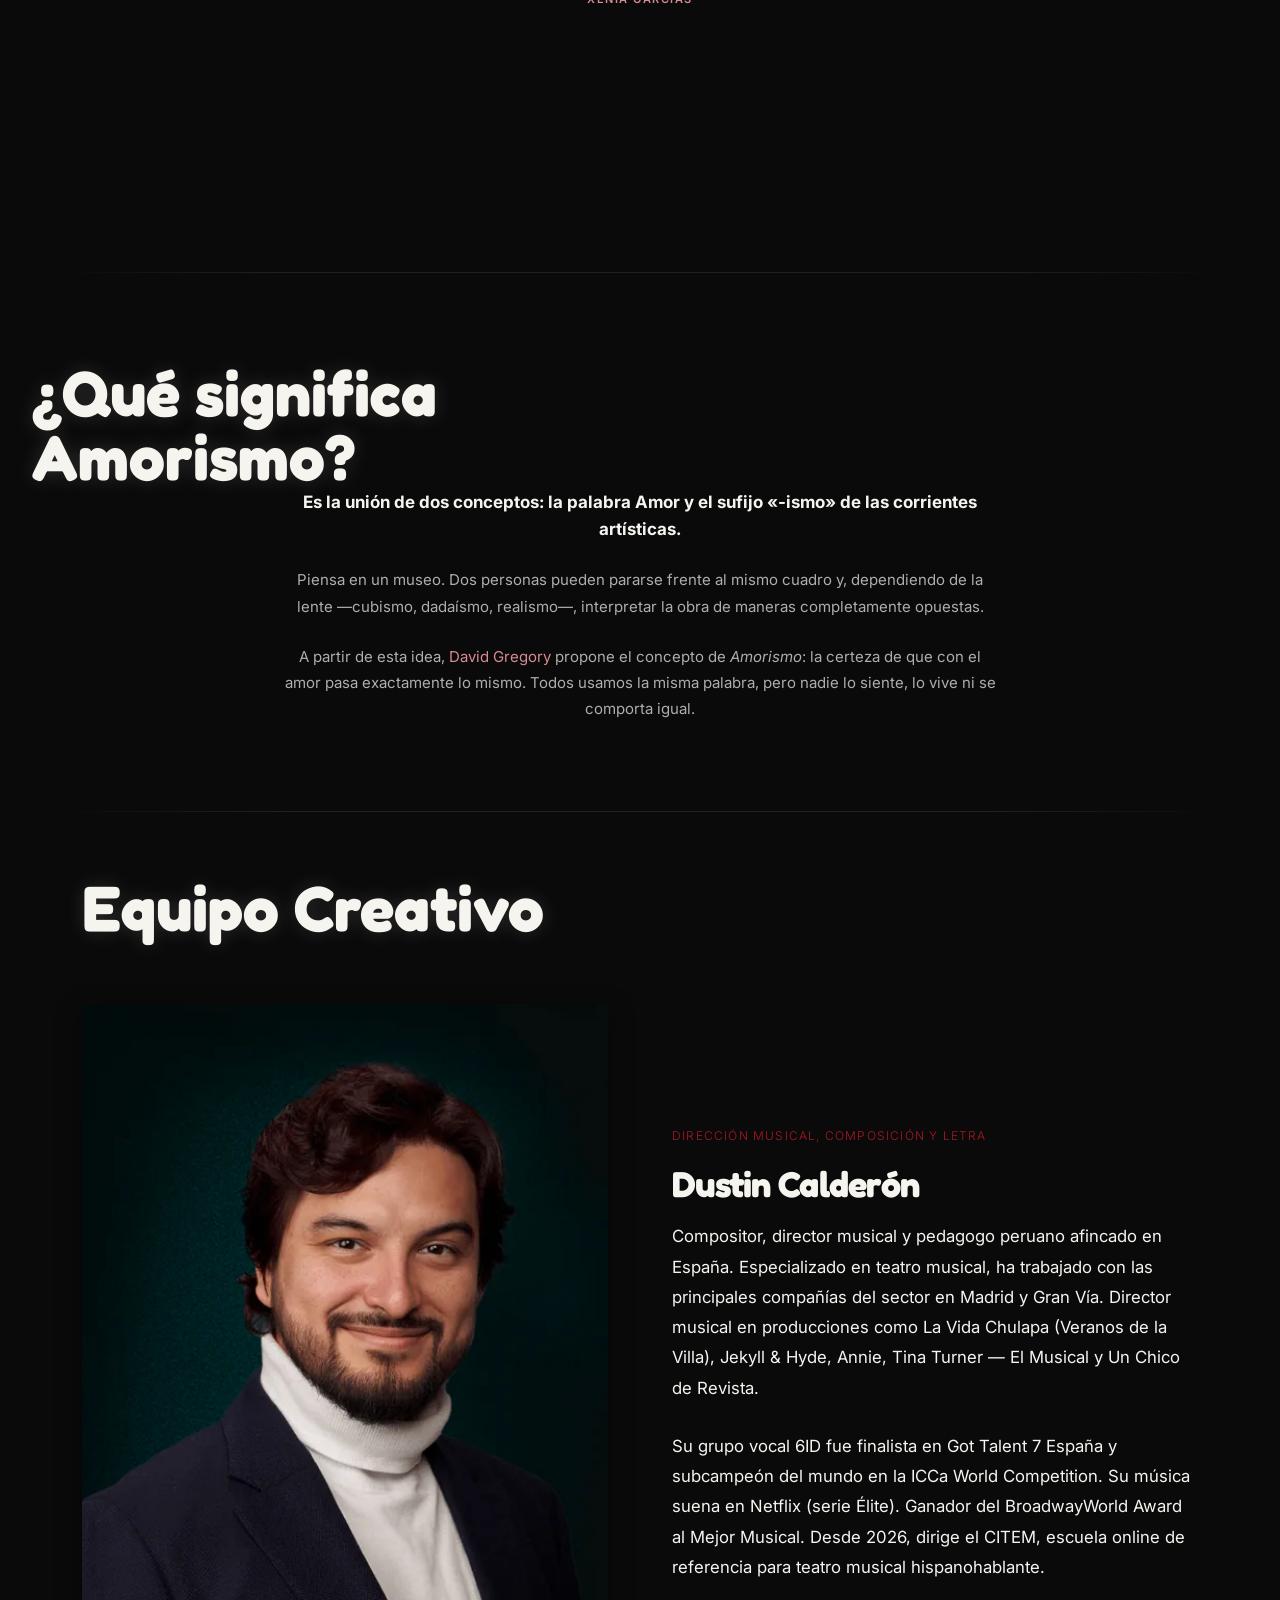
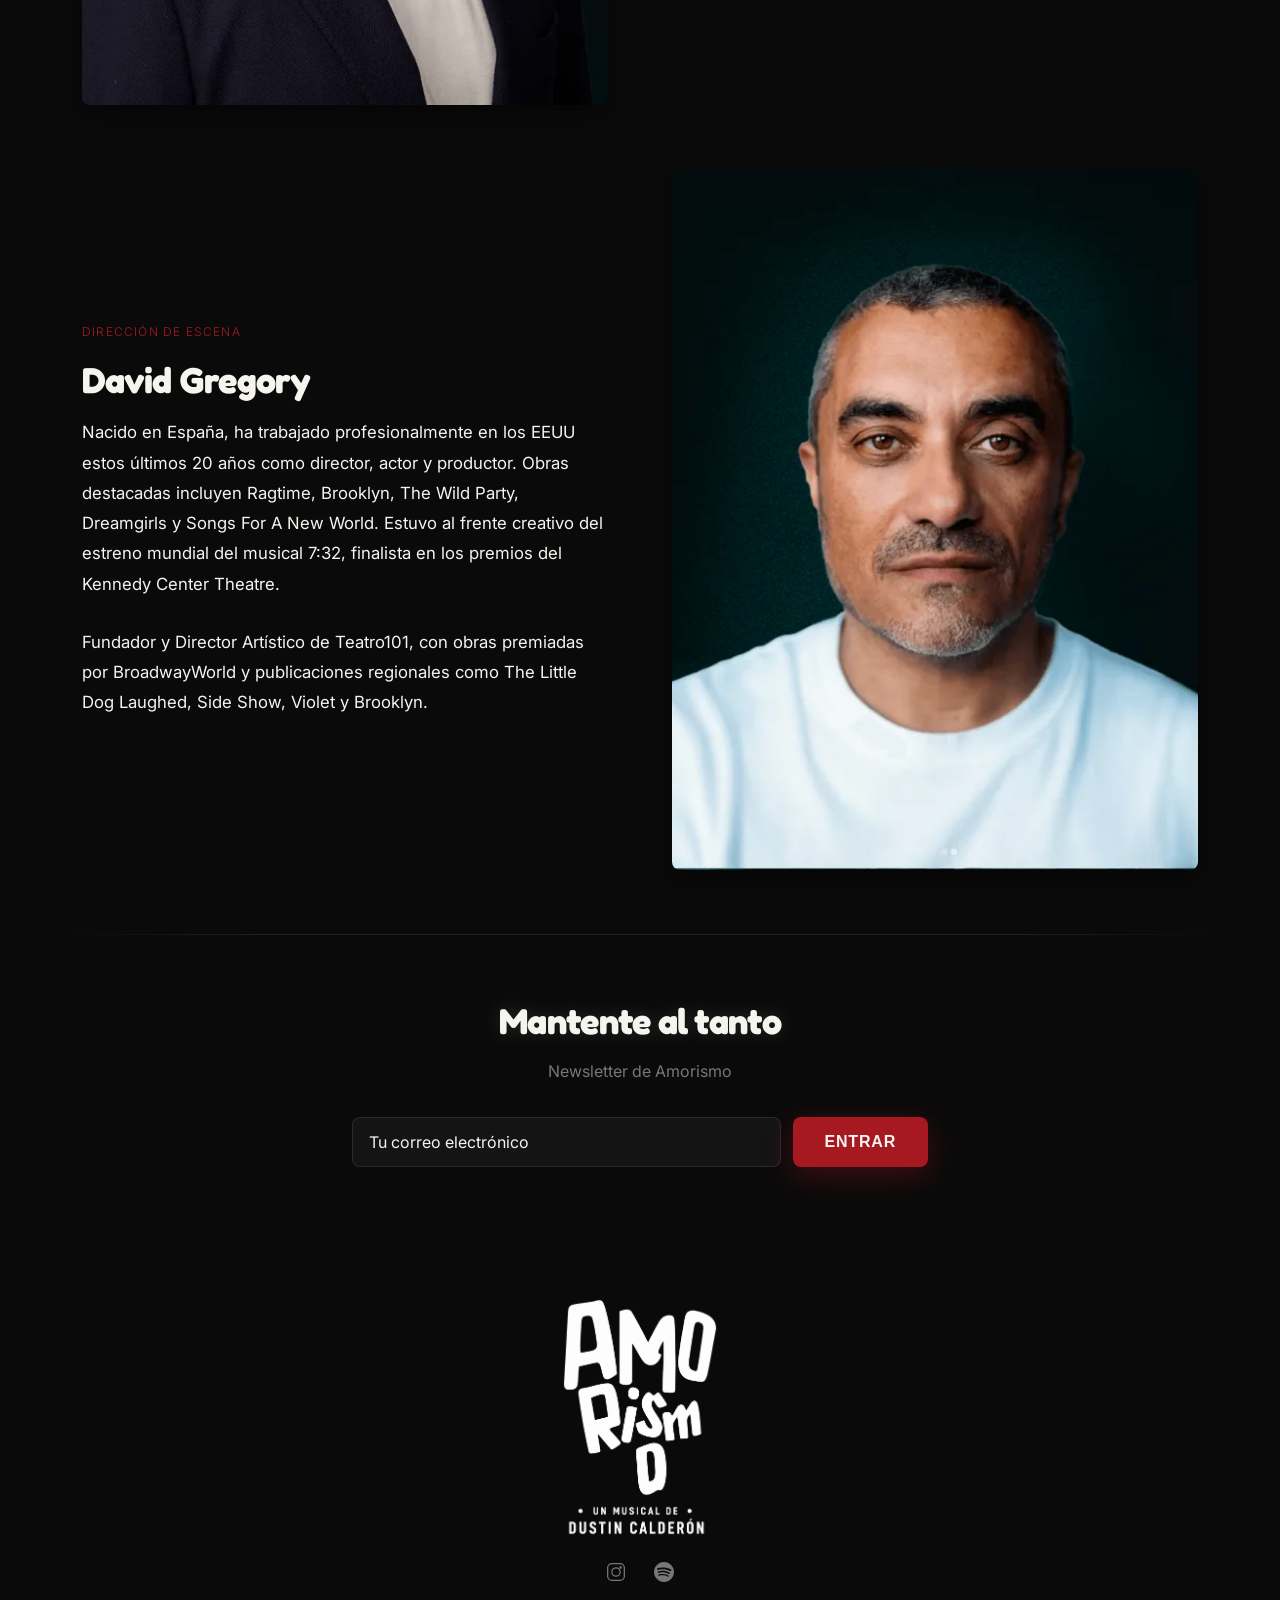
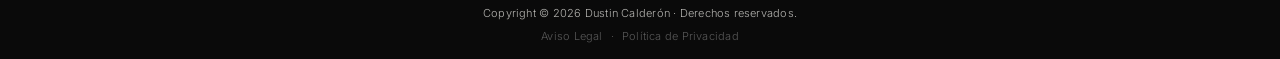
==== commit d84f1956: "fix: promote etymology heading to h2 for semantic hierarchy" ====
--- a/index.html
+++ b/index.html
@@ -130,8 +130,8 @@
 
 	<!-- ===== 2. ¿QUÉ SIGNIFICA AMORISMO? ===== -->
 	<section class="am-statement" id="que-es-amorismo">
+		<h2 class="am-bios__heading">¿Qué significa Amorismo?</h2>
 		<div class="am-statement__body am-statement__body--centered am-motion">
-			<p>¿Qué significa Amorismo?</p>
 			<p>Es la unión de dos conceptos: la palabra <strong>Amor</strong> y el sufijo <strong>«-ismo»</strong> de las corrientes artísticas.</p>
 			<p>Piensa en un museo. Dos personas pueden pararse frente al mismo cuadro y, dependiendo de la lente —cubismo, dadaísmo, realismo—, interpretar la obra de maneras completamente opuestas.</p>
 			<p>A partir de esta idea, <span class="am-statement__credit-name">David Gregory</span> propone el concepto de <em>Amorismo</em>: la certeza de que con el amor pasa exactamente lo mismo. Todos usamos la misma palabra, pero nadie lo siente, lo vive ni se comporta igual.</p>
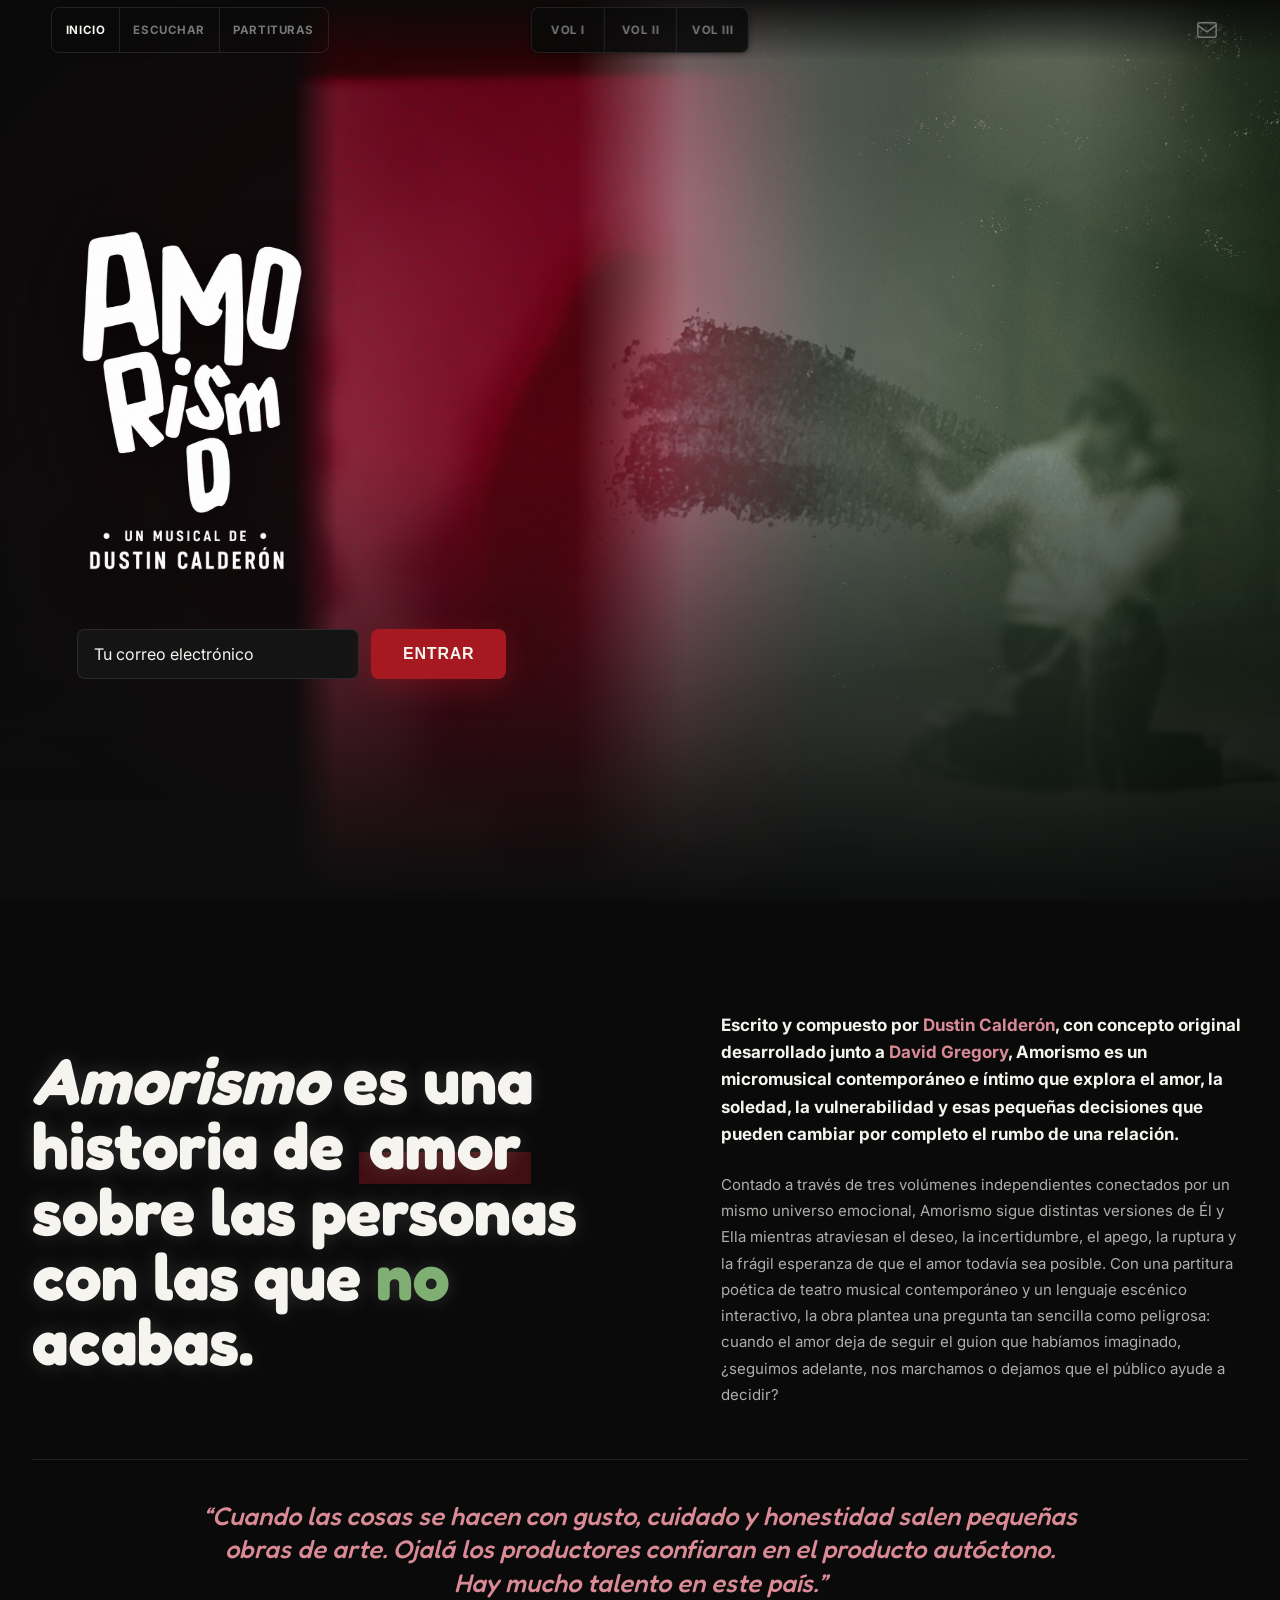
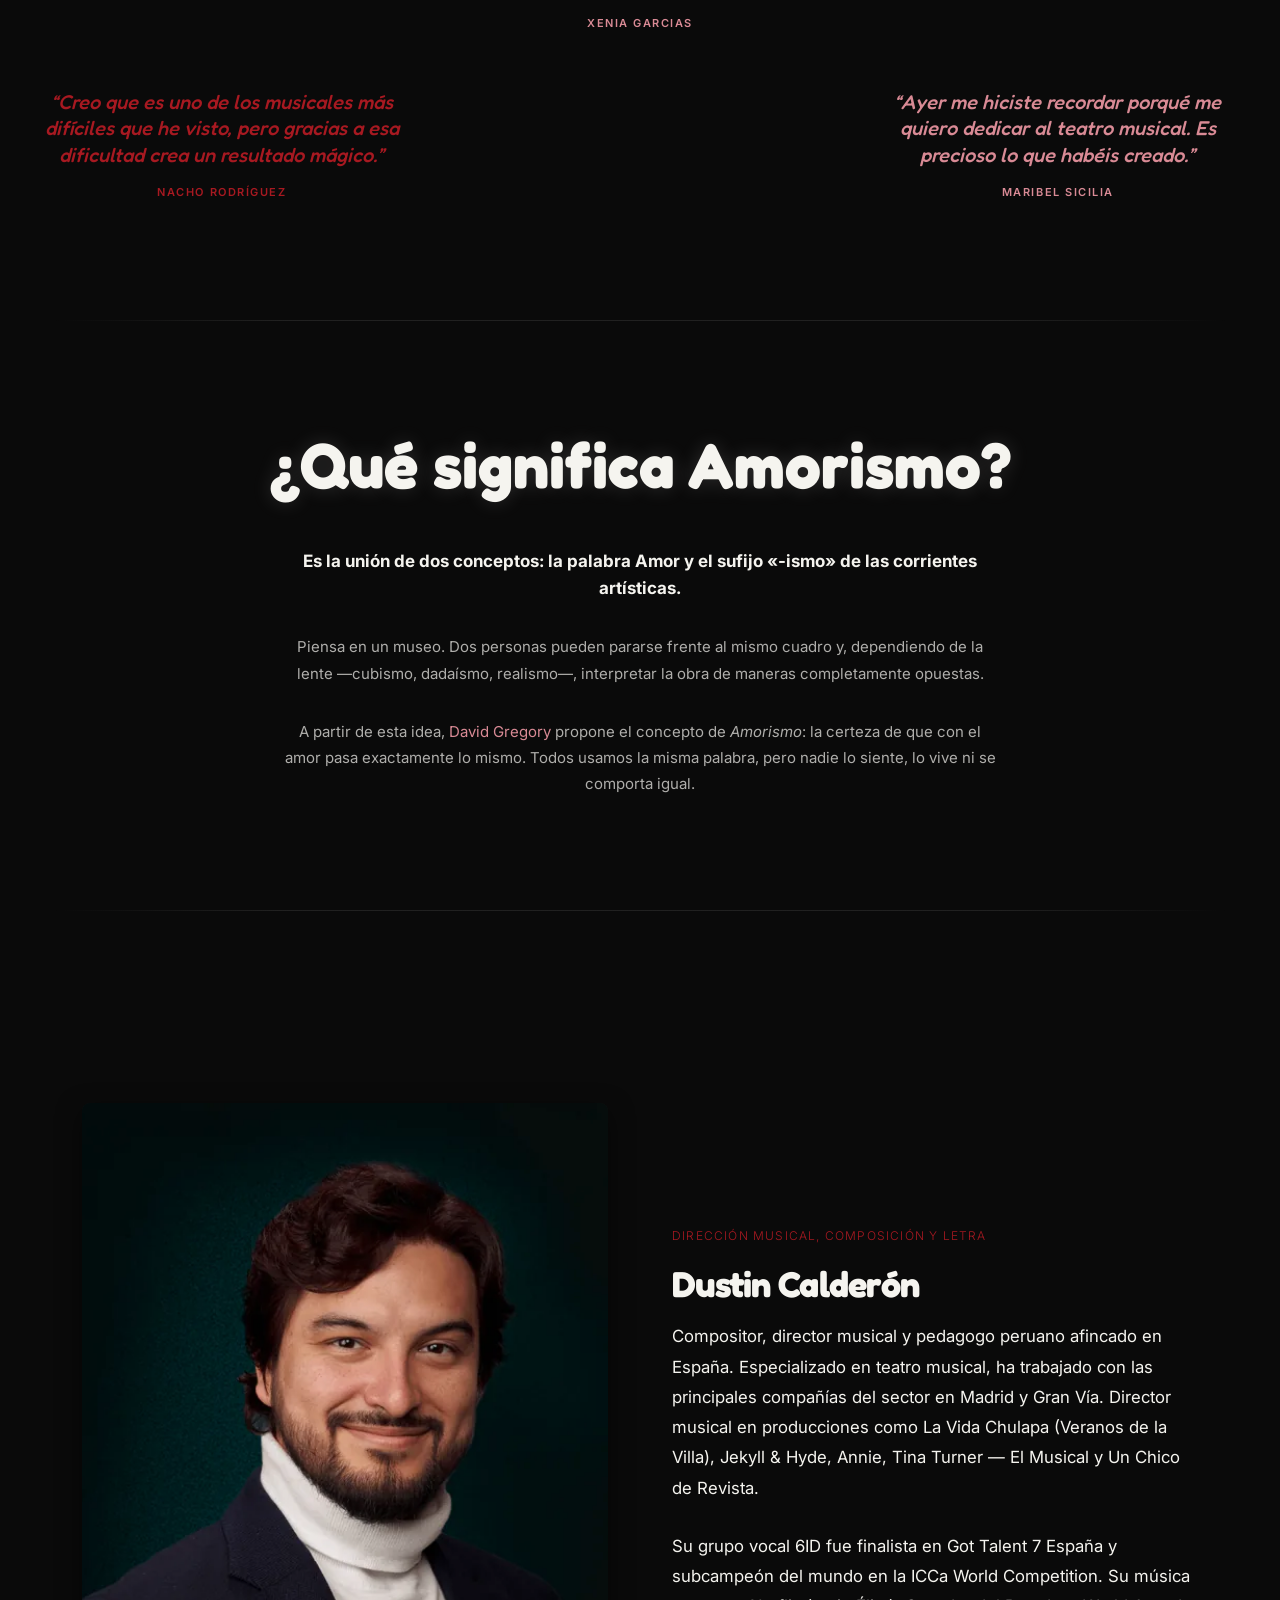
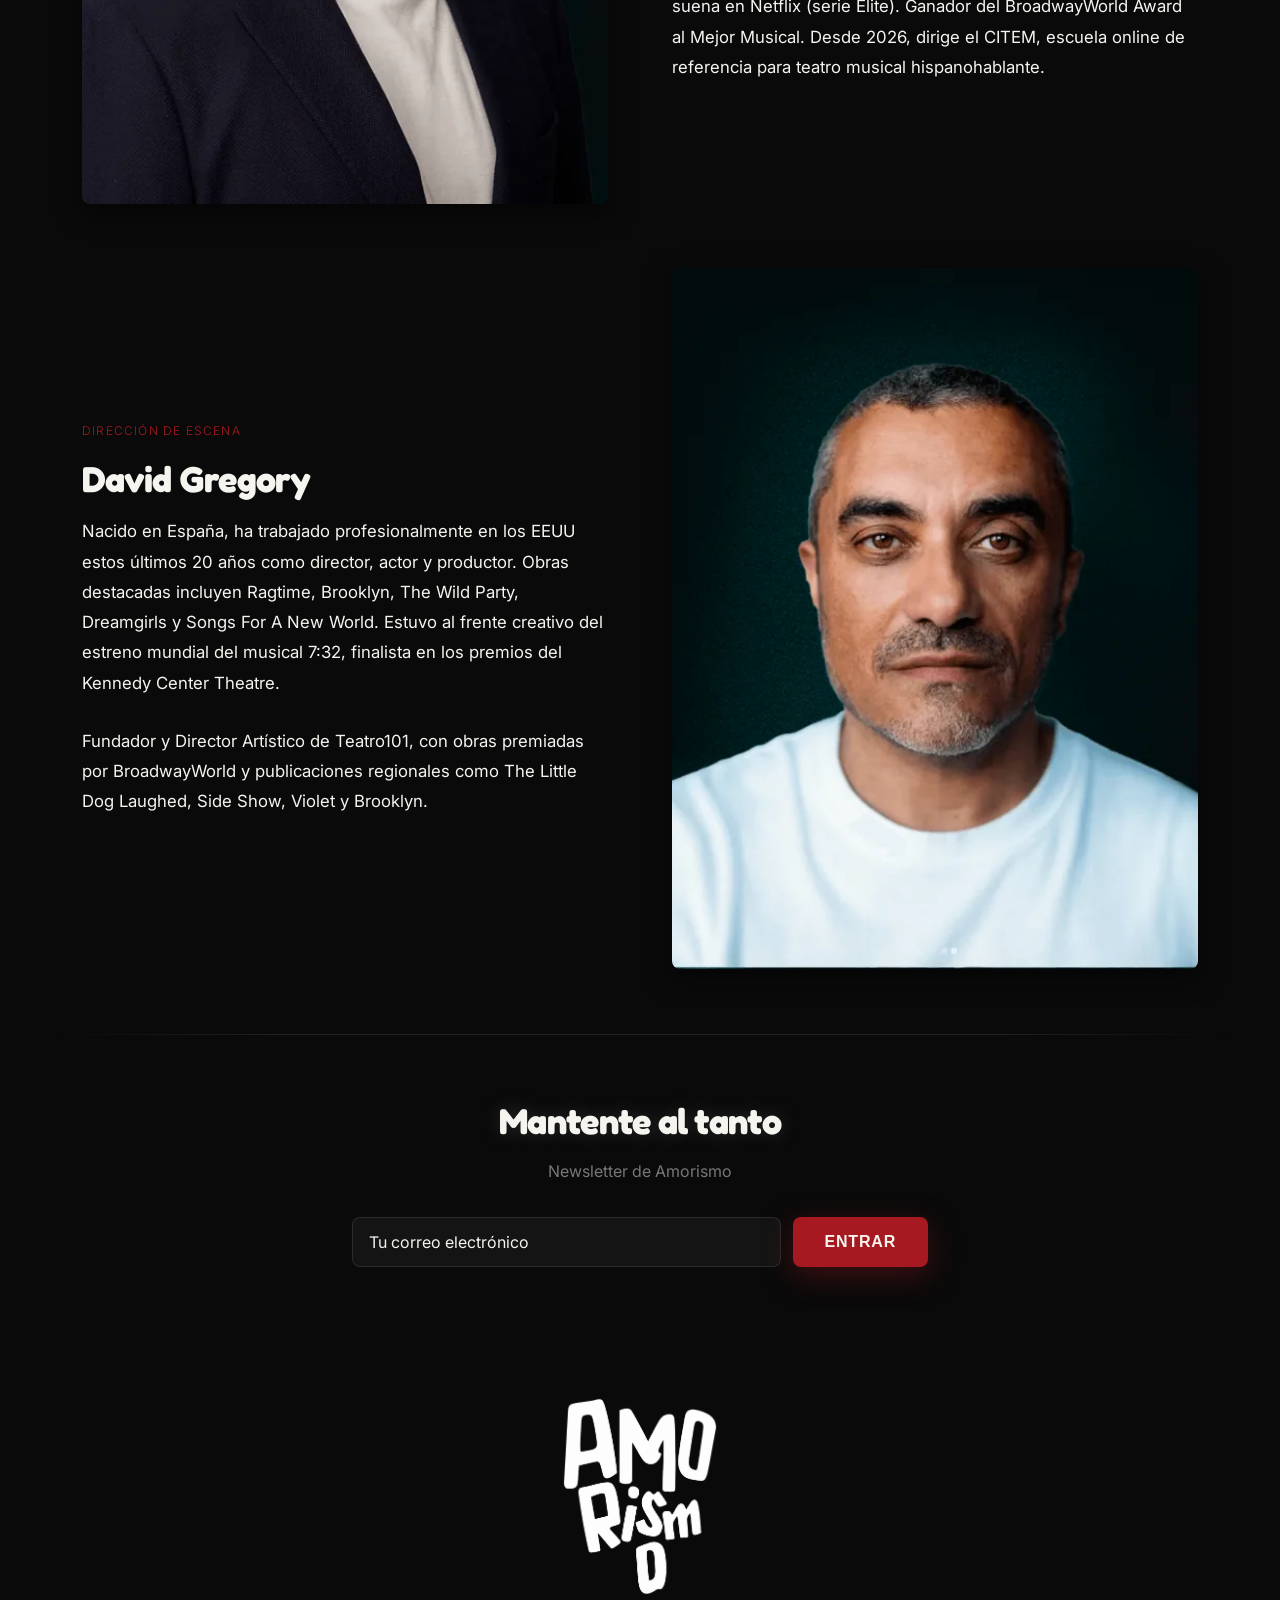
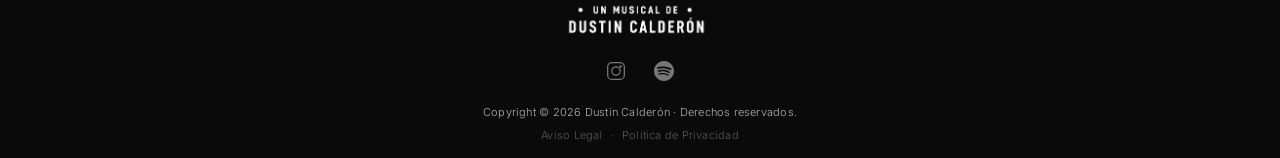
==== commit a53fb37a: "fix: unify '¿Qué significa Amorismo?' section with site design system - Replace borrowed am-bios__he" ====
--- a/index.html
+++ b/index.html
@@ -130,7 +130,7 @@
 
 	<!-- ===== 2. ¿QUÉ SIGNIFICA AMORISMO? ===== -->
 	<section class="am-statement" id="que-es-amorismo">
-		<h2 class="am-bios__heading">¿Qué significa Amorismo?</h2>
+		<h2 class="am-statement__heading">¿Qué significa Amorismo?</h2>
 		<div class="am-statement__body am-statement__body--centered am-motion">
 			<p>Es la unión de dos conceptos: la palabra <strong>Amor</strong> y el sufijo <strong>«-ismo»</strong> de las corrientes artísticas.</p>
 			<p>Piensa en un museo. Dos personas pueden pararse frente al mismo cuadro y, dependiendo de la lente —cubismo, dadaísmo, realismo—, interpretar la obra de maneras completamente opuestas.</p>
--- a/assets/css/home.css
+++ b/assets/css/home.css
@@ -21,9 +21,20 @@
    marker-highlight keywords, floating colored quotes without cards.
    Applies taste-skill criteria: VARIANCE=8, DENSITY=4 (Gallery).      */
 .am-statement {
-  padding: clamp(3.5rem, 7vw, 5.5rem) var(--am-sp-6);
+  padding: clamp(4.5rem, 9vw, 7rem) var(--am-sp-6);
   max-width: 1420px;
   margin: 0 auto;
+}
+
+/* ── Section heading (centered, no grid) ── */
+.am-statement__heading {
+  font-family: var(--am-font-title);
+  font-size: clamp(2.25rem, 5vw, 4rem);
+  font-weight: 700;
+  line-height: 1;
+  color: var(--am-home-text);
+  text-align: center;
+  margin: 0 0 clamp(2rem, 4vw, 3.5rem);
 }
 
 /* ── Headline + Body grid ── */
@@ -112,6 +123,10 @@
   text-align: center;
 }
 
+.am-statement__body--centered p + p {
+  margin-top: var(--am-sp-6);
+}
+
 /* ── Testimonial Quotes — floating colored text, no cards ── */
 .am-statement__quotes {
   display: grid;
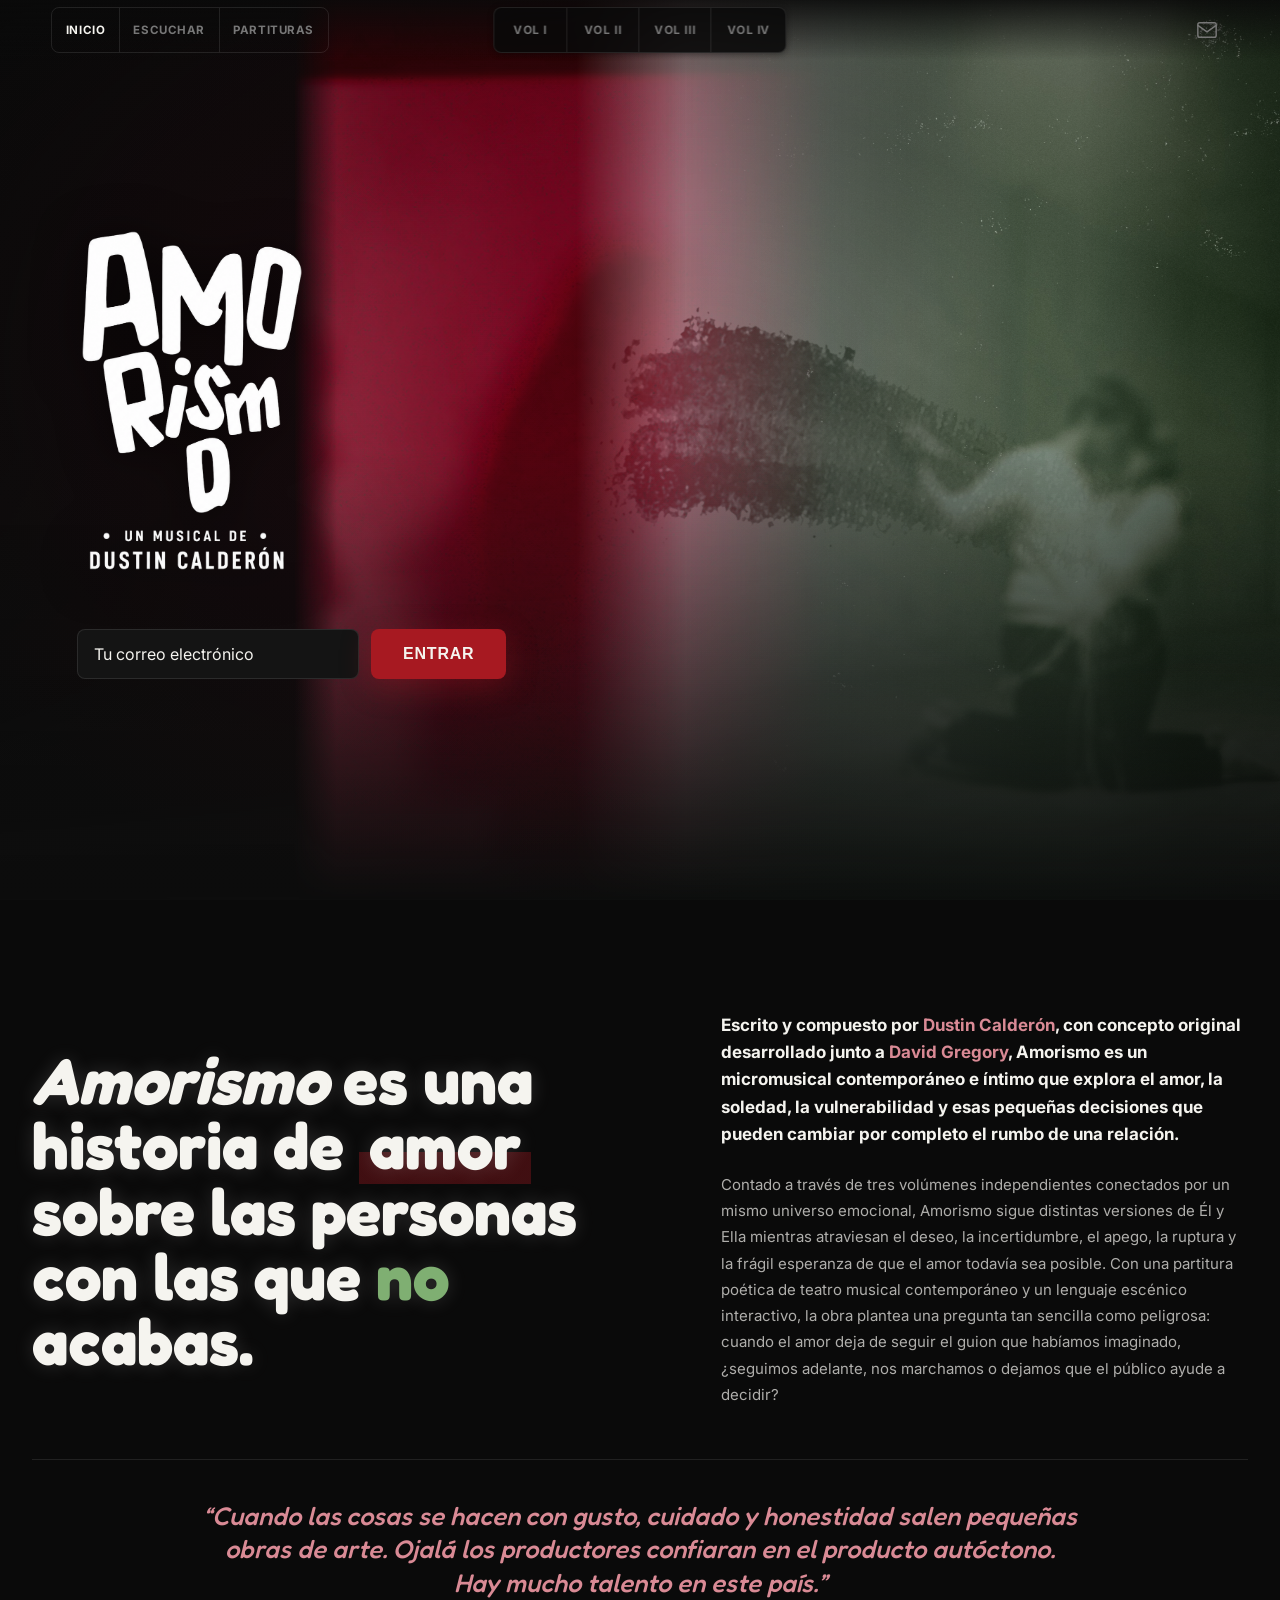
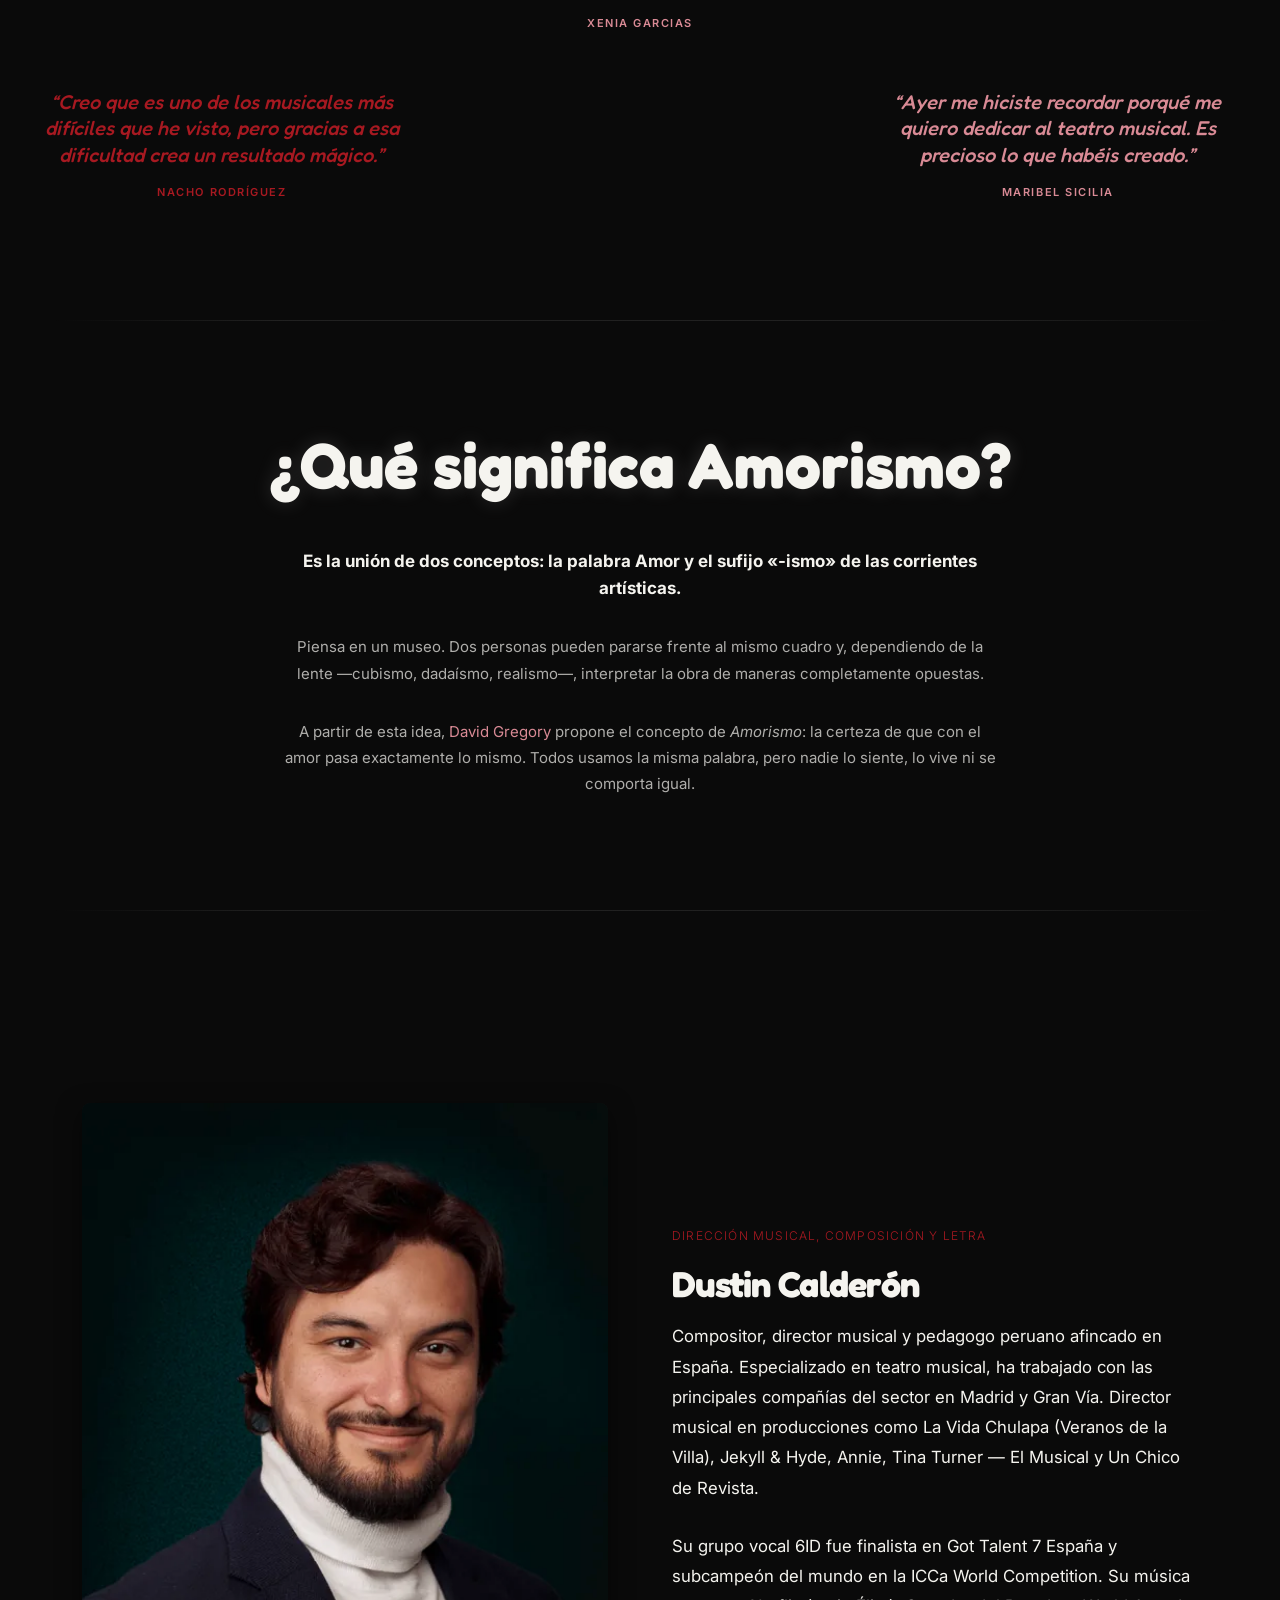
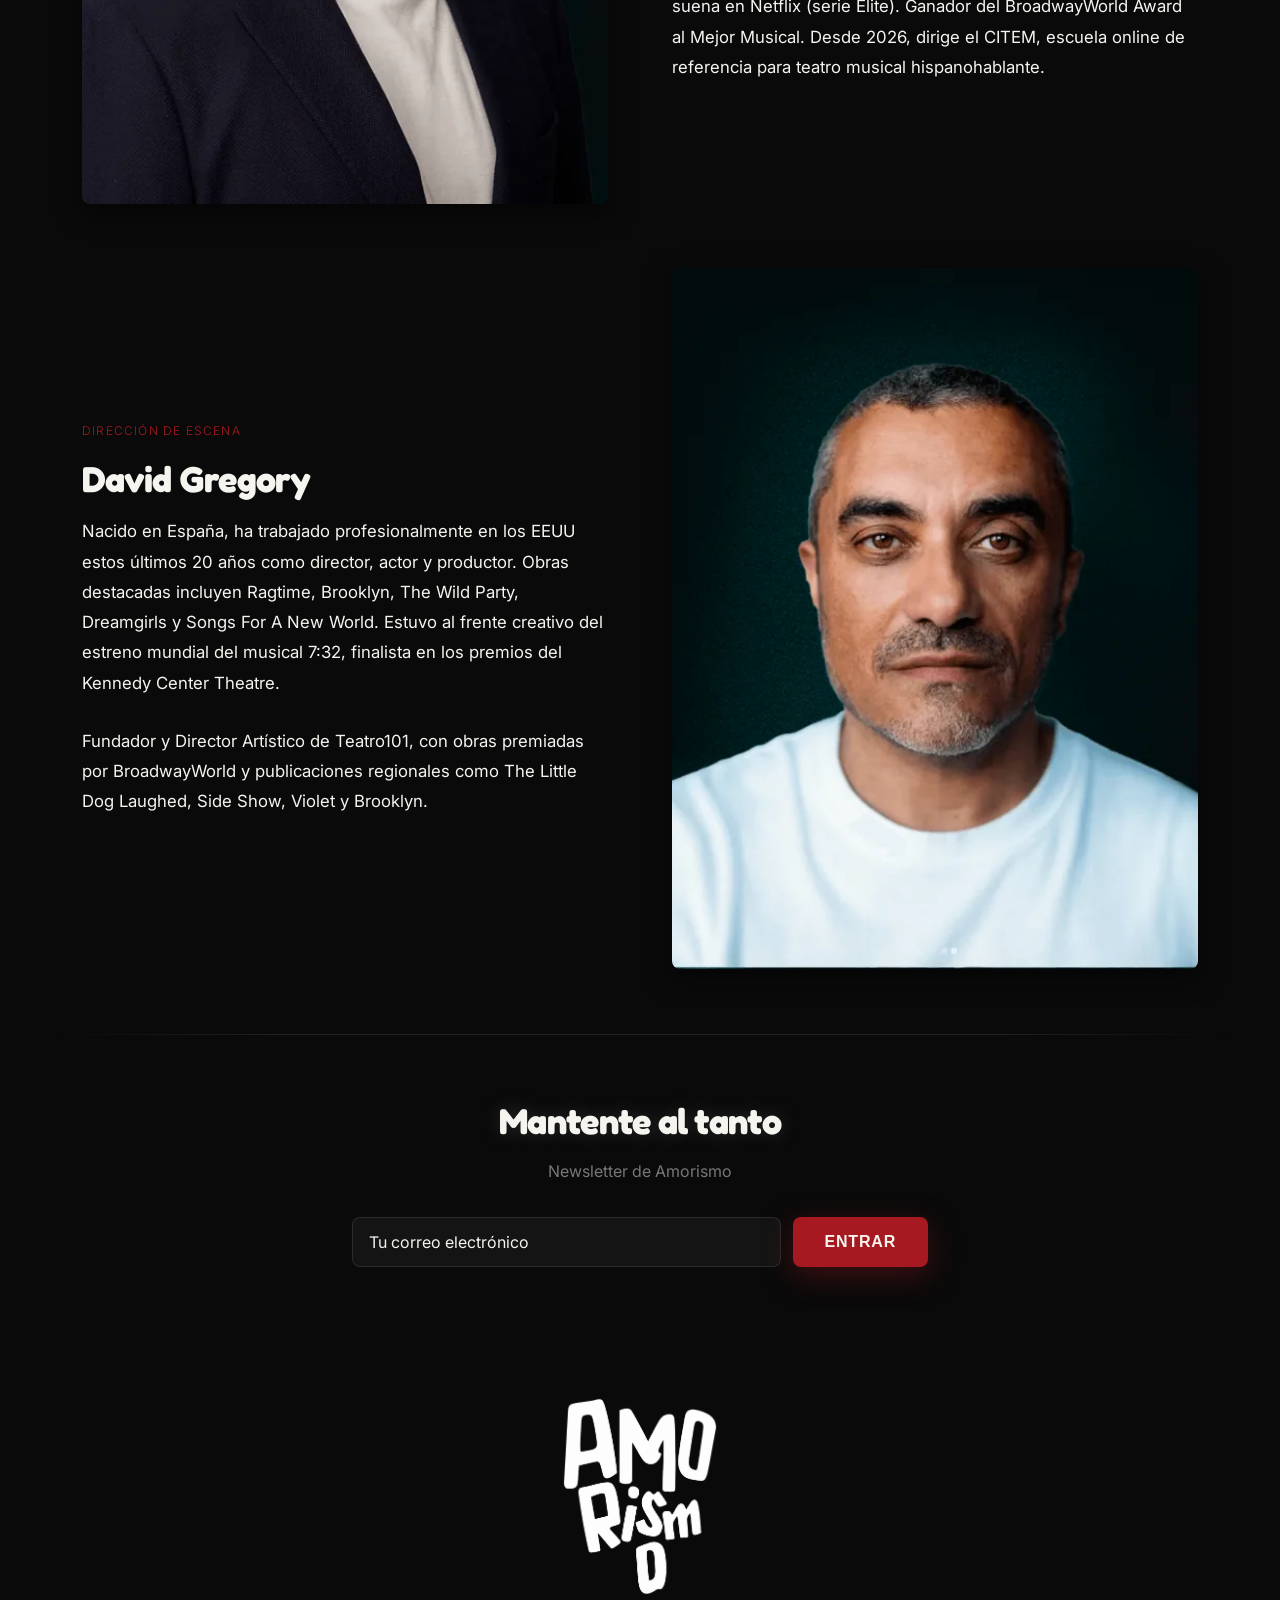
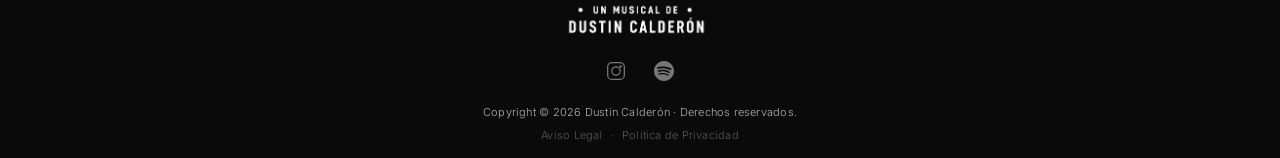
==== commit 4ffb2ab8: "feat: add Vol IV landing page with deep-blue palette and editorial quote - Scaffold vol-4.html with " ====
--- a/index.html
+++ b/index.html
@@ -51,6 +51,7 @@
 		<a href="vol-1.html" class="am-nav__link" data-page="vol1">Vol I</a>
 		<a href="vol-2.html" class="am-nav__link" data-page="vol2">Vol II</a>
 		<a href="vol-3.html" class="am-nav__link" data-page="vol3">Vol III</a>
+		<a href="vol-4.html" class="am-nav__link" data-page="vol4">Vol IV</a>
 	</div>
 	<a href="#correo" class="am-nav__mail" aria-label="Newsletter – suscríbete al correo">
 		<svg xmlns="http://www.w3.org/2000/svg" width="22" height="22" viewBox="0 0 24 24" fill="none" stroke="currentColor" stroke-width="1.6" stroke-linecap="round" stroke-linejoin="round" aria-hidden="true">
--- a/assets/css/tokens.css
+++ b/assets/css/tokens.css
@@ -31,6 +31,14 @@
   --am-v3-texto: #F5F4EF;
   --am-v3-texto-secundario: #B8C0B8;
   --am-v3-acento: #7FAF72;
+
+  /* ── Vol IV – Paleta Azul Profundo ── */
+  --am-v4-principal: #0F2440;
+  --am-v4-secundario: #1E3A5F;
+  --am-v4-fondo-oscuro: #0A1628;
+  --am-v4-texto: #F5F4EF;
+  --am-v4-texto-secundario: #A0B8D0;
+  --am-v4-acento: #5A8AB5;
 
   /* ── Home – Tokens Semánticos ── */
   /* Fuente: docs/home_reference.png — derivados de las 3 paletas */
@@ -117,13 +125,7 @@
   --am-h1-shadow:        rgba(245, 244, 239, 0.20);
 }
 
-/* ━━━━━━━━━━━━━━━━━━━━━━━━━━━━━━━━━━━━━━━━━━━━━━━━━━━━━━
-   Theming por Vol — remap de tokens semánticos
-   Cada body[data-vol="X"] sobreescribe --am-home-* con
-   la paleta raw del volumen correspondiente.
-   Todo el CSS (base, volume, components, etc.) hereda
-   el tema correcto sin modificar ninguna regla de layout.
-   ━━━━━━━━━━━━━━━━━━━━━━━━━━━━━━━━━━━━━━━━━━━━━━━━━━━━━━ */
+/* ── Theming por Vol — remap de tokens semánticos ── */
 
 /* ── Vol I – Burdeos ── */
 body[data-vol="1"] {
@@ -145,7 +147,6 @@
   --am-feedback-success:  var(--am-v1-elemento-02);
   --am-input-placeholder: var(--am-v1-texto);
   --am-noise-opacity:     0;
-
   --am-bg-grad-color-a:   rgba(106, 0, 24, 0.35);
   --am-bg-grad-color-b:   rgba(139, 16, 48, 0.15);
   --am-bg-grad-bottom:    var(--am-v1-fondo-oscuro);
@@ -163,7 +164,6 @@
   --am-shadow-landing-logo: 0 4px 24px rgba(58, 0, 16, 0.55);
   --am-hero-overlay-mid: rgba(58, 0, 16, 0.58);
   --am-hero-overlay-top: rgba(58, 0, 16, 0.30);
-
   --am-bg-photo: url("../images/hero/fondo-vol1.jpeg");
   --am-bg-photo-opacity: 0.8;
   --am-bg-photo-blend: normal;
@@ -195,17 +195,11 @@
   --am-noise-opacity:     0.25;
   /* Light theme: invert white logo to dark gray */
   --am-logo-filter: invert(1) opacity(0.85);
-
-  /* Gradiente: muy suave sobre el fondo crema */
   --am-bg-grad-color-a:   rgba(167, 25, 33, 0.06);
   --am-bg-grad-color-b:   rgba(43, 43, 43, 0.03);
   --am-bg-grad-bottom:    var(--am-v2-fondo);             /* no degrade a negro */
-
-  /* Text-shadows invertidos: oscuros sobre fondo claro */
   --am-heading-shadow:    rgba(43, 43, 43, 0.08);
   --am-h1-shadow:         rgba(43, 43, 43, 0.10);
-
-  /* Sombras de cards adaptadas al contexto claro */
   --am-shadow-card:       0 8px 25px rgba(0, 0, 0, 0.10);
   --am-shadow-cta:        0 8px 30px rgba(167, 25, 33, 0.22);
   --am-shadow-cta-hover:  0 12px 40px rgba(43, 43, 43, 0.20);
@@ -217,7 +211,6 @@
   --am-shadow-landing-logo: 0 4px 24px rgba(43, 43, 43, 0.18);
   --am-hero-overlay-mid: rgba(245, 244, 239, 0.58);
   --am-hero-overlay-top: rgba(245, 244, 239, 0.30);
-
   --am-bg-photo: url("../images/hero/fondo-vol2.jpeg");
   --am-bg-photo-opacity: 0.08;
   --am-bg-photo-blend: multiply;
@@ -244,10 +237,9 @@
   --am-cta-hover-bg:      var(--am-v3-principal);
   --am-input-placeholder: var(--am-v3-texto);
   --am-noise-opacity:     0;
-
   --am-bg-grad-color-a:   rgba(15, 61, 34, 0.4);
   --am-bg-grad-color-b:   rgba(30, 90, 53, 0.2);
-  --am-bg-grad-bottom:    var(--am-v3-fondo-oscuro);      /* #08130C */
+  --am-bg-grad-bottom:    var(--am-v3-fondo-oscuro);
   --am-heading-shadow:    rgba(127, 175, 114, 0.12);
   --am-h1-shadow:         rgba(127, 175, 114, 0.18);
   --am-shadow-card:       0 8px 25px rgba(8, 19, 12, 0.55);
@@ -262,8 +254,46 @@
   --am-shadow-landing-logo: 0 4px 24px rgba(8, 19, 12, 0.58);
   --am-hero-overlay-mid: rgba(8, 19, 12, 0.58);
   --am-hero-overlay-top: rgba(8, 19, 12, 0.30);
-
   --am-bg-photo: url("../images/hero/fondo-vol3.jpeg");
   --am-bg-photo-opacity: 0.35;
   --am-bg-photo-blend: screen;
 }
+body[data-vol="4"] {
+  --am-home-bg:           var(--am-v4-fondo-oscuro);      /* #0A1628 */
+  --am-home-surface:      #101E34;
+  --am-home-text:         var(--am-v4-texto);             /* #F5F4EF */
+  --am-home-text-muted:   var(--am-v4-texto-secundario);  /* #A0B8D0 */
+  --am-home-accent:       var(--am-v4-secundario);        /* #1E3A5F */
+  --am-home-accent-soft:  var(--am-v4-acento);            /* #5A8AB5 */
+  --am-on-accent:         var(--am-v4-texto);
+  --am-home-quote-bg:     #081020;
+  --am-home-border:       rgba(90, 138, 181, 0.12);
+  --am-nav-bg:            rgba(10, 22, 40, 0.94);
+  --am-nav-hover-bg:      rgba(245, 244, 239, 0.06);
+  --am-nav-active-bg:     rgba(90, 138, 181, 0.16);
+  --am-nav-active-text:   var(--am-v4-acento);
+  --am-control-focus-bg:  rgba(30, 58, 95, 0.22);
+  --am-cta-hover-bg:      var(--am-v4-principal);
+  --am-input-placeholder: var(--am-v4-texto);
+  --am-noise-opacity:     0;
+  --am-bg-grad-color-a:   rgba(15, 36, 64, 0.4);
+  --am-bg-grad-color-b:   rgba(30, 58, 95, 0.2);
+  --am-bg-grad-bottom:    var(--am-v4-fondo-oscuro);
+  --am-heading-shadow:    rgba(90, 138, 181, 0.12);
+  --am-h1-shadow:         rgba(90, 138, 181, 0.18);
+  --am-shadow-card:       0 8px 25px rgba(10, 22, 40, 0.55);
+  --am-shadow-cta:        0 8px 30px rgba(30, 58, 95, 0.38);
+  --am-shadow-cta-hover:  0 12px 40px rgba(15, 36, 64, 0.58);
+  --am-shadow-hero:       0 10px 30px rgba(10, 22, 40, 0.58);
+  --am-shadow-logo:       0 0 20px rgba(90, 138, 181, 0.20);
+  --am-shadow-thumb:      0 4px 12px rgba(10, 22, 40, 0.50);
+  --am-shadow-thumb-hover: 0 6px 18px rgba(10, 22, 40, 0.70);
+  --am-shadow-thumb-active: 0 6px 18px rgba(90, 138, 181, 0.32);
+  --am-shadow-nav-logo: 0 1px 6px rgba(10, 22, 40, 0.45);
+  --am-shadow-landing-logo: 0 4px 24px rgba(10, 22, 40, 0.58);
+  --am-hero-overlay-mid: rgba(10, 22, 40, 0.58);
+  --am-hero-overlay-top: rgba(10, 22, 40, 0.30);
+  --am-bg-photo: url("../images/hero/fondo-vol4.jpeg");
+  --am-bg-photo-opacity: 0.45;
+  --am-bg-photo-blend: screen;
+}
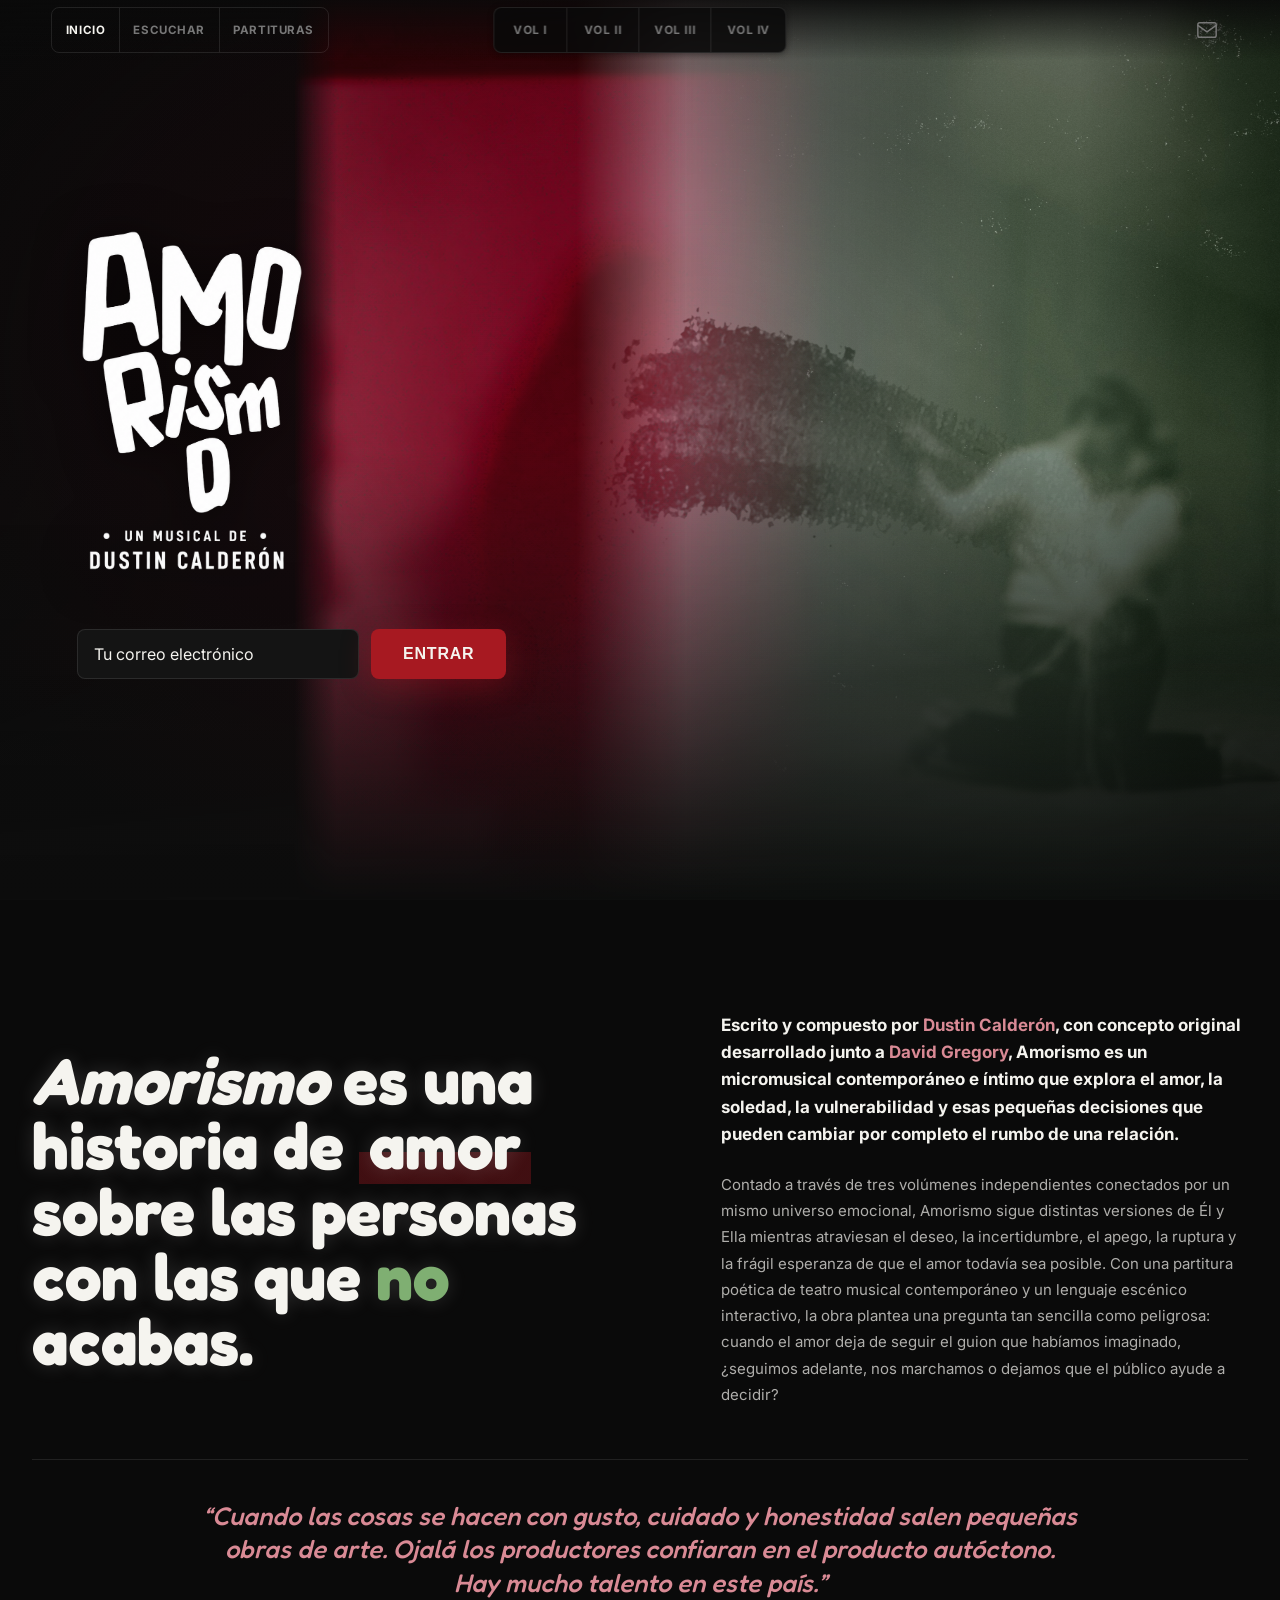
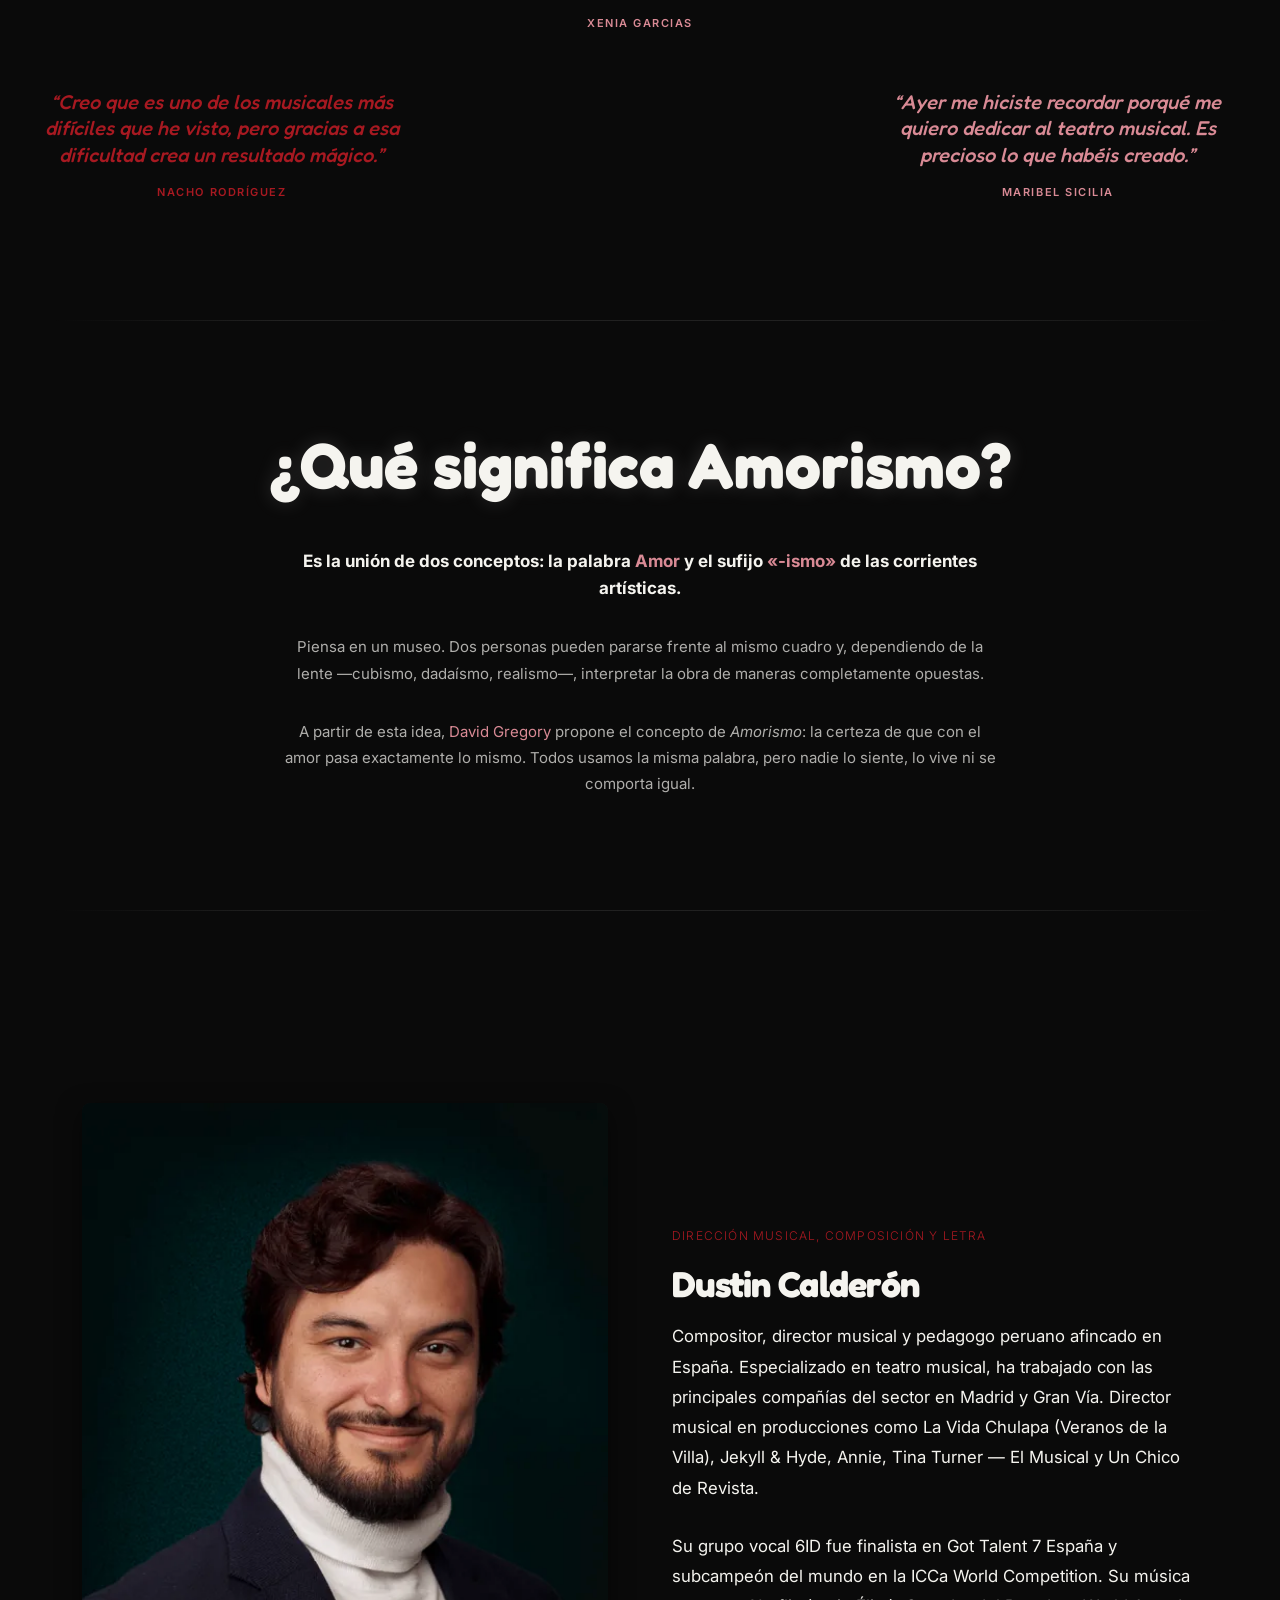
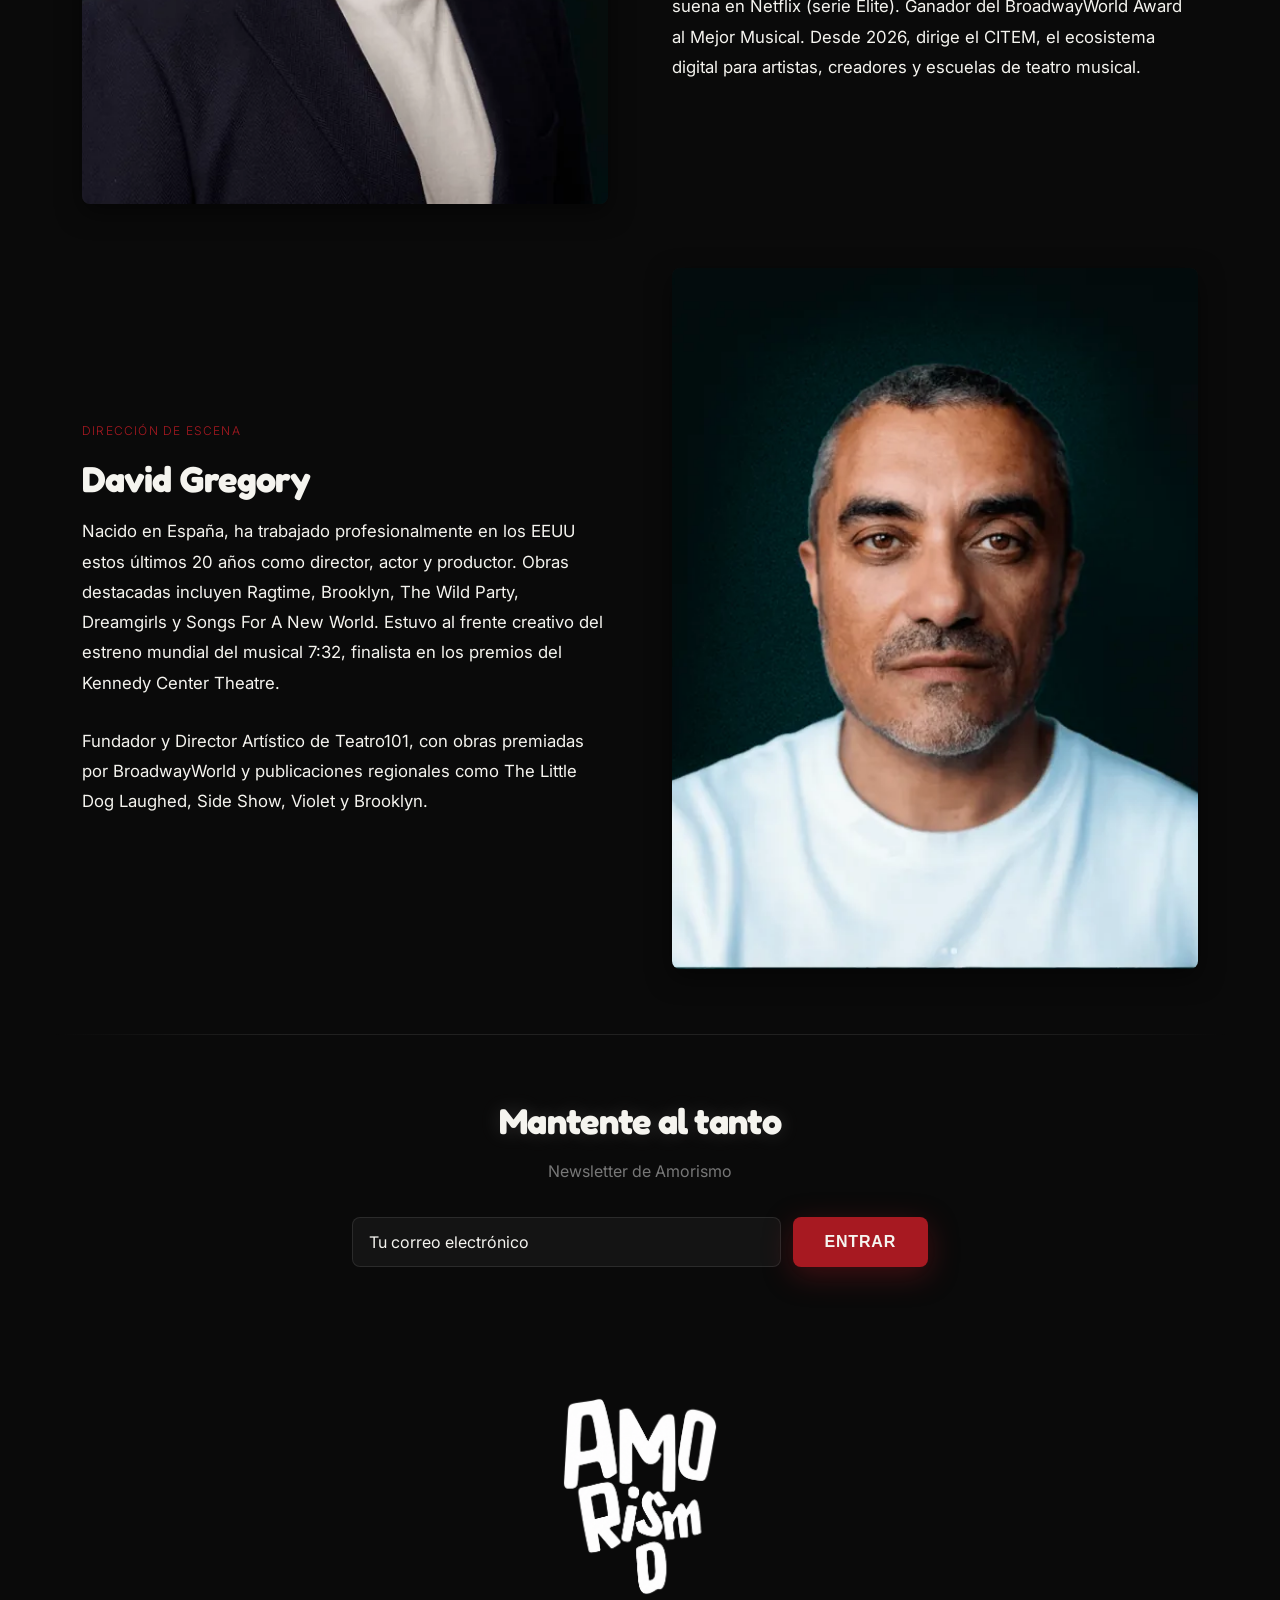
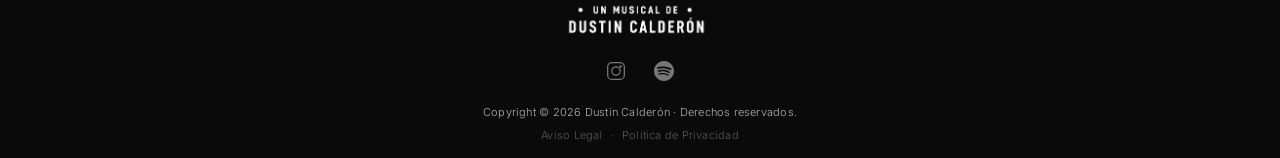
==== commit 3781cd79: "docs(bio): unificar la bio de Dustin — CITEM no es una escuela (ADR-044) Cinco copias de la misma bi" ====
--- a/index.html
+++ b/index.html
@@ -133,7 +133,7 @@
 	<section class="am-statement" id="que-es-amorismo">
 		<h2 class="am-statement__heading">¿Qué significa Amorismo?</h2>
 		<div class="am-statement__body am-statement__body--centered am-motion">
-			<p>Es la unión de dos conceptos: la palabra <strong>Amor</strong> y el sufijo <strong>«-ismo»</strong> de las corrientes artísticas.</p>
+			<p>Es la unión de dos conceptos: la palabra <strong class="am-hero__highlight">Amor</strong> y el sufijo <strong class="am-hero__highlight">«-ismo»</strong> de las corrientes artísticas.</p>
 			<p>Piensa en un museo. Dos personas pueden pararse frente al mismo cuadro y, dependiendo de la lente —cubismo, dadaísmo, realismo—, interpretar la obra de maneras completamente opuestas.</p>
 			<p>A partir de esta idea, <span class="am-statement__credit-name">David Gregory</span> propone el concepto de <em>Amorismo</em>: la certeza de que con el amor pasa exactamente lo mismo. Todos usamos la misma palabra, pero nadie lo siente, lo vive ni se comporta igual.</p>
 		</div>
@@ -157,7 +157,7 @@
 					Compositor, director musical y pedagogo peruano afincado en España. Especializado en teatro musical, ha trabajado con las principales compañías del sector en Madrid y Gran Vía. Director musical en producciones como La Vida Chulapa (Veranos de la Villa), Jekyll &amp; Hyde, Annie, Tina Turner — El Musical y Un Chico de Revista.
 				</p>
 				<p class="am-bio__text">
-					Su grupo vocal 6ID fue finalista en Got Talent 7 España y subcampeón del mundo en la ICCa World Competition. Su música suena en Netflix (serie Élite). Ganador del BroadwayWorld Award al Mejor Musical. Desde 2026, dirige el CITEM, escuela online de referencia para teatro musical hispanohablante.
+					Su grupo vocal 6ID fue finalista en Got Talent 7 España y subcampeón del mundo en la ICCa World Competition. Su música suena en Netflix (serie Élite). Ganador del BroadwayWorld Award al Mejor Musical. Desde 2026, dirige el CITEM, el ecosistema digital para artistas, creadores y escuelas de teatro musical.
 				</p>
 			</div>
 		</article>
--- a/assets/css/tokens.css
+++ b/assets/css/tokens.css
@@ -259,12 +259,12 @@
   --am-bg-photo-blend: screen;
 }
 body[data-vol="4"] {
-  --am-home-bg:           var(--am-v4-fondo-oscuro);      /* #0A1628 */
+  --am-home-bg:           var(--am-v4-fondo-oscuro);
   --am-home-surface:      #101E34;
-  --am-home-text:         var(--am-v4-texto);             /* #F5F4EF */
-  --am-home-text-muted:   var(--am-v4-texto-secundario);  /* #A0B8D0 */
-  --am-home-accent:       var(--am-v4-secundario);        /* #1E3A5F */
-  --am-home-accent-soft:  var(--am-v4-acento);            /* #5A8AB5 */
+  --am-home-text:         var(--am-v4-texto);
+  --am-home-text-muted:   var(--am-v4-texto-secundario);
+  --am-home-accent:       var(--am-v4-secundario);
+  --am-home-accent-soft:  var(--am-v4-acento);
   --am-on-accent:         var(--am-v4-texto);
   --am-home-quote-bg:     #081020;
   --am-home-border:       rgba(90, 138, 181, 0.12);
@@ -279,8 +279,7 @@
   --am-bg-grad-color-a:   rgba(15, 36, 64, 0.4);
   --am-bg-grad-color-b:   rgba(30, 58, 95, 0.2);
   --am-bg-grad-bottom:    var(--am-v4-fondo-oscuro);
-  --am-heading-shadow:    rgba(90, 138, 181, 0.12);
-  --am-h1-shadow:         rgba(90, 138, 181, 0.18);
+  --am-heading-shadow: rgba(90, 138, 181, 0.12); --am-h1-shadow: rgba(90, 138, 181, 0.18);
   --am-shadow-card:       0 8px 25px rgba(10, 22, 40, 0.55);
   --am-shadow-cta:        0 8px 30px rgba(30, 58, 95, 0.38);
   --am-shadow-cta-hover:  0 12px 40px rgba(15, 36, 64, 0.58);
@@ -291,9 +290,10 @@
   --am-shadow-thumb-active: 0 6px 18px rgba(90, 138, 181, 0.32);
   --am-shadow-nav-logo: 0 1px 6px rgba(10, 22, 40, 0.45);
   --am-shadow-landing-logo: 0 4px 24px rgba(10, 22, 40, 0.58);
-  --am-hero-overlay-mid: rgba(10, 22, 40, 0.58);
-  --am-hero-overlay-top: rgba(10, 22, 40, 0.30);
+  --am-hero-overlay-mid: rgba(10, 22, 40, 0.58); --am-hero-overlay-top: rgba(10, 22, 40, 0.30);
   --am-bg-photo: url("../images/hero/fondo-vol4.jpeg");
   --am-bg-photo-opacity: 0.45;
+  --am-bg-photo-blur: 0px;
+  --am-bg-photo-scale: 1;
   --am-bg-photo-blend: screen;
 }
--- a/assets/css/home.css
+++ b/assets/css/home.css
@@ -126,6 +126,9 @@
 .am-statement__body--centered p + p {
   margin-top: var(--am-sp-6);
 }
+.am-statement__body .am-hero__highlight {
+  color: var(--am-home-accent-soft);
+}
 
 /* ── Testimonial Quotes — floating colored text, no cards ── */
 .am-statement__quotes {
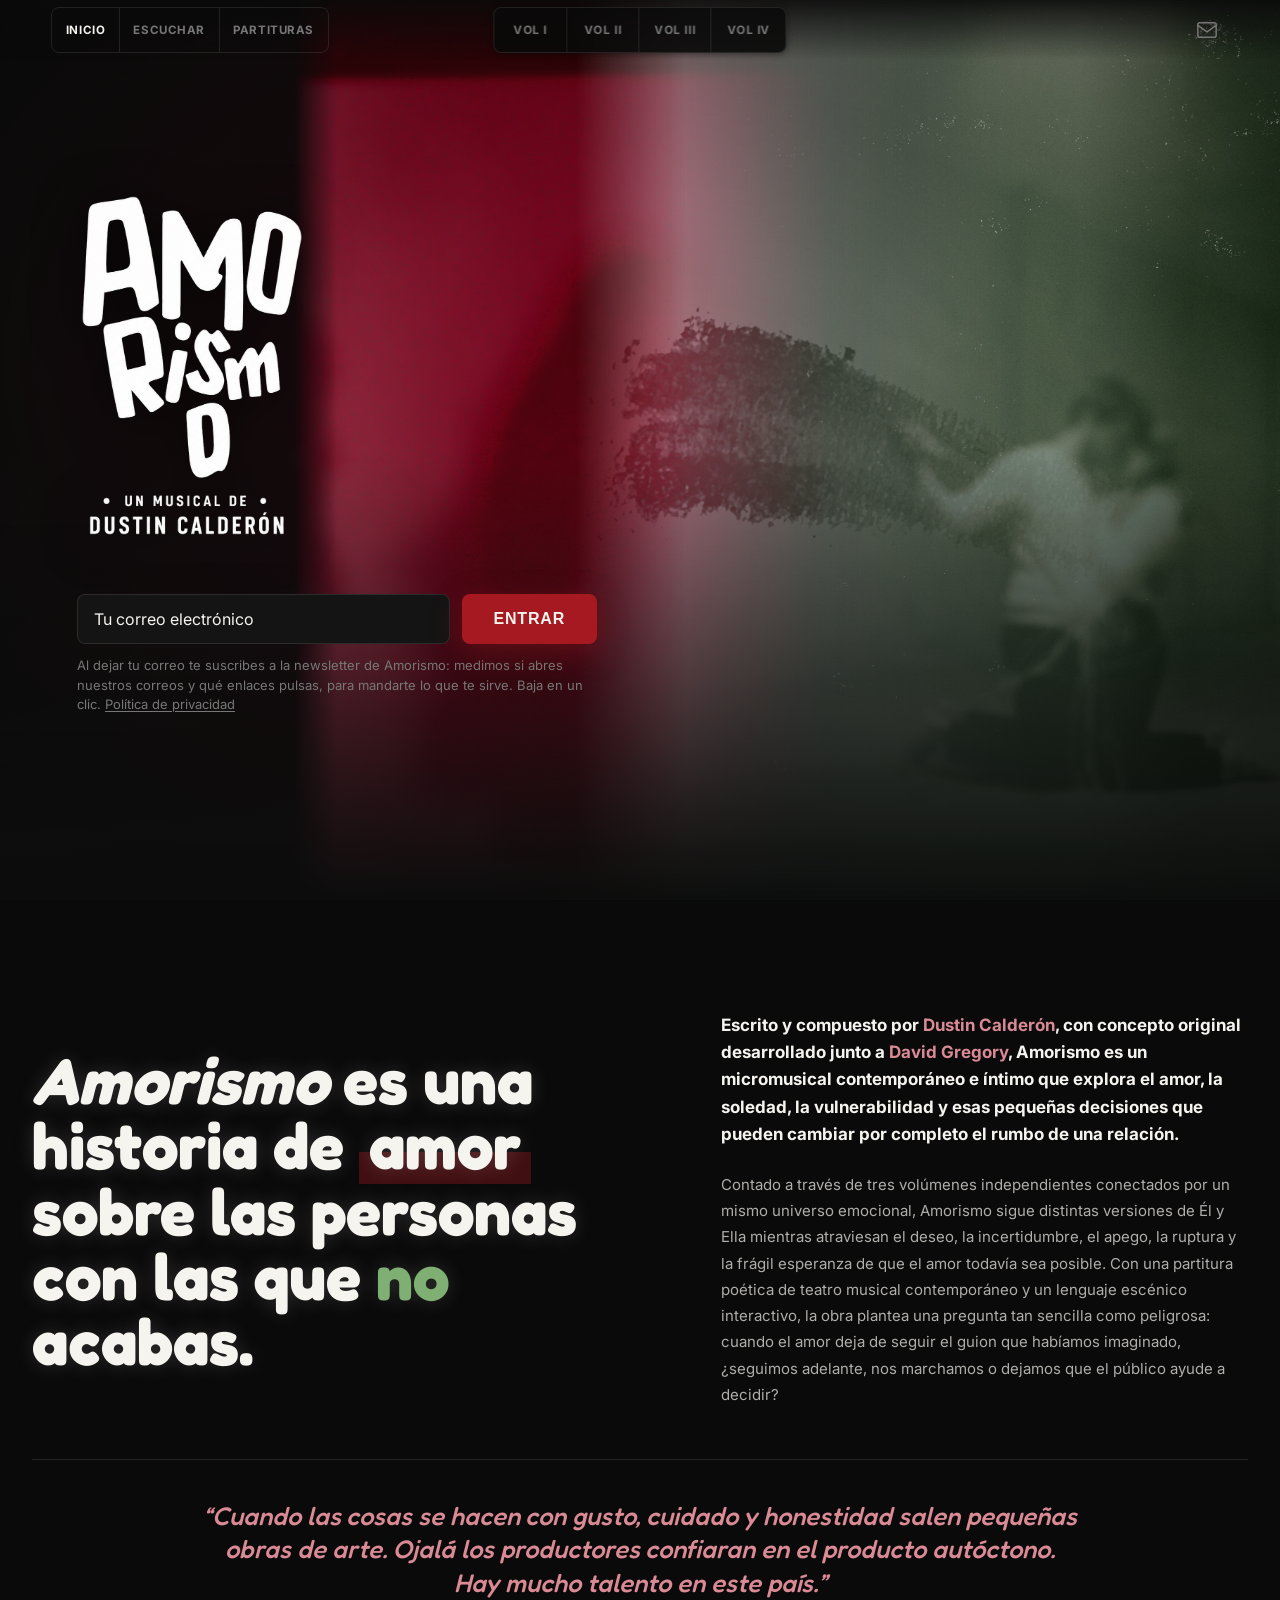
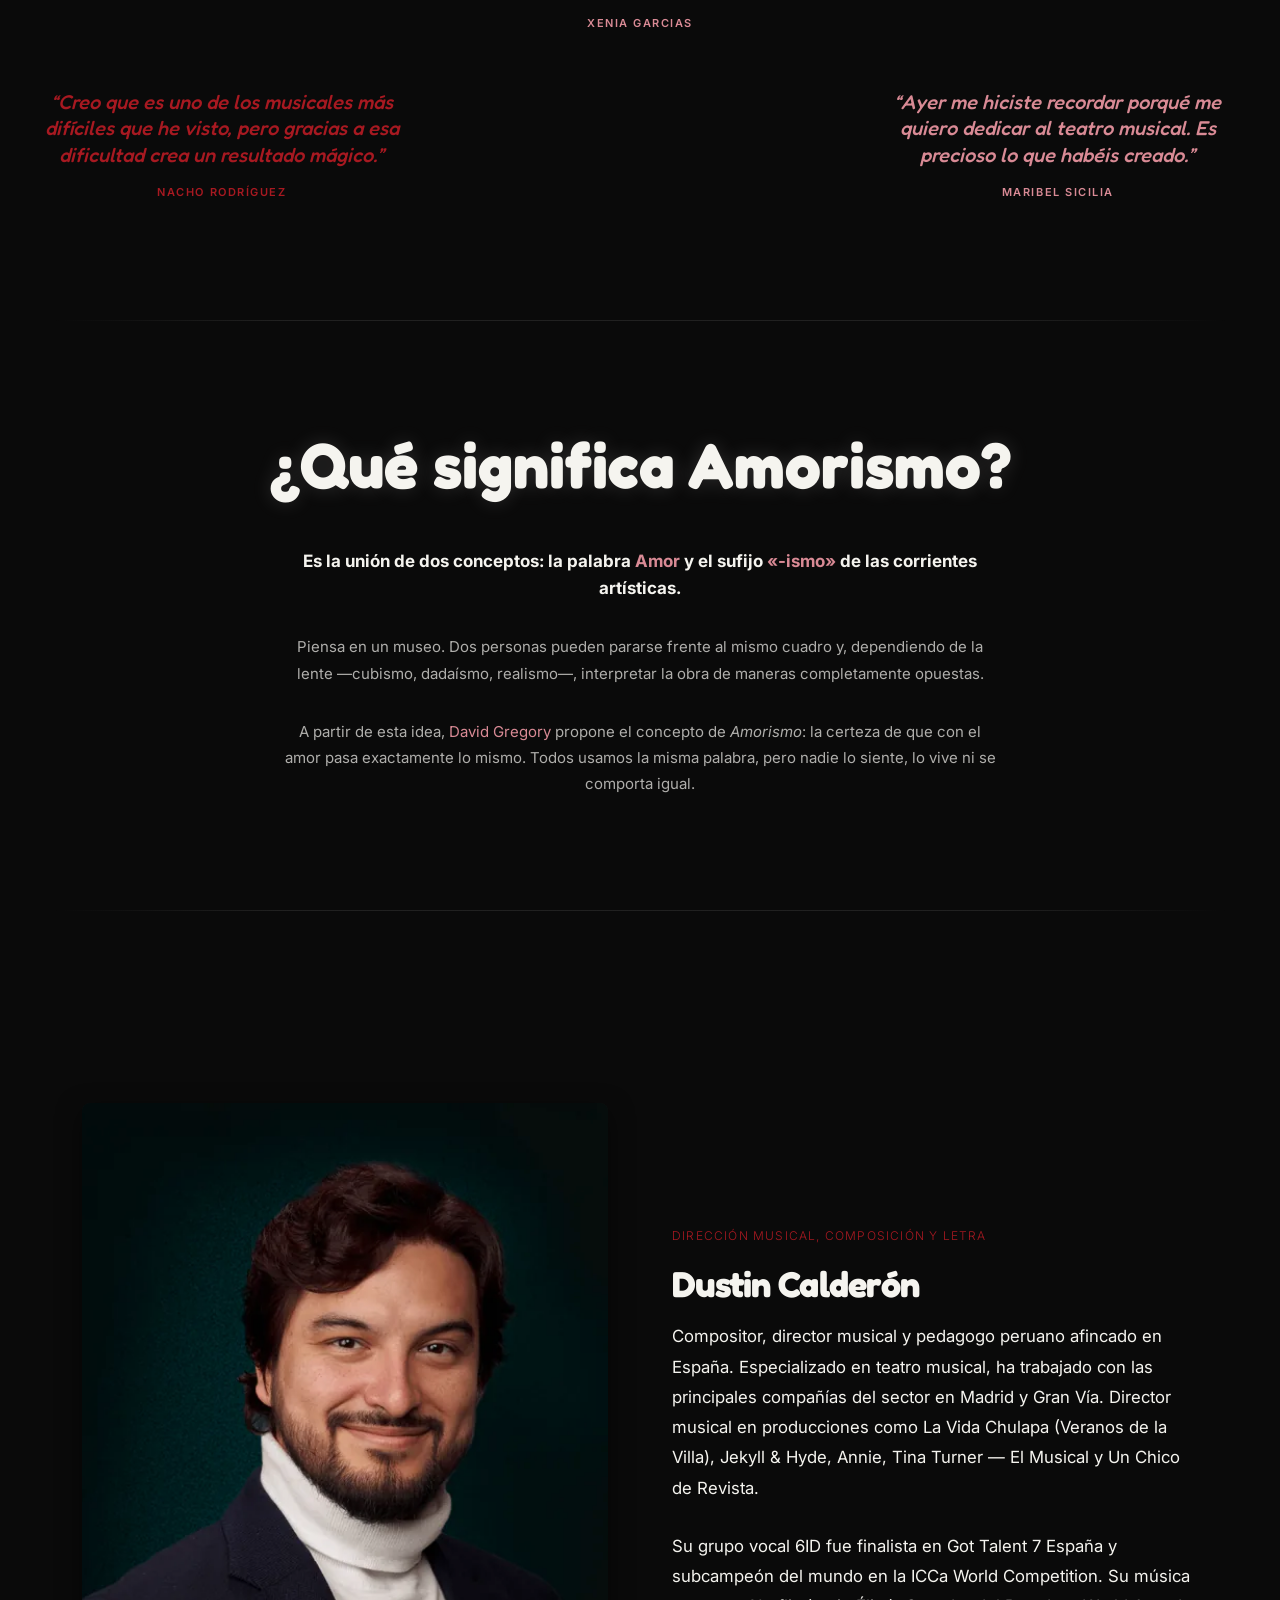
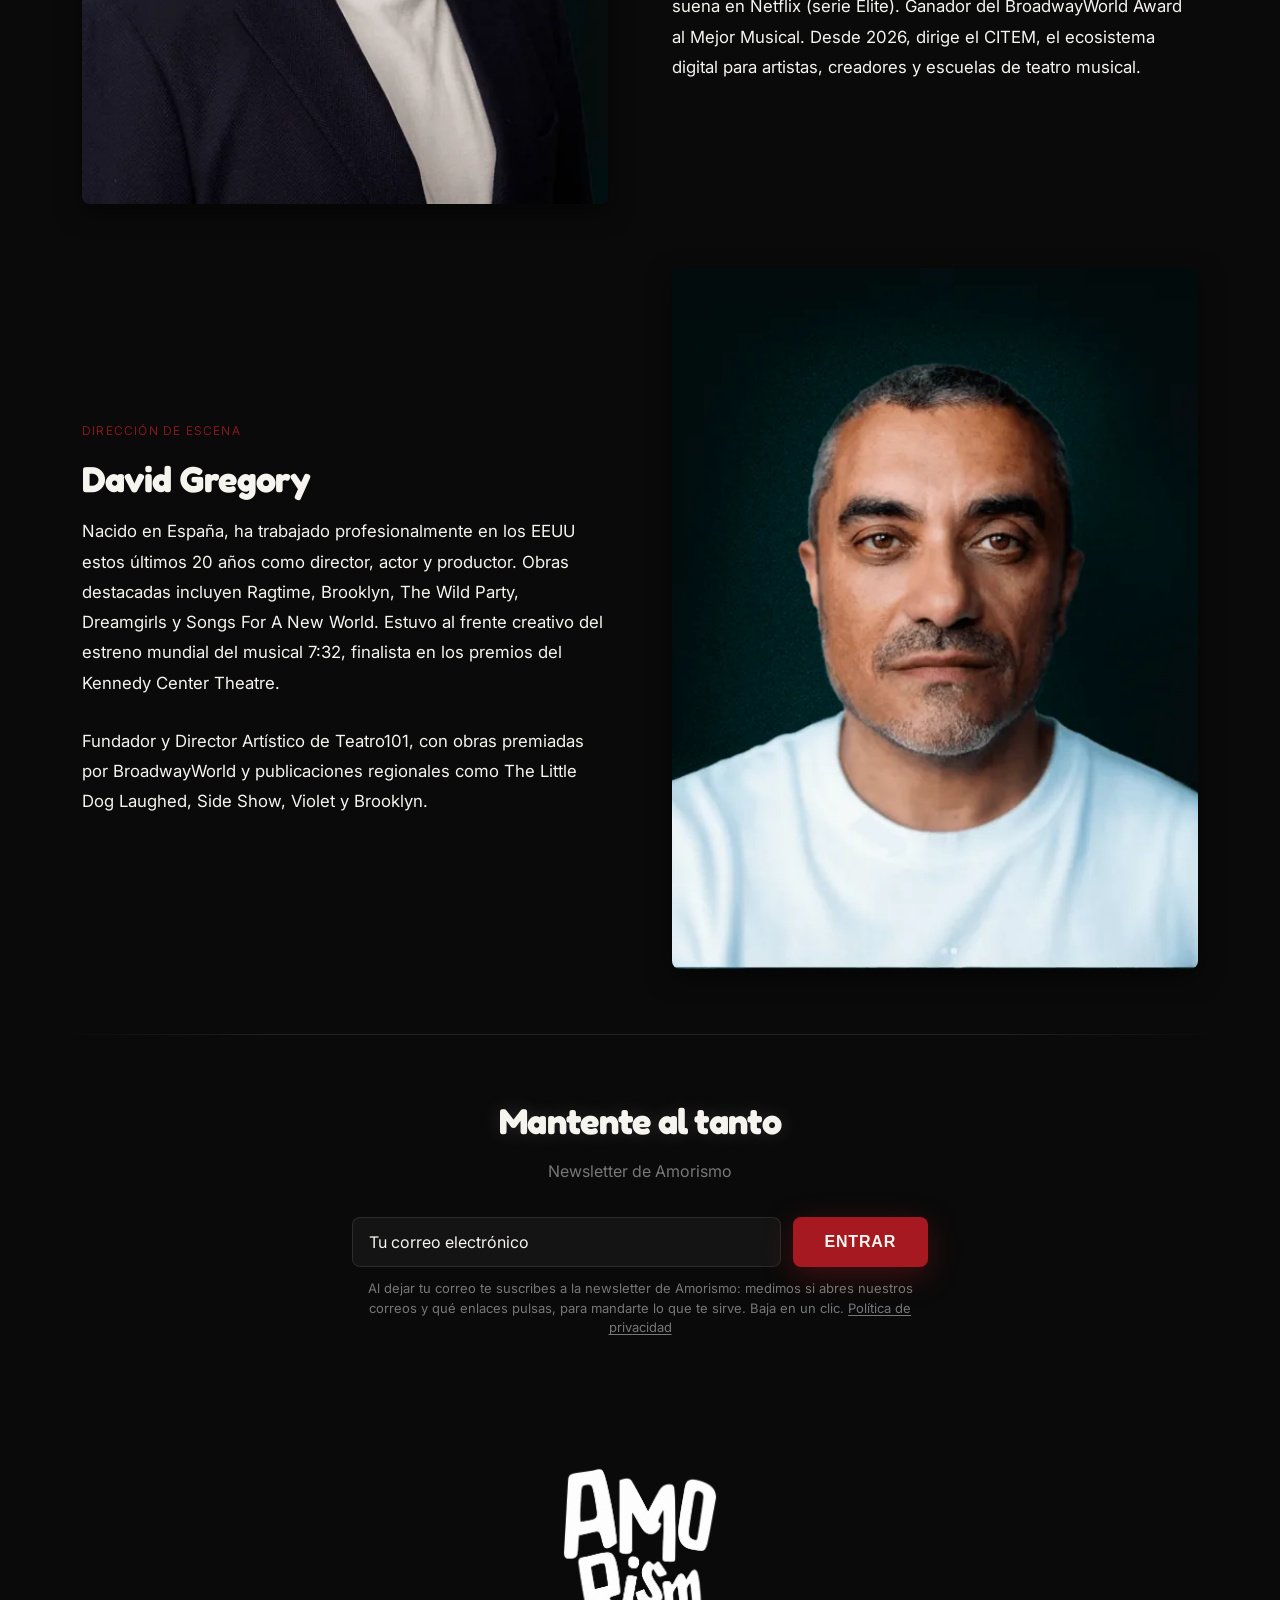
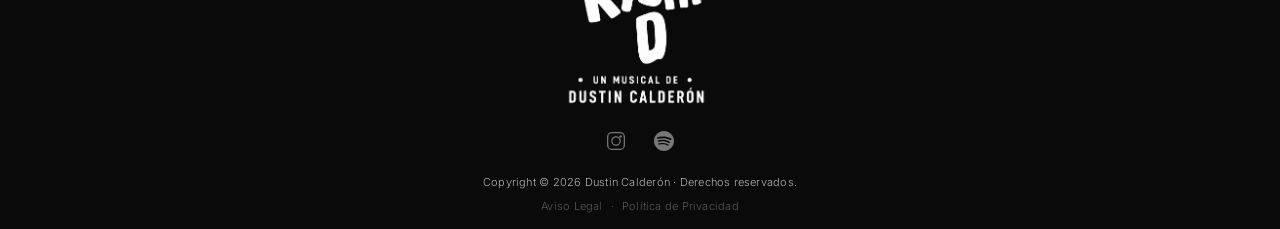
==== commit e88745c5: "Formularios: línea de consentimiento con la medición de aperturas y clics Bajo cada formulario, una " ====
--- a/index.html
+++ b/index.html
@@ -87,6 +87,7 @@
 				>
 				<button type="submit" class="am-cta" id="hero-submit">Entrar</button>
 			</form>
+			<p class="am-contact__legal">Al dejar tu correo te suscribes a la newsletter de Amorismo: medimos si abres nuestros correos y qué enlaces pulsas, para mandarte lo que te sirve. Baja en un clic. <a href="https://dustincalderon.com/legal/privacidad/" target="_blank" rel="noopener noreferrer">Política de privacidad</a></p>
 			<p class="am-contact__feedback" aria-live="polite"></p>
 		</div>
 	</section>
@@ -200,6 +201,7 @@
 			>
 			<button type="submit" class="am-cta" id="contact-submit">Entrar</button>
 		</form>
+		<p class="am-contact__legal">Al dejar tu correo te suscribes a la newsletter de Amorismo: medimos si abres nuestros correos y qué enlaces pulsas, para mandarte lo que te sirve. Baja en un clic. <a href="https://dustincalderon.com/legal/privacidad/" target="_blank" rel="noopener noreferrer">Política de privacidad</a></p>
 		<p class="am-contact__feedback" aria-live="polite"></p>
 	</section>
 
--- a/assets/css/contact.css
+++ b/assets/css/contact.css
@@ -52,6 +52,20 @@
   background: var(--am-control-focus-bg);
 }
 
+/* Línea de consentimiento, bajo cada formulario: qué se mide al suscribirse y enlace a la política */
+.am-contact__legal {
+  margin: var(--am-sp-3) 0 0;
+  font-size: 0.8125rem;
+  line-height: 1.5;
+  color: var(--am-home-text-muted);
+}
+
+.am-contact__legal a {
+  color: inherit;
+  text-decoration: underline;
+  text-underline-offset: 2px;
+}
+
 .am-contact__feedback {
   margin-top: var(--am-sp-4);
   font-size: 0.875rem;
